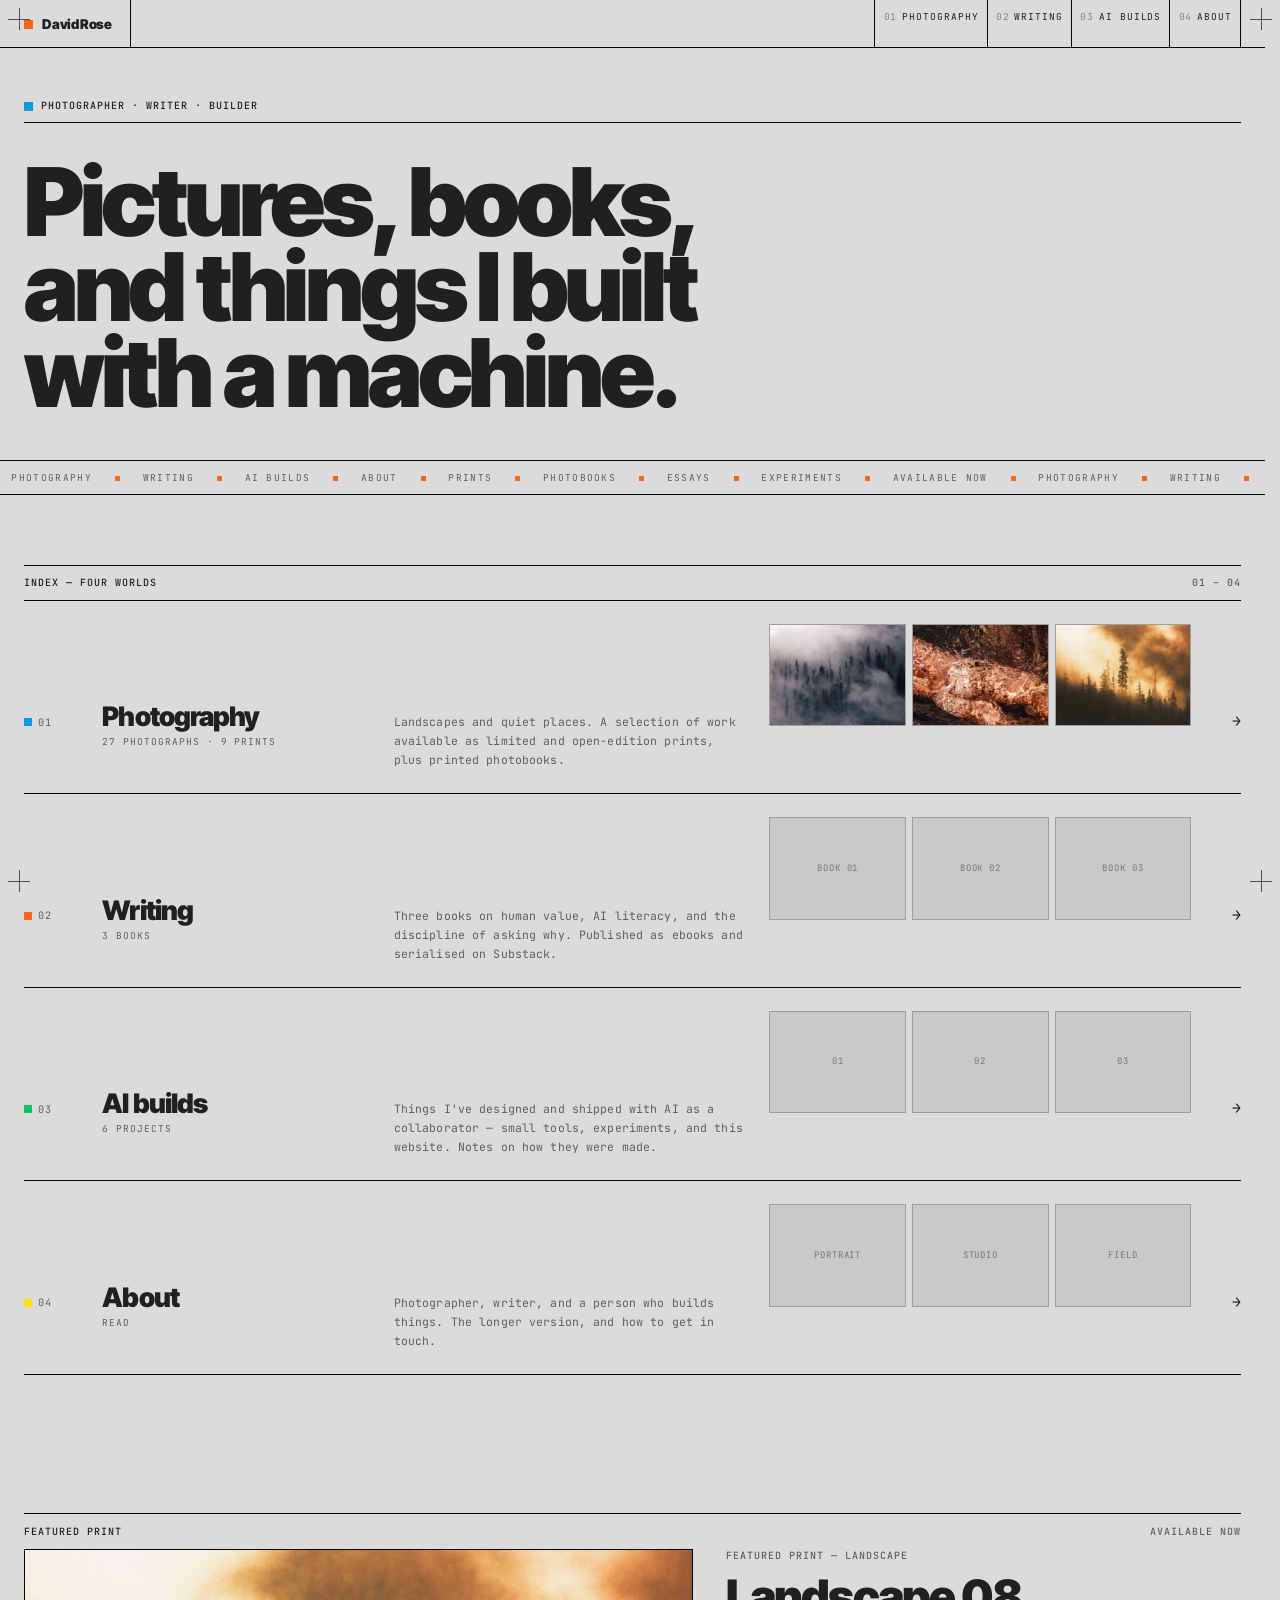
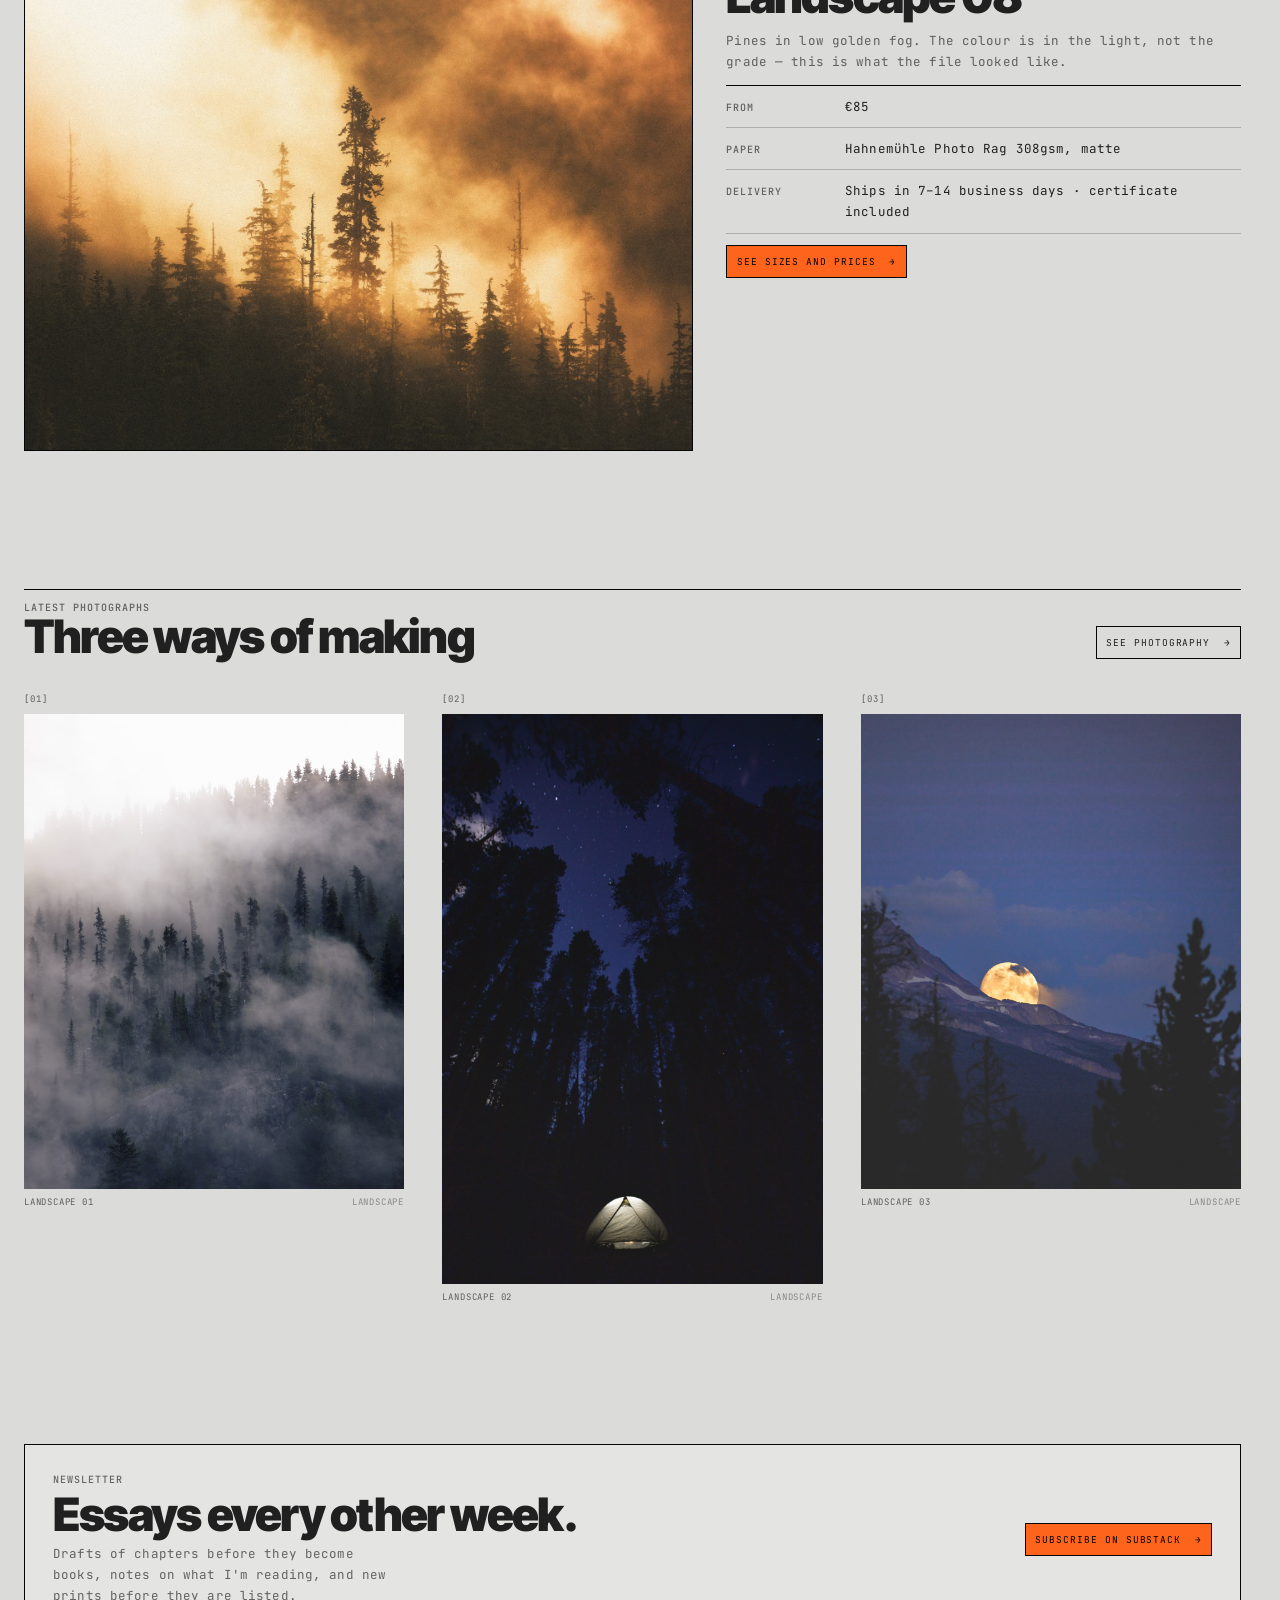
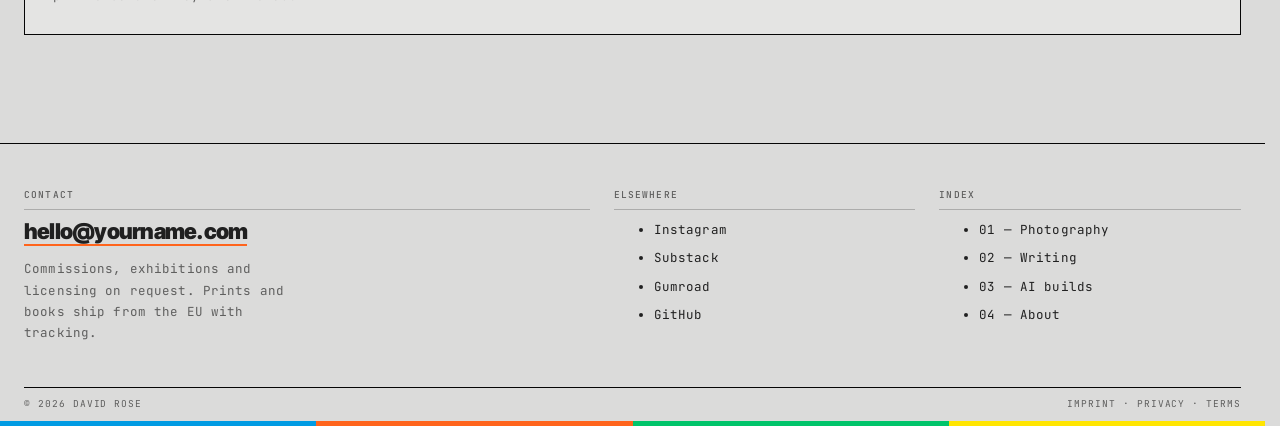
==== index.html @ 19fd9c24 "Split content into media.js and copy.js; pages become layout-only All 110 prose blocks moved out of " ====
<!DOCTYPE html>
<html lang="en">
<head>
<meta charset="utf-8">
<meta name="viewport" content="width=device-width, initial-scale=1">
<title>David Rose — Photography, Writing, AI builds</title>
<meta name="description" content="Photographs, books on life and AI, and things built with AI. Prints and photobooks ship worldwide from the EU.">
<meta property="og:title" content="David Rose — Photography, Writing, AI builds">
<meta property="og:description" content="Photographs, books on life and AI, and things built with AI.">
<meta property="og:type" content="website">
<meta name="theme-color" content="#dbdbda">
<link rel="icon" href="assets/favicon.svg" type="image/svg+xml">
<link rel="preconnect" href="https://fonts.googleapis.com">
<link rel="preconnect" href="https://fonts.gstatic.com" crossorigin>
<link href="https://fonts.googleapis.com/css2?family=Inter+Tight:wght@400;500;700;800;900&family=JetBrains+Mono:wght@400;500&display=swap" rel="stylesheet">
<link rel="stylesheet" href="assets/css/site.css">
<script>document.documentElement.classList.add('js')</script>
</head>
<body data-world="home">

<a class="skip" href="#main">Skip to content</a>
<div class="veil" data-veil aria-hidden="true"></div>
<div class="crosses" aria-hidden="true"><i></i><i></i><i></i><i></i></div>
<p class="nojs">This site uses JavaScript for the shop and galleries. Everything is still readable without it.</p>

<header class="topbar">
  <div class="topbar-inner">
    <a class="brand" href="index.html" data-brand>David Rose</a>
    <nav class="worlds" aria-label="Sections" data-nav></nav>
  </div>
</header>

<main id="main">

  <!-- HERO -->
  <section class="hero">
    <div class="shell">
      <p class="hero-kicker label" data-role data-copy-html="index.photographer-writer-bu.kicker">

      <div class="hero-grid">
        <h1 class="display" data-copy-html="index.photographer-writer-bu.h1">

        <p class="lede" data-copy-html="index.photographer-writer-bu.lede">

        <div class="hero-meta" data-copy-html="index.photographer-writer-bu.meta">
      </div>

      <div class="hero-stats" style="margin-top:clamp(20px,2.6vw,36px)" data-copy-html="index.photographer-writer-bu.stats">
    </div>
  </section>

  <div class="ticker" aria-hidden="true">
    <div class="ticker-track" data-ticker></div>
  </div>

  <!-- INDEX -->
  <section class="section">
    <div class="shell">
      <div class="rule-label">
        <span class="label">Index — four worlds</span>
        <span class="label r">01 – 04</span>
      </div>
      <div class="rows" data-worlds></div>
    </div>
  </section>

  <!-- FEATURED PRINT -->
  <section class="section" id="featured">
    <div class="shell">
      <div class="rule-label">
        <span class="label">Featured print</span>
        <span class="label r">Available now</span>
      </div>
      <div class="feature" data-feature></div>
    </div>
  </section>

  <!-- LATEST PHOTOGRAPHS -->
  <section class="section">
    <div class="shell">
      <div class="section-head">
        <div>
          <p class="label muted" data-copy-html="index.latest-photographs.label">
          <h2 class="h2" data-copy-html="index.latest-photographs.heading">
        </div>
        <a class="btn" href="photography.html" data-world="photography">See photography</a>
      </div>
      <div class="grid-photos" data-photos data-limit="3"></div>
    </div>
  </section>

  <!-- NEWSLETTER -->
  <section class="section">
    <div class="shell">
      <div class="newsletter" data-copy-html="index.newsletter.newsletter">
    </div>
  </section>

</main>

<footer class="foot" data-copy-html="index.footer">
  </footer>

<script src="content/media.js"></script>
<script src="content/copy.js"></script>
<script src="assets/js/site.js"></script>
</body>
</html>
---- assets/css/site.css ----
/* ==========================================================================
   YOUR NAME — hub site
   Design language: print-catalogue. Warm grey paper, saturated colour blocks,
   a strict 12-column grid, hairline rules, mono type, corner registration marks.

   Structure
   1  reset            6  grid + rules      11  photos       16  panel
   2  tokens           7  section labels    12  prints       17  footer
   3  base             8  hero              13  books        18  reveal
   4  corner marks     9  world rows        14  projects     19  responsive
   5  topbar          10  ticker            15  buttons      20  motion
   ========================================================================== */

/* ---------- 1. reset ---------- */
*, *::before, *::after { box-sizing: border-box; }
html { -webkit-text-size-adjust: 100%; }
body, h1, h2, h3, h4, p, figure, blockquote, ul, ol, dl, dd { margin: 0; }
ul[class], ol[class] { list-style: none; padding: 0; }
img, svg, video { display: block; max-width: 100%; }
button { font: inherit; color: inherit; background: none; border: 0; cursor: pointer; }
a { color: inherit; text-decoration: none; }
dialog { border: 0; padding: 0; background: none; color: inherit; }
:focus-visible { outline: 2px solid var(--orange); outline-offset: 2px; }

/* ---------- 2. tokens ---------- */
:root {
  /* paper + ink */
  --paper: #dbdbda;
  --ink: #202020;
  --ink-hard: #050505;
  --ink-60: rgba(5, 5, 5, .58);
  --ink-40: rgba(5, 5, 5, .4);
  --rule: #050505;
  --rule-soft: rgba(5, 5, 5, .22);
  --surface: #e4e4e3;
  --placeholder: #c9c9c8;

  /* the four worlds — saturated set, one blue, one orange, no fifth colour */
  --blue: #009be3;
  --orange: #ff641c;
  --green: #00c46a;
  --yellow: #ffe500;

  /* the site accent pair, used on every page regardless of world */
  --accent: var(--blue);
  --accent-2: var(--orange);

  /* grid */
  --container: 1440px;
  --gutter: 24px;
  --pad: clamp(16px, 2.4vw, 28px);
  --cols: 12;

  /* type */
  --mono: 'JetBrains Mono', ui-monospace, SFMono-Regular, Menlo, Consolas, monospace;
  --sans: 'Inter Tight', 'Inter', 'Helvetica Neue', Helvetica, Arial, sans-serif;

  --ease: cubic-bezier(.22, 1, .36, 1);
  --fast: .22s var(--ease);
  --med: .4s var(--ease);

  --world: var(--blue);
}

body[data-world="photography"] { --world: var(--blue); }
body[data-world="writing"]     { --world: var(--orange); }
body[data-world="ai"]          { --world: var(--green); }
body[data-world="about"]       { --world: var(--yellow); }

/* ---------- 3. base ---------- */
html {
  font-family: var(--mono);
  color: var(--ink);
  background: var(--paper);
  scroll-behavior: smooth;
  scrollbar-gutter: stable;
}

body {
  font-size: clamp(12.5px, .88vw, 14px);
  line-height: 1.7;
  letter-spacing: .01em;
  -webkit-font-smoothing: antialiased;
  -moz-osx-font-smoothing: grayscale;
  overflow-x: hidden;
}

::selection { background: var(--orange); color: var(--ink-hard); }

/* every section sits inside this */
.shell {
  width: 100%;
  max-width: var(--container);
  margin-inline: auto;
  padding-inline: var(--gutter);
}

.skip {
  position: absolute;
  left: -9999px;
  z-index: 10000;
  background: var(--ink-hard);
  color: var(--paper);
  padding: .7em 1em;
  font-size: 12px;
  text-transform: uppercase;
  letter-spacing: .1em;
}
.skip:focus { left: 8px; top: 8px; }

/* type ---------------------------------------------------------------- */
.display {
  font-family: var(--sans);
  font-size: clamp(2.6rem, 7.4vw, 7.1rem);
  font-weight: 900;
  line-height: .9;
  letter-spacing: -.045em;
  text-wrap: balance;
}

h2, .h2 {
  font-family: var(--sans);
  font-size: clamp(1.7rem, 3.6vw, 3.4rem);
  font-weight: 900;
  line-height: .94;
  letter-spacing: -.038em;
  text-wrap: balance;
}

h3, .h3 {
  font-family: var(--sans);
  font-size: clamp(1.05rem, 1.5vw, 1.4rem);
  font-weight: 800;
  line-height: 1.1;
  letter-spacing: -.022em;
}

.label {
  font-family: var(--mono);
  font-size: clamp(10px, .74vw, 11.5px);
  font-weight: 500;
  letter-spacing: .1em;
  text-transform: uppercase;
  line-height: 1.4;
}

.lede {
  font-size: clamp(13px, 1.02vw, 15.5px);
  line-height: 1.75;
  max-width: 46ch;
}

.prose { max-width: 62ch; }
.prose p + p { margin-top: 1.1em; }
.muted { color: var(--ink-60); }
.upper { text-transform: uppercase; letter-spacing: .1em; }

/* ---------- 4. corner registration marks ---------- */
.crosses { position: fixed; inset: 0; z-index: 900; pointer-events: none; }

.crosses i { position: absolute; width: 22px; height: 22px; }

.crosses i::before,
.crosses i::after {
  content: "";
  position: absolute;
  background: rgba(5, 5, 5, .66);
}

.crosses i::before { left: 0; right: 0; top: 50%; height: 1px; }
.crosses i::after  { top: 0; bottom: 0; left: 50%; width: 1px; }

.crosses i:nth-child(1) { top: 8px; left: 8px; }
.crosses i:nth-child(2) { top: 8px; right: 8px; }
.crosses i:nth-child(3) { bottom: 8px; left: 8px; }
.crosses i:nth-child(4) { bottom: 8px; right: 8px; }

/* ---------- 5. topbar ---------- */
.topbar {
  position: sticky;
  top: 0;
  z-index: 500;
  background: var(--paper);
  border-bottom: 1px solid var(--rule);
}

.topbar-inner {
  display: grid;
  grid-template-columns: minmax(0, auto) minmax(0, 1fr);
  align-items: stretch;
  gap: 0;
  max-width: var(--container);
  margin-inline: auto;
  padding-inline: var(--gutter);
}

.brand {
  display: flex;
  align-items: center;
  gap: .7em;
  padding: .95em 1.1em .85em 0;
  font-family: var(--sans);
  font-weight: 900;
  font-size: clamp(13px, 1.05vw, 16px);
  letter-spacing: -.03em;
  border-right: 1px solid var(--rule);
  padding-right: 1.4em;
  margin-right: 1.4em;
  white-space: nowrap;
}

.brand::before {
  content: "";
  width: 9px;
  height: 9px;
  background: var(--accent-2);
  flex: none;
}

.worlds {
  display: flex;
  justify-content: flex-end;
  align-items: stretch;
  min-width: 0;
}

.worlds a {
  display: inline-flex;
  align-items: baseline;
  gap: .5em;
  padding: .95em .85em .85em;
  font-family: var(--mono);
  font-size: clamp(9.5px, .74vw, 11px);
  letter-spacing: .1em;
  text-transform: uppercase;
  border-left: 1px solid var(--rule);
  transition: background-color var(--fast), color var(--fast);
  white-space: nowrap;
}

.worlds a:last-child { border-right: 1px solid var(--rule); }

.worlds a .num { opacity: .45; }

.worlds a:hover,
.worlds a:focus-visible { background: var(--c); color: var(--ink-hard); }

.worlds a[aria-current="page"] {
  background: var(--c);
  color: var(--ink-hard);
}

.worlds a[aria-current="page"] .num { opacity: .6; }

/* ---------- 6. grid + rules ---------- */
.g12 {
  display: grid;
  grid-template-columns: repeat(var(--cols), minmax(0, 1fr));
  gap: var(--gutter);
  align-items: start;
}

/* a labelled rule: sits on top of a section */
.rule-label {
  display: flex;
  align-items: baseline;
  justify-content: space-between;
  gap: var(--gutter);
  padding: .85em 0;
  border-top: 1px solid var(--rule);
  flex-wrap: wrap;
}

.rule-label .r { color: var(--ink-60); }

/* stacked hairline rows */
.rows { display: grid; }

.row {
  border-top: 1px solid var(--rule);
  border-bottom: 1px solid var(--rule);
  margin-top: -1px;
}

/* ---------- 7. sections ---------- */
.section { padding-block: clamp(40px, 5.4vw, 84px); }

.section-head {
  display: grid;
  grid-template-columns: minmax(0, 1fr) minmax(0, auto);
  gap: var(--gutter);
  align-items: end;
  border-top: 1px solid var(--rule);
  padding-top: .9em;
  margin-bottom: clamp(18px, 2.6vw, 34px);
}

.section-head .aside {
  font-size: clamp(9.5px, .74vw, 11px);
  letter-spacing: .1em;
  text-transform: uppercase;
  color: var(--ink-60);
  text-align: right;
}

/* ---------- 8. hero ---------- */
.hero { padding-block: clamp(26px, 4vw, 56px) clamp(24px, 3.6vw, 48px); }

.hero-kicker {
  display: flex;
  align-items: center;
  gap: .8em;
  padding-bottom: .9em;
  border-bottom: 1px solid var(--rule);
  margin-bottom: clamp(18px, 2.8vw, 38px);
}

.hero-kicker::before {
  content: "";
  width: 9px;
  height: 9px;
  background: var(--world);
  flex: none;
}

.hero-grid {
  display: grid;
  grid-template-columns: repeat(var(--cols), minmax(0, 1fr));
  gap: var(--gutter);
  align-items: start;
}

.hero-grid .display { grid-column: 1 / span 10; }

.hero-grid .lede { grid-column: 1 / span 5; padding-top: clamp(14px, 1.8vw, 26px); }

.hero-grid .hero-meta {
  grid-column: 8 / span 5;
  padding-top: clamp(14px, 1.8vw, 26px);
}

/* mono data list — the "specification table" look */
.hero-grid .meta { display: grid; border-top: 1px solid var(--rule); }

.hero-grid .meta > div {
  display: grid;
  grid-template-columns: minmax(0, 1fr) minmax(0, 1.1fr);
  gap: 1em;
  align-items: baseline;
  padding: .7em 0;
  border-bottom: 1px solid var(--rule-soft);
}

.hero-grid .meta .v {
  text-align: right;
  font-family: var(--sans);
  font-weight: 800;
  font-size: clamp(13px, 1.15vw, 16px);
  letter-spacing: -.02em;
}

.hero-stats {
  display: grid;
  grid-template-columns: repeat(3, minmax(0, 1fr));
  gap: var(--gutter);
  border-top: 1px solid var(--rule);
  padding-top: .9em;
}

.hero-stats > div { display: grid; gap: .3em; }

.hero-stats .n {
  font-family: var(--sans);
  font-weight: 800;
  font-size: clamp(15px, 1.5vw, 21px);
  letter-spacing: -.025em;
  line-height: 1.1;
}

/* ---------- 9. world rows (home) ---------- */
.world-row {
  display: grid;
  grid-template-columns: 3.4rem minmax(0, .95fr) minmax(0, 1.25fr) minmax(0, 1.5fr) 1.6rem;
  gap: var(--gutter);
  align-items: baseline;
  padding: clamp(14px, 1.8vw, 24px) 0;
  border-top: 1px solid var(--rule);
  border-bottom: 1px solid var(--rule);
  margin-top: -1px;
  transition: background-color var(--fast), padding-inline var(--fast);
}

.world-row:hover,
.world-row:focus-visible {
  background: var(--c);
  padding-inline: clamp(6px, .8vw, 12px);
}

.wr-num {
  font-size: clamp(10px, .8vw, 12px);
  letter-spacing: .12em;
  color: var(--ink-60);
  display: flex;
  align-items: center;
  gap: .6em;
}

.wr-num::before {
  content: "";
  width: 8px;
  height: 8px;
  background: var(--c);
  flex: none;
  transition: background-color var(--fast);
}

.world-row:hover .wr-num { color: var(--ink-hard); }
.world-row:hover .wr-num::before { background: var(--ink-hard); }

.wr-name {
  font-family: var(--sans);
  font-size: clamp(1.15rem, 2.1vw, 2rem);
  font-weight: 900;
  letter-spacing: -.035em;
  line-height: 1;
}

.wr-count {
  display: block;
  margin-top: .55em;
  font-family: var(--mono);
  font-size: 9.5px;
  font-style: normal;
  font-weight: 400;
  letter-spacing: .1em;
  text-transform: uppercase;
  color: var(--ink-60);
  line-height: 1.4;
}

.world-row:hover .wr-count { color: rgba(5, 5, 5, .7); }

.wr-blurb { color: var(--ink-60); font-size: clamp(11.5px, .84vw, 13px); line-height: 1.65; }
.world-row:hover .wr-blurb { color: rgba(5, 5, 5, .74); }

.wr-previews {
  display: grid;
  grid-template-columns: repeat(3, minmax(0, 1fr));
  gap: 6px;
}

.wr-previews .tile {
  aspect-ratio: 4 / 3;
  background: var(--placeholder);
  border: 1px solid var(--rule-soft);
  overflow: hidden;
  position: relative;
}

.wr-previews .tile img { width: 100%; height: 100%; object-fit: cover; }

.wr-previews .tile .tl {
  position: absolute;
  inset: 0;
  display: grid;
  place-items: center;
  font-size: 9px;
  letter-spacing: .1em;
  text-transform: uppercase;
  color: rgba(5, 5, 5, .42);
}

.wr-cta {
  justify-self: end;
  font-size: 15px;
  transition: transform var(--fast);
}

.world-row:hover .wr-cta { transform: translateX(3px); }

/* ---------- 10. ticker ---------- */
.ticker {
  border-top: 1px solid var(--rule);
  border-bottom: 1px solid var(--rule);
  overflow: hidden;
  padding-block: .7em;
  margin-top: -1px;
}

.ticker-track {
  display: flex;
  width: max-content;
  animation: slide 54s linear infinite;
  will-change: transform;
}

.ticker:hover .ticker-track { animation-play-state: paused; }

.ticker-track span {
  font-size: clamp(9.5px, .74vw, 11px);
  letter-spacing: .14em;
  text-transform: uppercase;
  display: inline-flex;
  align-items: center;
  gap: 2.4em;
  padding-inline: 1.2em;
  white-space: nowrap;
  color: var(--ink-60);
}

.ticker-track span::after {
  content: "";
  width: 5px;
  height: 5px;
  background: var(--accent-2);
  flex: none;
}

@keyframes slide {
  from { transform: translateX(0); }
  to   { transform: translateX(-50%); }
}

/* ---------- 11. photographs ---------- */
.grid-photos {
  display: grid;
  grid-template-columns: repeat(3, minmax(0, 1fr));
  gap: clamp(20px, 3vw, 48px);
  align-items: start;
}

.photo { display: grid; gap: .5em; margin: 0; }

.photo-idx {
  font-family: var(--mono);
  font-size: clamp(9px, .7vw, 10.5px);
  letter-spacing: .1em;
  color: var(--ink-60);
}

.photo-frame {
  display: block;
  position: relative;
  overflow: hidden;
  background: var(--placeholder);
  aspect-ratio: var(--ar, 4 / 3);
}

.photo-frame img {
  width: 100%;
  height: 100%;
  object-fit: cover;
  transition: transform var(--med);
}

.photo:hover .photo-frame img { transform: scale(1.02); }

.photo-cap {
  display: flex;
  justify-content: space-between;
  align-items: baseline;
  gap: .8em;
  font-size: clamp(9px, .7vw, 10.5px);
  letter-spacing: .09em;
  text-transform: uppercase;
  color: var(--ink-60);
}

.photo-cap span:last-child { opacity: .65; }

/* placeholder index, shown when a photo has no image file yet */
.photo .ph-idx {
  position: absolute;
  inset: 0;
  display: grid;
  place-items: center;
  font-size: 10px;
  letter-spacing: .12em;
  color: rgba(5, 5, 5, .4);
}

/* ---------- 11b. showcase — colour field + masonry ----------
   Photographs float small inside a saturated field, each carrying a bracketed
   index, with generous air between them. Nothing is cropped: every frame keeps
   its own aspect ratio, and the staggering is what stops mixed ratios fighting. */

.showcase {
  background: var(--field, var(--blue));
  border-top: 1px solid var(--rule);
  border-bottom: 1px solid var(--rule);
  padding-block: clamp(22px, 3.2vw, 44px) clamp(10px, 1.8vw, 20px);
}

/* two stacked series fields share one hairline between them */
.showcase + .showcase { margin-top: -1px; }

.showcase .section-head {
  border-top: 0;
  padding-top: 0;
  margin-bottom: clamp(16px, 2.2vw, 28px);
}

.showcase .aside,
.showcase .muted { color: rgba(5, 5, 5, .66); }

/* small mono type needs more weight on a saturated field */
.showcase .photo-cap,
.showcase .photo-idx { color: rgba(5, 5, 5, .8); }

.masonry {
  columns: 3;
  column-gap: clamp(24px, 5vw, 76px);
  margin-top: clamp(18px, 2.6vw, 36px);
}

.masonry .photo {
  width: 76%;
  break-inside: avoid;
  margin-bottom: clamp(36px, 6vw, 96px);
}

/* every third frame shifts to the right edge of its column, so the grid
   never resolves into rows */
.masonry .photo:nth-child(3n + 2) { margin-left: auto; }

.field-big {
  font-family: var(--sans);
  font-weight: 900;
  font-size: clamp(2.2rem, 10.2vw, 8.4rem);
  line-height: .8;
  letter-spacing: -.055em;
  text-transform: uppercase;
  white-space: nowrap;
  overflow: hidden;
  margin-top: clamp(8px, 1.4vw, 20px);
  padding-bottom: .04em;
}

@media (max-width: 1080px) {
  .masonry { columns: 2; }
  .masonry .photo { width: 82%; }
}

@media (max-width: 720px) {
  .masonry { columns: 1; }
  .masonry .photo { width: 86%; margin-bottom: clamp(30px, 9vw, 52px); }
  .masonry .photo:nth-child(3n + 2) { margin-left: auto; }
}

/* ---------- 12. prints ---------- */
.grid-prints {
  display: grid;
  grid-template-columns: repeat(3, minmax(0, 1fr));
  gap: clamp(20px, 3vw, 40px) clamp(16px, 2.2vw, 32px);
  align-items: start;
}

.print-card {
  display: grid;
  grid-template-rows: auto 1fr;
  gap: 0;
  text-align: left;
  background: transparent;
  border: 1px solid var(--rule);
  transition: background-color var(--fast);
  align-content: stretch;
}

.print-card:hover,
.print-card:focus-visible { background: var(--world); }

.print-card .shot {
  aspect-ratio: var(--ar, 4 / 3);
  background: var(--placeholder);
  overflow: hidden;
  border-bottom: 1px solid var(--rule);
  position: relative;
}

.print-card .shot img { width: 100%; height: 100%; object-fit: cover; transition: transform var(--med); }
.print-card:hover .shot img { transform: scale(1.02); }

.print-card .meta {
  display: grid;
  grid-template-columns: minmax(0, 1fr) auto;
  gap: .4em 1em;
  align-items: baseline;
  padding: .7em .8em .75em;
}

.print-card .ttl {
  font-family: var(--sans);
  font-weight: 800;
  font-size: clamp(12.5px, .96vw, 15px);
  letter-spacing: -.02em;
  line-height: 1.15;
}

.print-card .sub {
  grid-column: 1 / -1;
  display: flex;
  justify-content: space-between;
  gap: 1em;
  font-size: 9.5px;
  letter-spacing: .1em;
  text-transform: uppercase;
  color: var(--ink-60);
}

.print-card:hover .sub { color: rgba(5, 5, 5, .72); }

/* ---------- 13. books ---------- */
.grid-books {
  display: grid;
  grid-template-columns: repeat(3, minmax(0, 1fr));
  gap: clamp(20px, 3vw, 40px) clamp(16px, 2.2vw, 32px);
  align-items: start;
}

.book { display: grid; background: transparent; border: 1px solid var(--rule); }

.book .cover {
  aspect-ratio: 3 / 4;
  background: var(--c, var(--yellow));
  display: grid;
  place-items: center;
  padding: 1.2em 1em;
  position: relative;
  overflow: hidden;
  border-bottom: 1px solid var(--rule);
}

.book .cover img { position: absolute; inset: 0; width: 100%; height: 100%; object-fit: cover; }

.book .cover .cv-num {
  position: absolute;
  top: .7em;
  left: .7em;
  font-size: 9.5px;
  letter-spacing: .12em;
  opacity: .55;
}

.book .cover .cv-ttl {
  font-family: var(--sans);
  font-weight: 900;
  font-size: clamp(15px, 1.6vw, 22px);
  line-height: .98;
  letter-spacing: -.04em;
  text-align: center;
  text-wrap: balance;
}

.book .book-meta { display: grid; gap: .5em; padding: .8em .8em 1em; align-content: start; }

.book .book-meta .sub {
  display: flex;
  justify-content: space-between;
  gap: 1em;
  font-size: 9.5px;
  letter-spacing: .1em;
  text-transform: uppercase;
  color: var(--ink-60);
  border-top: 1px solid var(--rule-soft);
  padding-top: .55em;
  margin-top: .2em;
}

.book .book-meta p { font-size: clamp(11.5px, .84vw, 13px); line-height: 1.6; }

/* ---------- 14. projects ---------- */
.list-projects { display: grid; }

.project {
  display: grid;
  grid-template-columns: 3.4rem minmax(0, 1fr) minmax(0, 1.5fr) minmax(0, auto);
  gap: var(--gutter);
  align-items: baseline;
  padding: clamp(13px, 1.6vw, 20px) 0;
  border-top: 1px solid var(--rule);
  border-bottom: 1px solid var(--rule);
  margin-top: -1px;
  transition: background-color var(--fast), padding-inline var(--fast);
}

.project:hover,
.project:focus-visible { background: var(--world); padding-inline: clamp(6px, .8vw, 12px); }

.project .pidx {
  font-size: clamp(10px, .8vw, 12px);
  letter-spacing: .12em;
  color: var(--ink-60);
}

.project:hover .pidx { color: var(--ink-hard); }

.project .pttl {
  font-family: var(--sans);
  font-weight: 800;
  font-size: clamp(14px, 1.5vw, 21px);
  letter-spacing: -.03em;
  line-height: 1.05;
}

.project .pdesc {
  color: var(--ink-60);
  font-size: clamp(11.5px, .84vw, 13px);
  line-height: 1.6;
  max-width: 48ch;
}

.project:hover .pdesc { color: rgba(5, 5, 5, .74); }

.project .ptags { display: flex; gap: 4px; flex-wrap: wrap; justify-content: flex-end; }

.tag {
  font-size: 9px;
  letter-spacing: .1em;
  text-transform: uppercase;
  border: 1px solid var(--rule);
  padding: .3em .5em .25em;
  white-space: nowrap;
}

/* ---------- 15. buttons ---------- */
.btn {
  display: inline-flex;
  align-items: center;
  justify-content: space-between;
  gap: 1.4em;
  padding: .8em 1em .72em;
  font-family: var(--mono);
  font-size: clamp(9.5px, .74vw, 11px);
  letter-spacing: .1em;
  text-transform: uppercase;
  border: 1px solid var(--rule);
  background: transparent;
  transition: background-color var(--fast), color var(--fast);
  min-width: 0;
}

.btn::after { content: "→"; transition: transform var(--fast); }

.btn:hover,
.btn:focus-visible { background: var(--ink-hard); color: var(--paper); }
.btn:hover::after { transform: translateX(3px); }

.btn--solid { background: var(--world); color: var(--ink-hard); }
.btn--solid:hover { background: var(--ink-hard); color: var(--paper); }

.btn--accent { background: var(--accent-2); color: var(--ink-hard); }
.btn--accent:hover { background: var(--ink-hard); color: var(--paper); }

.btn--wide { width: 100%; }

/* ---------- 16. print detail panel ---------- */
.panel {
  position: fixed;
  inset: 0 0 0 auto;
  width: min(620px, 100%);
  max-width: 100%;
  height: 100%;
  max-height: 100%;
  margin: 0;
  background: var(--paper);
  border-left: 1px solid var(--rule);
  overflow-y: auto;
  overscroll-behavior: contain;
}

.panel::backdrop { background: rgba(5, 5, 5, .44); }

.panel[open] { animation: panel-in var(--med) var(--ease); }

@keyframes panel-in {
  from { transform: translateX(20px); opacity: 0; }
  to   { transform: none; opacity: 1; }
}

.panel-head {
  position: sticky;
  top: 0;
  z-index: 2;
  display: flex;
  align-items: center;
  justify-content: space-between;
  gap: 1em;
  padding: .7em 1em;
  background: var(--world);
  border-bottom: 1px solid var(--rule);
}

.panel-close {
  display: inline-flex;
  align-items: center;
  justify-content: center;
  width: 2em;
  height: 2em;
  border: 1px solid var(--rule);
  font-size: 13px;
  line-height: 1;
  transition: background-color var(--fast), color var(--fast);
}

.panel-close:hover { background: var(--ink-hard); color: var(--paper); }

.panel-body { display: grid; gap: 1.2em; padding: 1em 1em 0; }

.panel-shot {
  border: 1px solid var(--rule);
  background: var(--placeholder);
  aspect-ratio: 4 / 3;
  overflow: hidden;
}

.panel-shot img { width: 100%; height: 100%; object-fit: cover; }

.panel-title { display: grid; gap: .35em; }
.panel-title .series { font-size: 9.5px; letter-spacing: .12em; text-transform: uppercase; color: var(--ink-60); }
.panel-title h2 { font-size: clamp(1.4rem, 2.4vw, 2rem); }

.panel-desc { color: var(--ink-60); font-size: clamp(12px, .9vw, 13.5px); }

.field { display: grid; gap: .5em; }
.field > .label { color: var(--ink-60); }

.sizes { display: grid; gap: 1px; background: var(--rule); border: 1px solid var(--rule); }

.size-opt {
  display: grid;
  grid-template-columns: minmax(0, 1.1fr) minmax(0, 1fr) auto;
  align-items: center;
  gap: .8em;
  padding: .7em .75em;
  background: var(--paper);
  text-align: left;
  transition: background-color var(--fast);
}

.size-opt:hover { background: var(--surface); }
.size-opt[aria-pressed="true"] { background: var(--world); }

.size-opt .dim {
  font-size: 9.5px;
  letter-spacing: .04em;
  color: var(--ink-60);
  text-align: center;
}

.size-opt[aria-pressed="true"] .dim { color: rgba(5, 5, 5, .7); }

.size-opt .p {
  font-family: var(--sans);
  font-weight: 800;
  font-size: clamp(13px, 1vw, 15px);
  letter-spacing: -.02em;
}

.spec-list { display: grid; border-top: 1px solid var(--rule-soft); }

.spec-list div {
  display: grid;
  grid-template-columns: 6.5em minmax(0, 1fr);
  gap: 1em;
  padding: .6em 0;
  border-bottom: 1px solid var(--rule-soft);
  font-size: clamp(11px, .84vw, 12.5px);
}

.spec-list .k { color: var(--ink-60); text-transform: uppercase; letter-spacing: .08em; font-size: 9.5px; padding-top: .25em; }
.spec-list .v { text-align: right; }

.panel-buy {
  position: sticky;
  bottom: 0;
  background: var(--paper);
  border-top: 1px solid var(--rule);
  padding: .8em 1em 1em;
  display: grid;
  gap: .55em;
  margin: 0 -1em;
}

.buy-note {
  display: flex;
  justify-content: space-between;
  gap: 1em;
  font-size: 9.5px;
  letter-spacing: .08em;
  text-transform: uppercase;
  color: var(--ink-60);
}

/* ---------- 17. footer ---------- */
.foot { border-top: 1px solid var(--rule); margin-top: clamp(20px, 3vw, 40px); }

.foot-inner {
  display: grid;
  grid-template-columns: minmax(0, 1.5fr) repeat(2, minmax(0, .8fr));
  gap: var(--gutter);
  padding-block: clamp(24px, 3.4vw, 44px);
}

.foot h4 {
  font-size: 9.5px;
  letter-spacing: .12em;
  text-transform: uppercase;
  color: var(--ink-60);
  margin-bottom: .9em;
  padding-bottom: .6em;
  border-bottom: 1px solid var(--rule-soft);
  font-weight: 500;
}

.foot ul { display: grid; gap: .5em; }
.foot ul a { display: inline-block; border-bottom: 1px solid transparent; transition: border-color var(--fast); }
.foot ul a:hover { border-bottom-color: var(--rule); }

.foot-mail {
  font-family: var(--sans);
  font-size: clamp(1rem, 1.7vw, 1.5rem);
  font-weight: 900;
  letter-spacing: -.035em;
  display: inline-block;
  border-bottom: 2px solid var(--accent-2);
  line-height: 1.15;
}

.foot-base {
  display: flex;
  justify-content: space-between;
  gap: 1em;
  flex-wrap: wrap;
  padding-block: .9em;
  border-top: 1px solid var(--rule);
  font-size: 9.5px;
  letter-spacing: .1em;
  text-transform: uppercase;
  color: var(--ink-60);
}

.bars { display: flex; height: 5px; }
.bars i { flex: 1; }
.bars i:nth-child(1) { background: var(--blue); }
.bars i:nth-child(2) { background: var(--orange); }
.bars i:nth-child(3) { background: var(--green); }
.bars i:nth-child(4) { background: var(--yellow); }

/* ---------- 18. reveal + veil ---------- */
.js .reveal { opacity: 0; transform: translateY(12px); }

.js .reveal.in {
  opacity: 1;
  transform: none;
  transition: opacity .5s var(--ease), transform .5s var(--ease);
  transition-delay: var(--d, 0ms);
}

.veil {
  position: fixed;
  inset: 0;
  z-index: 9999;
  background: var(--veil, var(--world));
  transform: translateY(-101%);
  will-change: transform;
  pointer-events: none;
}

.js .veil { transform: translateY(0); }

/* ---------- 19. split + facts ---------- */
.split {
  display: grid;
  grid-template-columns: minmax(0, .8fr) minmax(0, 1.2fr);
  gap: clamp(20px, 3.4vw, 56px);
  align-items: start;
}

.portrait {
  position: relative;
  aspect-ratio: 4 / 5;
  background: var(--placeholder);
  border: 1px solid var(--rule);
  overflow: hidden;
}

.portrait img { width: 100%; height: 100%; object-fit: cover; }

.facts { border-top: 1px solid var(--rule); }

.facts > div {
  display: grid;
  grid-template-columns: 8.5em minmax(0, 1fr);
  gap: 1em;
  align-items: baseline;
  padding: .8em 0;
  border-bottom: 1px solid var(--rule-soft);
}

/* ---------- 20. responsive ---------- */
@media (max-width: 1080px) {
  .grid-photos, .grid-prints, .grid-books { grid-template-columns: repeat(2, minmax(0, 1fr)); }

  .world-row {
    grid-template-columns: 2.8rem minmax(0, 1fr) 1.4rem;
    row-gap: .8em;
    align-items: start;
  }
  .wr-blurb { grid-column: 2 / span 1; }
  .wr-previews { grid-column: 2 / -1; }

  .project { grid-template-columns: 2.8rem minmax(0, 1fr) auto; }
  .project .pdesc { grid-column: 2 / -1; }
}

@media (max-width: 900px) {
  :root { --gutter: 14px; }
  .crosses { display: none; }
  .brand { border-right: 0; margin-right: 0; padding-right: 0; }
  .topbar-inner { grid-template-columns: 1fr; }
  .worlds { justify-content: flex-start; overflow-x: auto; scrollbar-width: none; border-top: 1px solid var(--rule); }
  .worlds::-webkit-scrollbar { display: none; }
  .hero-grid .display { grid-column: 1 / -1; }
  .hero-grid .lede { grid-column: 1 / -1; }
  .hero-grid .hero-meta { grid-column: 1 / -1; }
  .split { grid-template-columns: 1fr; }
  .foot-inner { grid-template-columns: 1fr 1fr; }
  .foot-inner > :first-child { grid-column: 1 / -1; }
  .section-head { grid-template-columns: 1fr; }
  .section-head .aside { text-align: left; }
  .hero-stats { grid-template-columns: repeat(2, minmax(0, 1fr)); row-gap: 1em; }
}

@media (max-width: 720px) {
  .grid-photos, .grid-prints, .grid-books { grid-template-columns: 1fr; }
  .grid-photos { grid-template-columns: repeat(2, minmax(0, 1fr)); }
  .panel {
    inset: auto 0 0 0;
    width: 100%;
    /* vh first as a fallback; dvh accounts for iOS Safari's collapsing toolbar */
    height: 92vh;
    height: min(92dvh, 100%);
    margin-top: auto;
    border-left: 0;
    border-top: 1px solid var(--rule);
  }
  .panel[open] { animation: panel-up var(--med) var(--ease); }
  .project:hover, .world-row:hover { padding-inline: 0; }
  .size-opt { grid-template-columns: minmax(0, 1fr) auto; }
  .size-opt .dim { display: none; }
}

@keyframes panel-up {
  from { transform: translateY(24px); opacity: 0; }
  to   { transform: none; opacity: 1; }
}

@media (max-width: 480px) {
  .grid-photos { grid-template-columns: 1fr; }
  .foot-inner { grid-template-columns: 1fr; }
  .world-row { grid-template-columns: 2.4rem minmax(0, 1fr); }
  .wr-cta { display: none; }
}

/* ---------- 21. motion preferences ---------- */
@media (prefers-reduced-motion: reduce) {
  html { scroll-behavior: auto; }
  .js .reveal { opacity: 1; transform: none; }
  .ticker-track { animation: none; }
  .veil { display: none; }
  *, *::before, *::after {
    animation-duration: .001ms !important;
    animation-iteration-count: 1 !important;
    transition-duration: .001ms !important;
  }
}

/* ---------- 22. no-JS notice ---------- */
.nojs {
  margin: 0;
  padding: .8em var(--gutter);
  background: var(--yellow);
  border-bottom: 1px solid var(--rule);
  font-size: 11px;
  letter-spacing: .06em;
}

.js .nojs { display: none; }

/* ==========================================================================
   23. page modules
   ========================================================================== */

/* series filter chips were removed — the two series are now separate
   colour-field sections rather than one filtered list */

/* featured print */
.feature {
  display: grid;
  grid-template-columns: minmax(0, 1.3fr) minmax(0, 1fr);
  gap: clamp(16px, 2.6vw, 40px);
  align-items: start;
}

.feature-shot {
  aspect-ratio: 4 / 3;
  background: var(--placeholder);
  border: 1px solid var(--rule);
  overflow: hidden;
  position: relative;
  display: grid;
  place-items: center;
}

.feature-shot img { width: 100%; height: 100%; object-fit: cover; }

.feature-shot .tl {
  font-size: 10px;
  letter-spacing: .12em;
  text-transform: uppercase;
  color: rgba(5, 5, 5, .42);
}

.feature-copy { display: grid; gap: .95em; justify-items: start; }

/* faq */
.faq { border-top: 1px solid var(--rule); }
.faq:last-child { border-bottom: 1px solid var(--rule); margin-bottom: -1px; }

.faq summary {
  display: flex;
  justify-content: space-between;
  align-items: baseline;
  gap: 1.4em;
  padding: .85em 0;
  cursor: pointer;
  list-style: none;
  font-family: var(--sans);
  font-weight: 800;
  font-size: clamp(13px, 1.15vw, 16.5px);
  letter-spacing: -.025em;
  line-height: 1.2;
}

.faq summary::-webkit-details-marker { display: none; }

.faq summary::after {
  content: "+";
  font-family: var(--mono);
  font-weight: 400;
  color: var(--ink-60);
  flex: none;
  font-size: 15px;
}

.faq[open] summary::after { content: "–"; }
.faq[open] summary { color: var(--ink-hard); }

.faq-a { padding: 0 0 1em; max-width: 64ch; color: var(--ink-60); }

/* timeline */
.timeline { display: grid; border-top: 1px solid var(--rule); }

.timeline > div {
  display: grid;
  grid-template-columns: 5.5em minmax(0, 1fr);
  gap: 1.4em;
  align-items: baseline;
  padding: .9em 0;
  border-bottom: 1px solid var(--rule-soft);
}

.timeline .yr {
  font-family: var(--sans);
  font-weight: 900;
  font-size: clamp(13px, 1.1vw, 16px);
  letter-spacing: -.02em;
}

/* press quotes */
.press {
  display: grid;
  grid-template-columns: repeat(3, minmax(0, 1fr));
  gap: 1px;
  background: var(--rule);
  border: 1px solid var(--rule);
}

.press blockquote {
  background: var(--paper);
  padding: clamp(14px, 1.8vw, 24px);
  display: grid;
  gap: 1em;
  align-content: start;
}

.press blockquote p {
  font-family: var(--sans);
  font-weight: 800;
  font-size: clamp(14px, 1.35vw, 18.5px);
  line-height: 1.16;
  letter-spacing: -.03em;
}

.press cite {
  font-style: normal;
  font-size: 9.5px;
  letter-spacing: .1em;
  text-transform: uppercase;
  color: var(--ink-60);
}

/* excerpt / pull quote */
.excerpt {
  border-top: 1px solid var(--rule);
  border-bottom: 1px solid var(--rule);
  padding-block: clamp(20px, 3vw, 40px);
  display: grid;
  gap: 1em;
}

.excerpt p:not(.label) {
  font-family: var(--sans);
  font-weight: 800;
  font-size: clamp(1.15rem, 2.2vw, 2.1rem);
  line-height: 1.14;
  letter-spacing: -.035em;
  max-width: 34ch;
}

/* newsletter / subscribe block */
.newsletter {
  display: grid;
  grid-template-columns: minmax(0, 1.4fr) auto;
  gap: clamp(14px, 2vw, 32px);
  align-items: center;
  border: 1px solid var(--rule);
  padding: clamp(16px, 2.2vw, 28px);
  background: var(--surface);
}

.newsletter .nl-copy { display: grid; gap: .5em; }

/* 404 */
.p404 {
  min-height: 60vh;
  min-height: 60dvh;
  display: grid;
  align-content: center;
  gap: clamp(14px, 2vw, 24px);
  justify-items: start;
  padding-block: clamp(40px, 8vw, 100px);
}

/* the four short cuts on the 404 page */
.shortcuts {
  display: grid;
  grid-template-columns: repeat(4, minmax(0, 1fr));
  gap: 1px;
  background: var(--rule);
  border: 1px solid var(--rule);
  width: 100%;
}

.shortcuts a {
  background: var(--paper);
  padding: 1em .85em;
  display: grid;
  gap: .4em;
  transition: background-color var(--fast);
}

.shortcuts a:hover { background: var(--c); }
.shortcuts .sn { font-size: 9.5px; letter-spacing: .12em; color: var(--ink-60); }
.shortcuts .sv { font-family: var(--sans); font-weight: 800; font-size: clamp(12px, 1.1vw, 15px); letter-spacing: -.025em; }
.shortcuts a:hover .sn { color: rgba(5, 5, 5, .68); }

/* ==========================================================================
   24. responsive for the modules
   ========================================================================== */
@media (max-width: 1080px) {
  .feature { grid-template-columns: 1fr; }
  .press { grid-template-columns: 1fr; }
  .shortcuts { grid-template-columns: repeat(2, minmax(0, 1fr)); }
}

@media (max-width: 720px) {
  .timeline > div { grid-template-columns: 4em minmax(0, 1fr); gap: 1em; }
  .newsletter { grid-template-columns: 1fr; align-items: start; }
  .newsletter .btn { width: 100%; }
  .excerpt p:not(.label) { max-width: none; }
}

/* ==========================================================================
   25. self-hosting the fonts — recommended before launch in the EU
   --------------------------------------------------------------------------
   Loading type from Google's CDN sends your visitors' IP addresses to Google,
   which German courts have treated as a GDPR problem. To self-host:

     1. Download Inter Tight and JetBrains Mono from fonts.google.com
     2. Put the .woff2 files in assets/fonts/
     3. Delete the <link> to fonts.googleapis.com from every .html file
     4. Uncomment the @font-face blocks below
     5. Delete the "and (preconnect)" links too

   Nothing else changes — the font stacks in :root already name these families.
   ========================================================================== */

/*
@font-face {
  font-family: 'Inter Tight';
  font-style: normal;
  font-weight: 400 900;
  font-display: swap;
  src: url('../fonts/InterTight-Variable.woff2') format('woff2');
}

@font-face {
  font-family: 'JetBrains Mono';
  font-style: normal;
  font-weight: 400;
  font-display: swap;
  src: url('../fonts/JetBrainsMono-Regular.woff2') format('woff2');
}

@font-face {
  font-family: 'JetBrains Mono';
  font-style: normal;
  font-weight: 500;
  font-display: swap;
  src: url('../fonts/JetBrainsMono-Medium.woff2') format('woff2');
}
*/
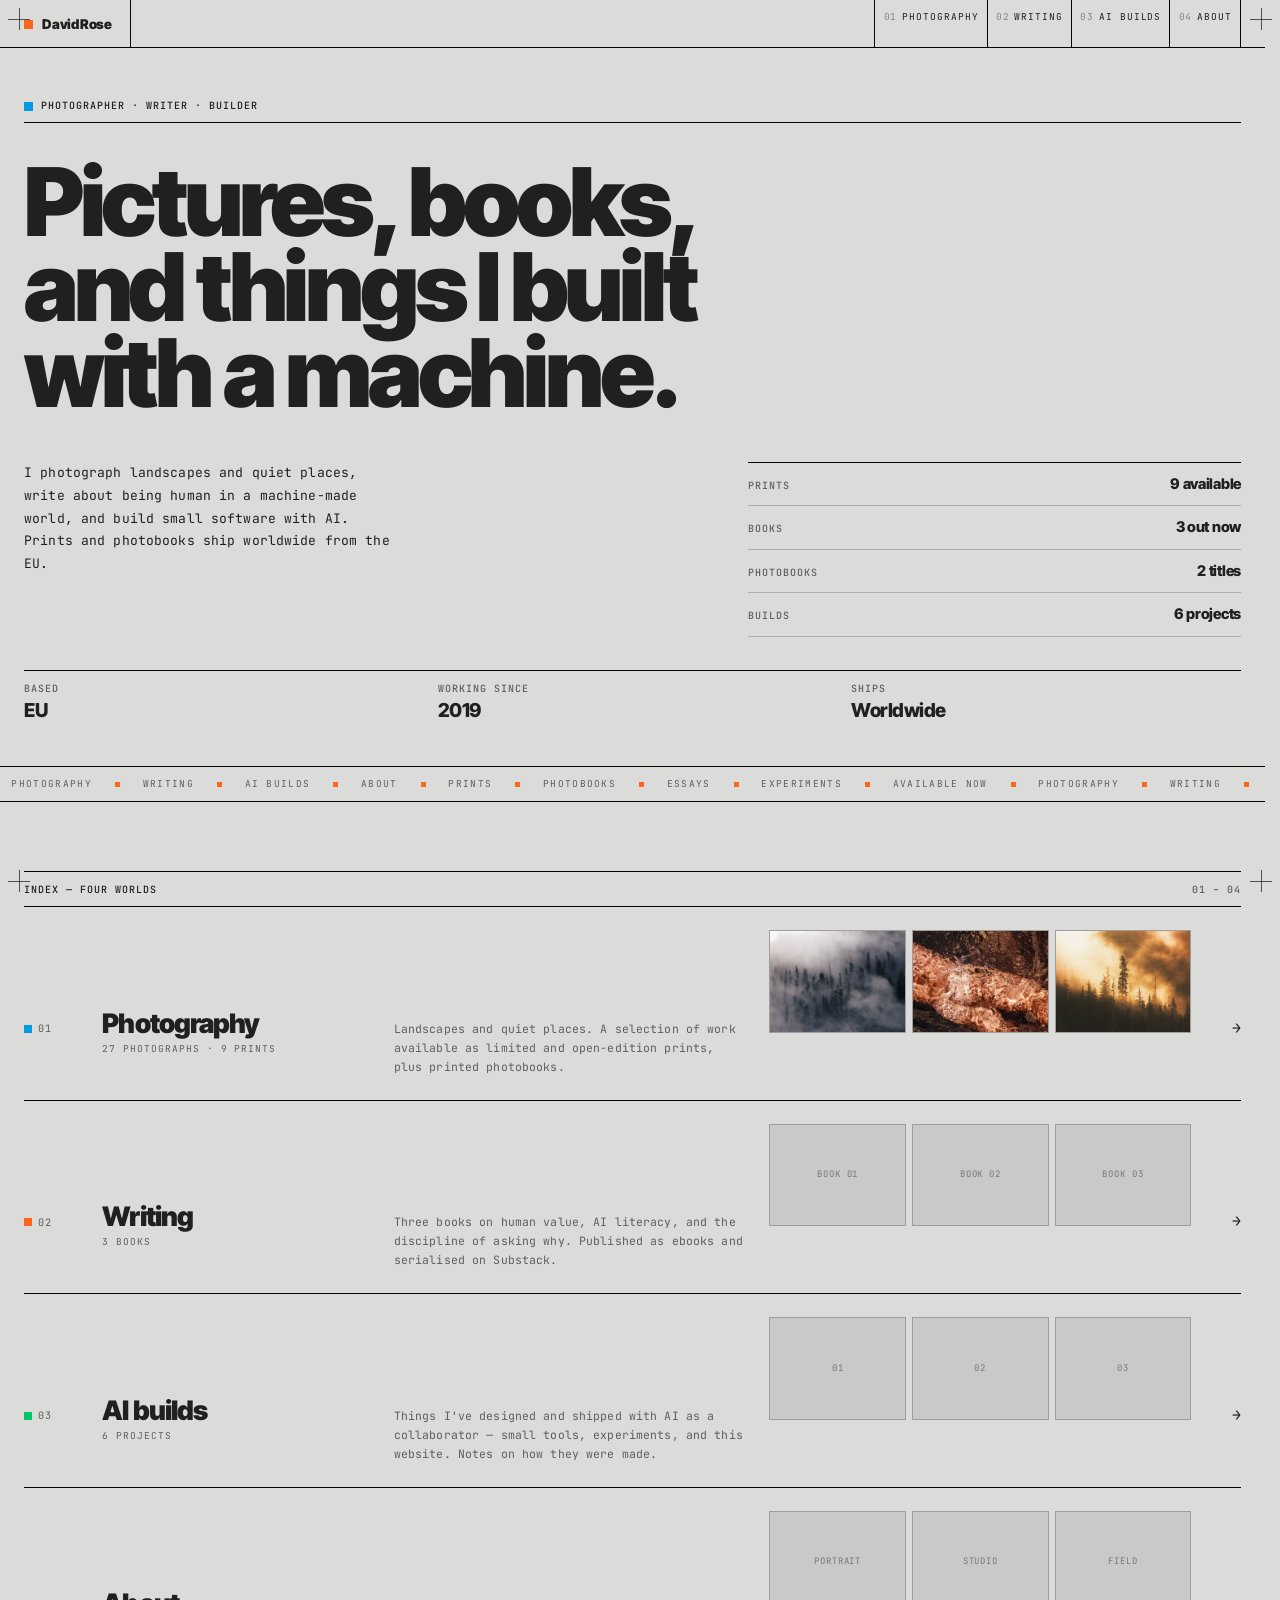
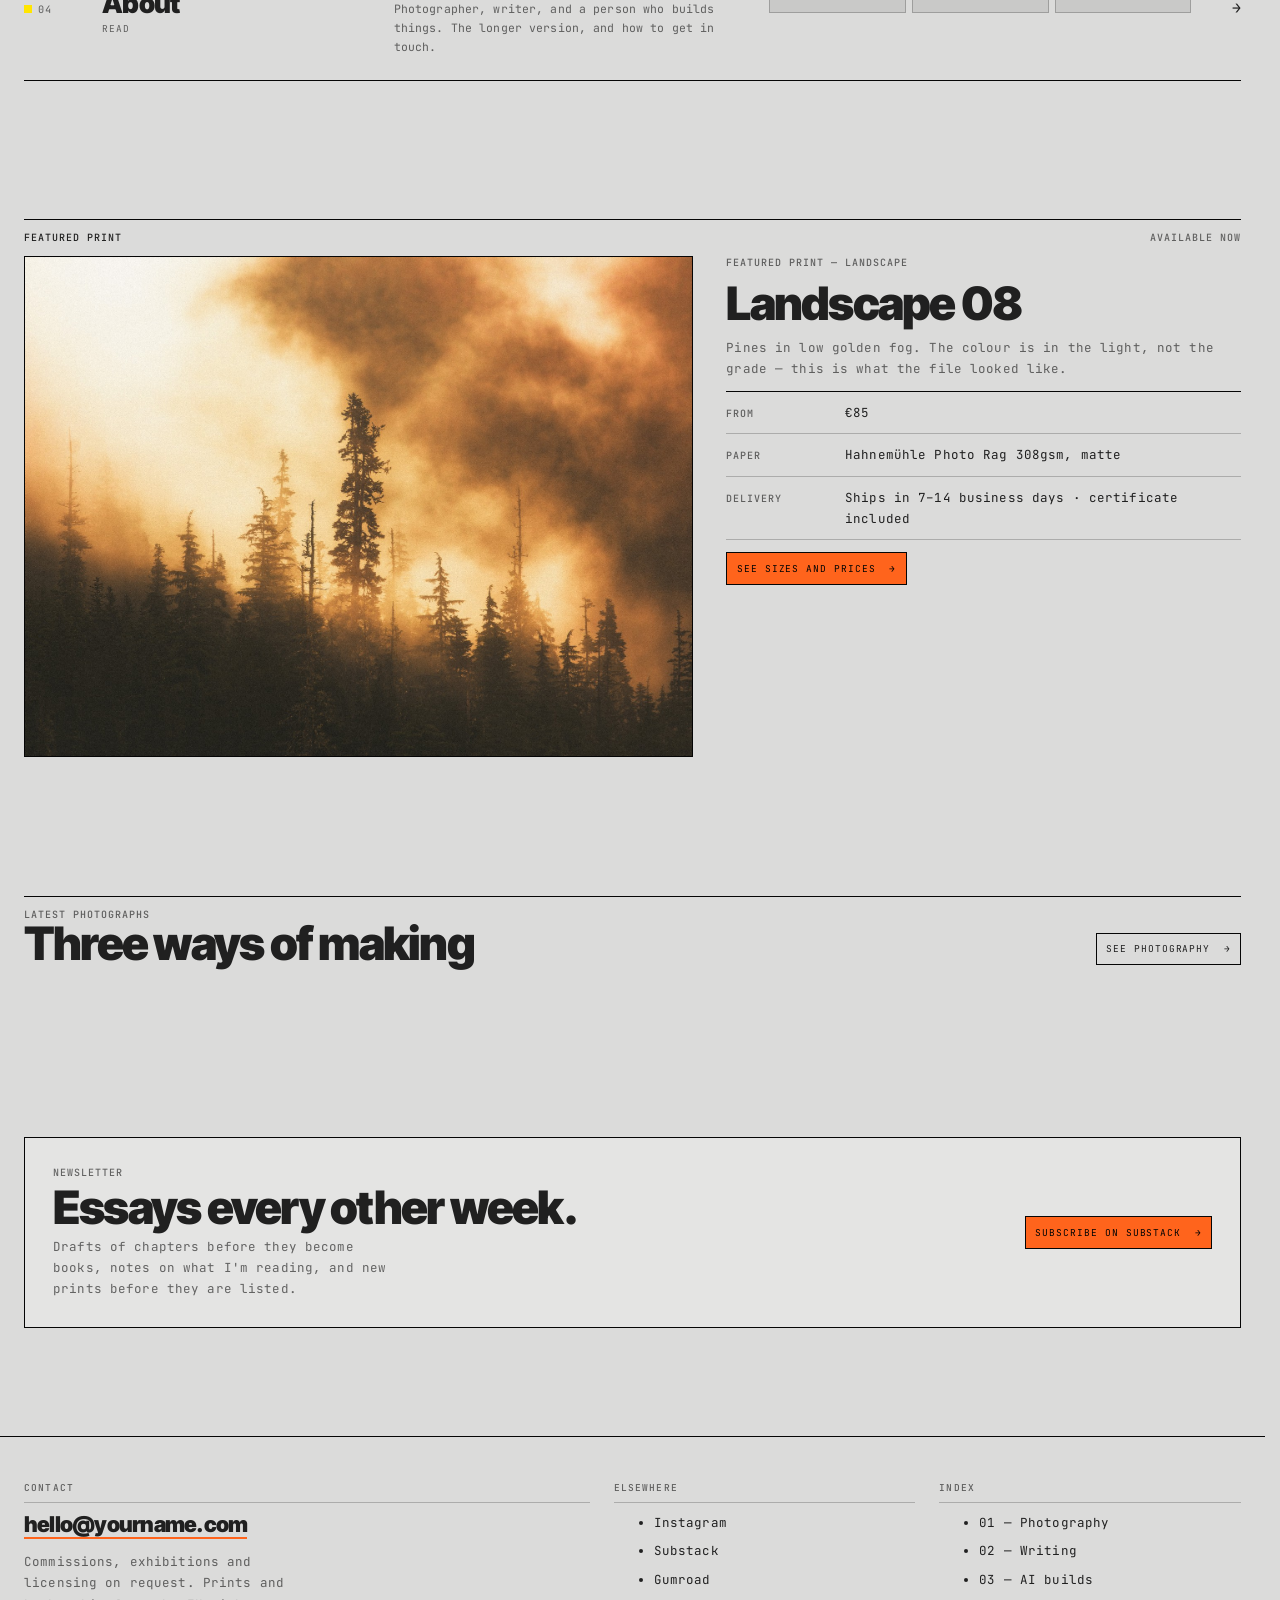
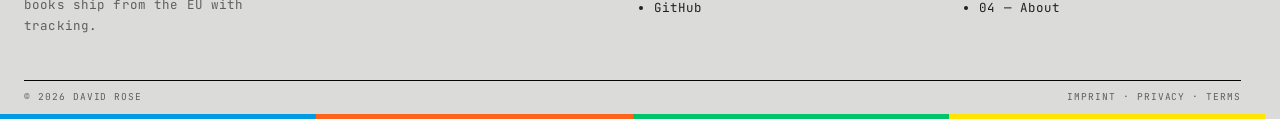
==== commit 111539ef: "Photography: tabbed gallery, collections, lightbox, smaller plates - four tabs (Landscape / Artistic" ====
--- a/index.html
+++ b/index.html
@@ -35,17 +35,17 @@
   <!-- HERO -->
   <section class="hero">
     <div class="shell">
-      <p class="hero-kicker label" data-role data-copy-html="index.photographer-writer-bu.kicker">
+      <p class="hero-kicker label" data-role data-copy-html="index.photographer-writer-bu.kicker"></p>
 
       <div class="hero-grid">
-        <h1 class="display" data-copy-html="index.photographer-writer-bu.h1">
+        <h1 class="display" data-copy-html="index.photographer-writer-bu.h1"></h1>
 
-        <p class="lede" data-copy-html="index.photographer-writer-bu.lede">
+        <p class="lede" data-copy-html="index.photographer-writer-bu.lede"></p>
 
-        <div class="hero-meta" data-copy-html="index.photographer-writer-bu.meta">
+        <div class="hero-meta" data-copy-html="index.photographer-writer-bu.meta"></div>
       </div>
 
-      <div class="hero-stats" style="margin-top:clamp(20px,2.6vw,36px)" data-copy-html="index.photographer-writer-bu.stats">
+      <div class="hero-stats" style="margin-top:clamp(20px,2.6vw,36px)" data-copy-html="index.photographer-writer-bu.stats"></div>
     </div>
   </section>
 
@@ -80,8 +80,8 @@
     <div class="shell">
       <div class="section-head">
         <div>
-          <p class="label muted" data-copy-html="index.latest-photographs.label">
-          <h2 class="h2" data-copy-html="index.latest-photographs.heading">
+          <p class="label muted" data-copy-html="index.latest-photographs.label"></p>
+          <h2 class="h2" data-copy-html="index.latest-photographs.heading"></h2>
         </div>
         <a class="btn" href="photography.html" data-world="photography">See photography</a>
       </div>
@@ -92,7 +92,7 @@
   <!-- NEWSLETTER -->
   <section class="section">
     <div class="shell">
-      <div class="newsletter" data-copy-html="index.newsletter.newsletter">
+      <div class="newsletter" data-copy-html="index.newsletter.newsletter"></div>
     </div>
   </section>
 
--- a/assets/css/site.css
+++ b/assets/css/site.css
@@ -1431,3 +1431,183 @@
   src: url('../fonts/JetBrainsMono-Medium.woff2') format('woff2');
 }
 */
+
+/* ==========================================================================
+   26. gallery: tabs, plates, collections, lightbox
+   ========================================================================== */
+
+:root {
+  --plate: #e9e8e4;                      /* the mount each photograph sits on */
+  --plate-pad: clamp(6px, .7vw, 11px);
+}
+
+/* ---- tabs ---- */
+.tabs {
+  display: flex;
+  flex-wrap: wrap;
+  gap: 8px;
+  margin-bottom: clamp(18px, 2.4vw, 30px);
+}
+
+.tab {
+  display: inline-flex;
+  align-items: baseline;
+  gap: .55em;
+  border: 1px solid var(--rule);
+  padding: .55em .85em .48em;
+  font-family: var(--mono);
+  font-size: 9.5px;
+  letter-spacing: .1em;
+  text-transform: uppercase;
+  transition: background-color var(--fast), color var(--fast);
+}
+
+.tab .tab-n { opacity: .45; }
+.tab:hover { background: rgba(5, 5, 5, .1); }
+
+.tab[aria-pressed="true"] {
+  background: var(--ink-hard);
+  border-color: var(--ink-hard);
+  color: var(--field, var(--paper));
+}
+
+.tab[aria-pressed="true"] .tab-n { opacity: .72; }
+
+/* ---- photograph: a button on a plate ---- */
+.photo {
+  width: 100%;
+  padding: 0;
+  text-align: left;
+  transition: transform var(--fast);
+}
+
+.photo:hover { transform: translateY(-2px); }
+
+.photo-frame {
+  aspect-ratio: auto;
+  overflow: visible;
+  background: var(--plate);
+  padding: var(--plate-pad);
+}
+
+.photo-frame img {
+  width: 100%;
+  height: auto;
+  aspect-ratio: var(--ar, 4 / 3);
+  object-fit: cover;
+  display: block;
+}
+
+.photo:hover .photo-frame img { transform: none; }
+
+/* ---- smaller pictures, a lot more air ---- */
+.masonry {
+  column-gap: clamp(28px, 6vw, 96px);
+}
+
+.masonry .photo {
+  width: 56%;
+  margin-bottom: clamp(40px, 7vw, 112px);
+}
+
+@media (max-width: 1080px) {
+  .masonry .photo { width: 66%; }
+}
+
+@media (max-width: 720px) {
+  .masonry .photo { width: 80%; }
+}
+
+/* ---- collections ---- */
+.collections {
+  display: grid;
+  gap: clamp(34px, 5.5vw, 88px);
+  margin-top: clamp(18px, 2.6vw, 36px);
+}
+
+.collection-head {
+  display: grid;
+  gap: .45em;
+  max-width: 58ch;
+  border-top: 1px solid var(--rule);
+  padding-top: .9em;
+  margin-bottom: clamp(10px, 1.6vw, 20px);
+}
+
+.collection-head h3 {
+  font-family: var(--sans);
+  font-weight: 900;
+  font-size: clamp(1.05rem, 1.7vw, 1.5rem);
+  letter-spacing: -.03em;
+  line-height: 1.05;
+}
+
+.collection .masonry { margin-top: 0; }
+
+/* ---- lightbox: the photograph, at the centre, nothing else ---- */
+.lightbox {
+  position: fixed;
+  inset: 0;
+  width: 100%;
+  max-width: 100%;
+  height: 100%;
+  max-height: 100%;
+  margin: 0;
+  padding: clamp(16px, 4vw, 64px);
+  border: 0;
+  background: transparent;
+  display: grid;
+  grid-template-rows: minmax(0, 1fr) auto;
+  justify-items: center;
+  align-items: center;
+  gap: clamp(10px, 1.6vw, 20px);
+  cursor: zoom-out;
+}
+
+.lightbox::backdrop { background: rgba(5, 5, 5, .9); }
+.lightbox[open] { animation: lb-in .28s var(--ease); }
+
+@keyframes lb-in {
+  from { opacity: 0; transform: scale(.985); }
+  to   { opacity: 1; transform: none; }
+}
+
+.lightbox img {
+  max-width: min(94vw, 1200px);
+  max-height: 100%;
+  width: auto;
+  height: auto;
+  object-fit: contain;
+  padding: var(--plate-pad);
+  background: var(--plate);
+  border: 1px solid rgba(255, 255, 255, .16);
+  cursor: default;
+}
+
+.lightbox-cap {
+  display: flex;
+  gap: 1.4em;
+  font-family: var(--mono);
+  font-size: 9.5px;
+  letter-spacing: .1em;
+  text-transform: uppercase;
+  color: rgba(255, 255, 255, .72);
+}
+
+.lightbox-close {
+  position: absolute;
+  top: clamp(10px, 1.6vw, 20px);
+  right: clamp(10px, 1.6vw, 20px);
+  width: 2.2em;
+  height: 2.2em;
+  display: inline-flex;
+  align-items: center;
+  justify-content: center;
+  border: 1px solid rgba(255, 255, 255, .3);
+  color: #fff;
+  font-size: 13px;
+  background: rgba(5, 5, 5, .5);
+  transition: background-color var(--fast);
+}
+
+.lightbox-close:hover { background: rgba(255, 255, 255, .18); }
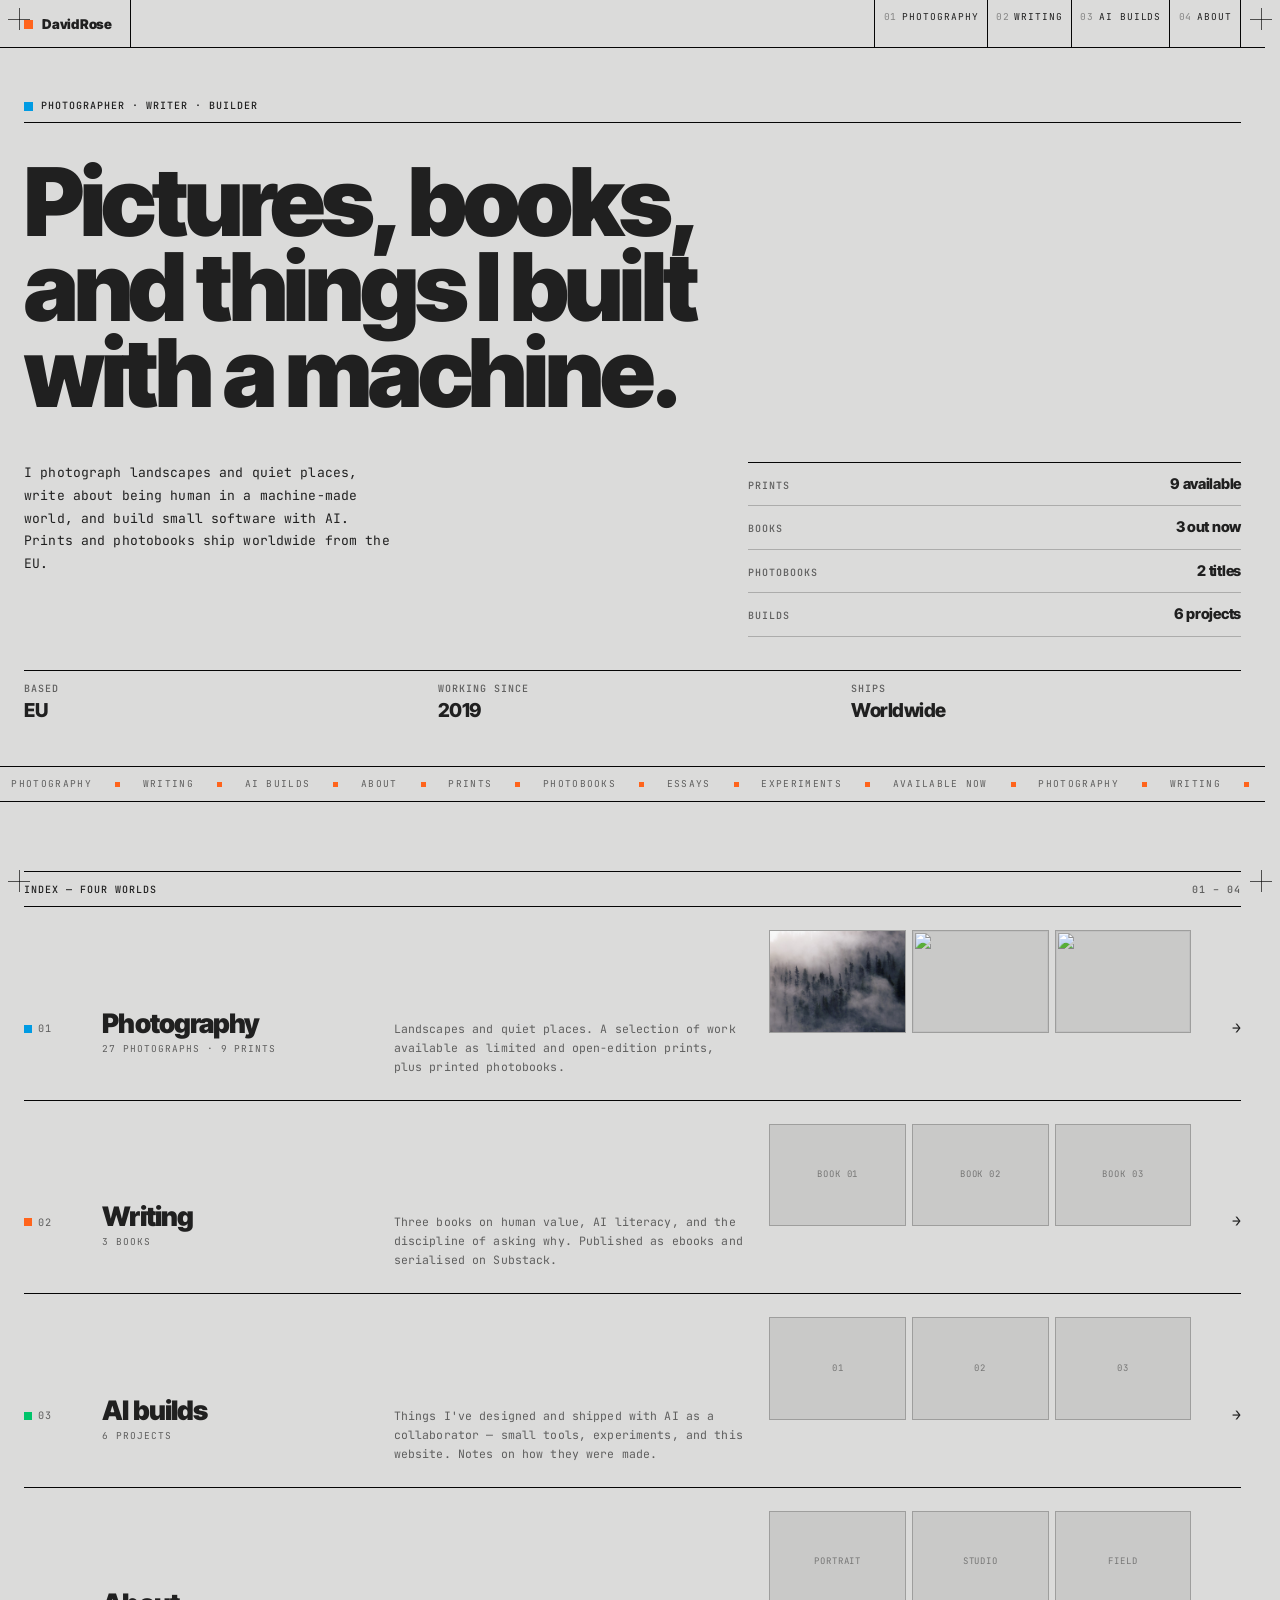
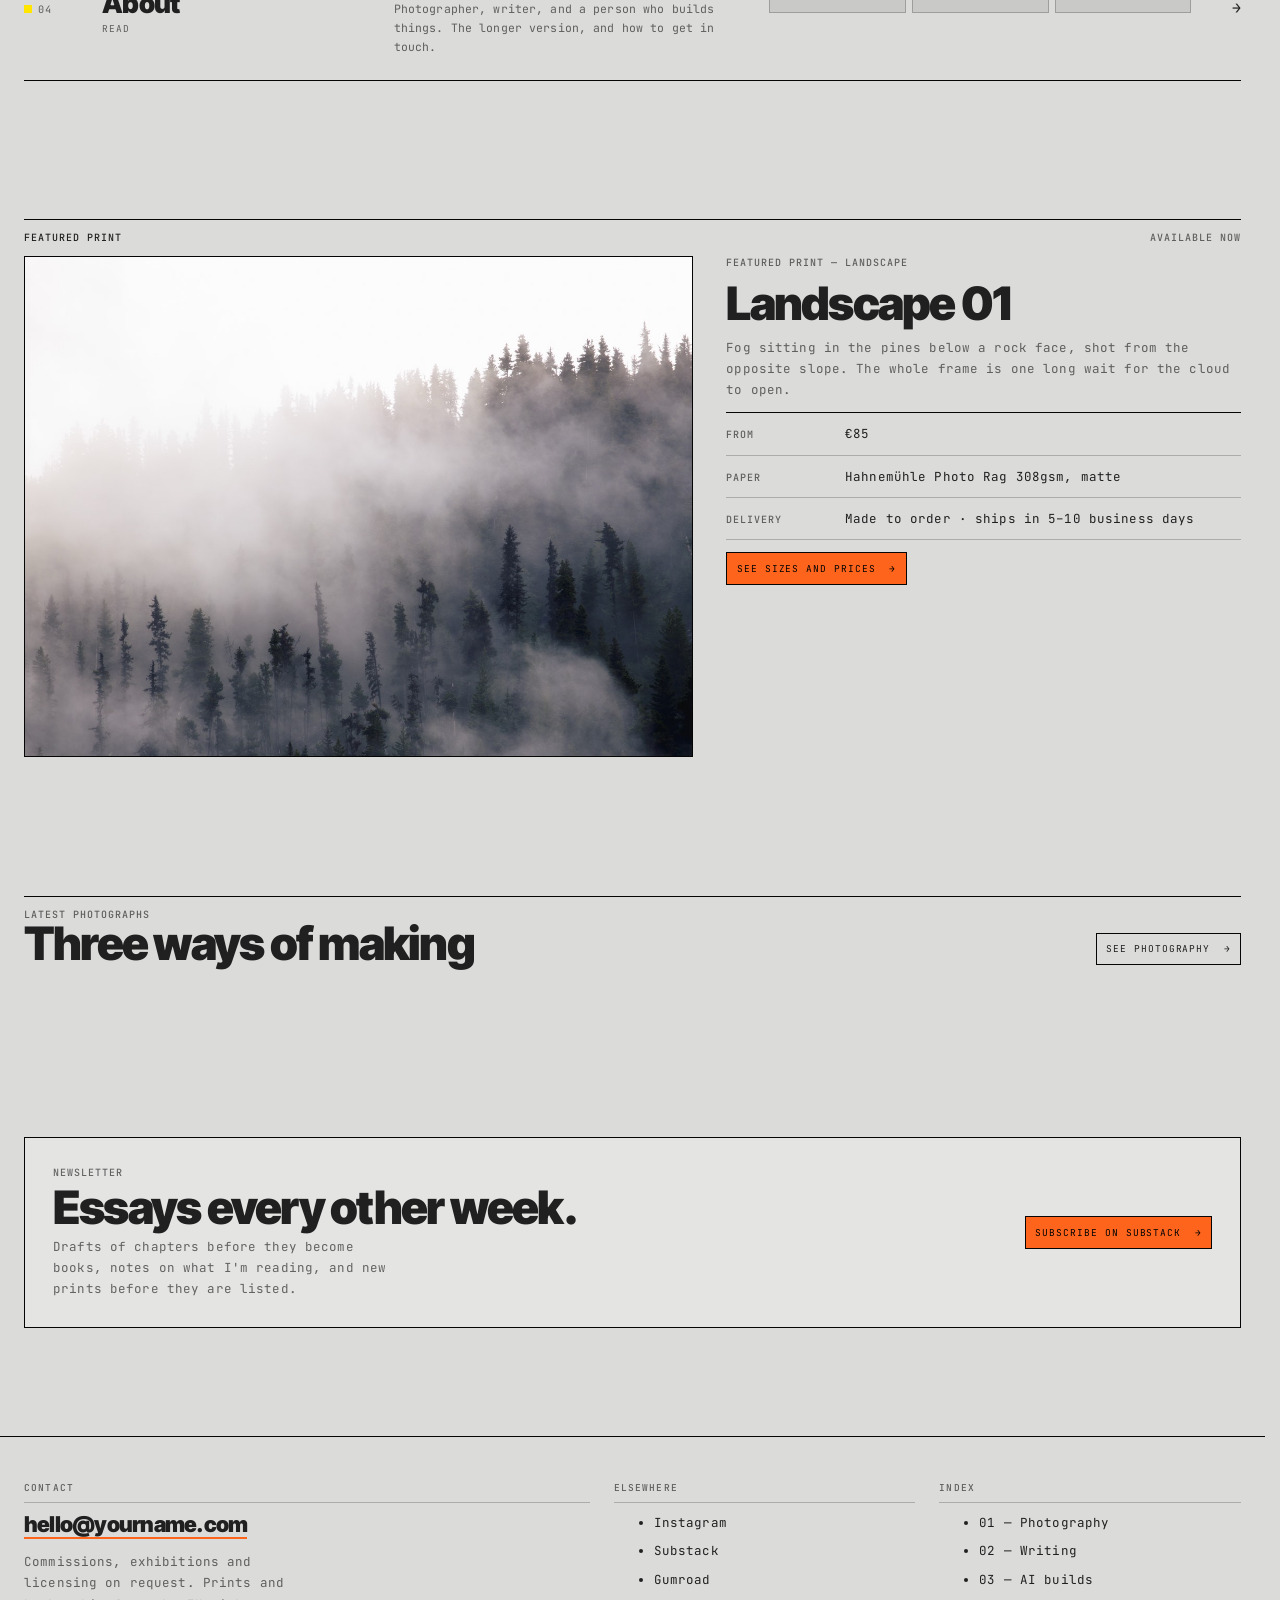
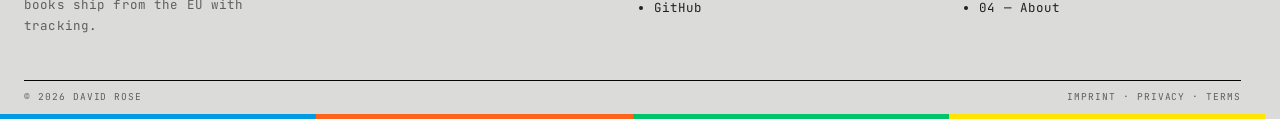
==== commit e6163af4: "Split content into files you own: links.js, photos.js - content/links.js: every link in one list. Ad" ====
--- a/index.html
+++ b/index.html
@@ -101,7 +101,9 @@
 <footer class="foot" data-copy-html="index.footer">
   </footer>
 
+<script src="content/links.js"></script>
 <script src="content/media.js"></script>
+<script src="content/photos.js"></script>
 <script src="content/copy.js"></script>
 <script src="assets/js/site.js"></script>
 </body>
--- a/assets/css/site.css
+++ b/assets/css/site.css
@@ -579,7 +579,7 @@
   color: rgba(5, 5, 5, .4);
 }
 
-/* ---------- 11b. showcase — colour field + masonry ----------
+/* ---------- 11b. showcase — colour field + photo-grid ----------
    Photographs float small inside a saturated field, each carrying a bracketed
    index, with generous air between them. Nothing is cropped: every frame keeps
    its own aspect ratio, and the staggering is what stops mixed ratios fighting. */
@@ -607,21 +607,7 @@
 .showcase .photo-cap,
 .showcase .photo-idx { color: rgba(5, 5, 5, .8); }
 
-.masonry {
-  columns: 3;
-  column-gap: clamp(24px, 5vw, 76px);
-  margin-top: clamp(18px, 2.6vw, 36px);
-}
-
-.masonry .photo {
-  width: 76%;
-  break-inside: avoid;
-  margin-bottom: clamp(36px, 6vw, 96px);
-}
-
-/* every third frame shifts to the right edge of its column, so the grid
-   never resolves into rows */
-.masonry .photo:nth-child(3n + 2) { margin-left: auto; }
+/* the photograph grid is defined once, in section 26 */
 
 .field-big {
   font-family: var(--sans);
@@ -636,16 +622,7 @@
   padding-bottom: .04em;
 }
 
-@media (max-width: 1080px) {
-  .masonry { columns: 2; }
-  .masonry .photo { width: 82%; }
-}
-
-@media (max-width: 720px) {
-  .masonry { columns: 1; }
-  .masonry .photo { width: 86%; margin-bottom: clamp(30px, 9vw, 52px); }
-  .masonry .photo:nth-child(3n + 2) { margin-left: auto; }
-}
+/* photo-grid sizing is defined once, in section 26 — not here */
 
 /* ---------- 12. prints ---------- */
 .grid-prints {
@@ -1438,7 +1415,8 @@
 
 :root {
   --plate: #e9e8e4;                      /* the mount each photograph sits on */
-  --plate-pad: clamp(6px, .7vw, 11px);
+  --plate-pad: clamp(5px, .55vw, 8px);
+  --frame-fill: 70%;   /* how much of its cell a photograph occupies */
 }
 
 /* ---- tabs ---- */
@@ -1466,14 +1444,18 @@
 .tab:hover { background: rgba(5, 5, 5, .1); }
 
 .tab[aria-pressed="true"] {
-  background: var(--ink-hard);
+  background: var(--contrast, var(--ink-hard));
   border-color: var(--ink-hard);
-  color: var(--field, var(--paper));
+  color: var(--ink-hard);
 }
 
 .tab[aria-pressed="true"] .tab-n { opacity: .72; }
 
-/* ---- photograph: a button on a plate ---- */
+/* ---- photograph: a button on a plate ----
+   Every cell is the same shape, so the layout is an actual grid and the spacing
+   is even in both directions. 4:5 because that is what almost all of these files
+   are: most frames fill the mount exactly, and the few landscape ones letterbox
+   inside it rather than being cropped. */
 .photo {
   width: 100%;
   padding: 0;
@@ -1483,39 +1465,70 @@
 
 .photo:hover { transform: translateY(-2px); }
 
+/* The cell is a fixed shape, so rows and columns align. The picture is placed
+   absolutely inside it at --frame-fill of the cell, which keeps plenty of field
+   colour around the work — and, critically, stops the intrinsic size of a tall
+   frame from forcing its way out of the cell. (Grid and flex items default to
+   min-width/min-height: auto, which can beat max-width and make an image
+   overflow its own column.)
+
+   The padding sits on the <img>, so the mount is the same thickness on all four
+   sides whatever the aspect ratio. Spare room in the cell stays transparent, so
+   it reads as field colour rather than a white band. */
 .photo-frame {
-  aspect-ratio: auto;
-  overflow: visible;
+  aspect-ratio: 4 / 5;
+  position: relative;
+  overflow: hidden;
+  background: transparent;
+  padding: 0;
+}
+
+.photo-frame img {
+  position: absolute;
+  top: 50%;
+  left: 50%;
+  transform: translate(-50%, -50%);
+  width: auto;
+  height: auto;
+  min-width: 0;
+  min-height: 0;
+  max-width: var(--frame-fill);
+  max-height: var(--frame-fill);
+  padding: var(--plate-pad);
   background: var(--plate);
-  padding: var(--plate-pad);
-}
-
-.photo-frame img {
-  width: 100%;
-  height: auto;
-  aspect-ratio: var(--ar, 4 / 3);
-  object-fit: cover;
   display: block;
 }
 
-.photo:hover .photo-frame img { transform: none; }
-
-/* ---- smaller pictures, a lot more air ---- */
-.masonry {
-  column-gap: clamp(28px, 6vw, 96px);
-}
-
-.masonry .photo {
-  width: 56%;
-  margin-bottom: clamp(40px, 7vw, 112px);
+/* keep the centring transform on hover — anything else here (none, scale)
+   cancels the translate and snaps the picture to the cell's top-left.
+   An earlier rule does `transform: scale(1.02)`; this overrides it. */
+.photo:hover .photo-frame img { transform: translate(-50%, -50%); }
+
+/* ---- the grid: three columns, one even gap, at every size ---- */
+.photo-grid {
+  display: grid;
+  grid-template-columns: repeat(3, minmax(0, 1fr));
+  gap: clamp(16px, 2.6vw, 40px) clamp(14px, 2.2vw, 34px);
+  margin-top: clamp(18px, 2.6vw, 36px);
+  align-items: start;
 }
 
 @media (max-width: 1080px) {
-  .masonry .photo { width: 66%; }
+  .photo-grid { gap: clamp(14px, 2.2vw, 30px) clamp(12px, 1.8vw, 24px); }
 }
 
 @media (max-width: 720px) {
-  .masonry .photo { width: 80%; }
+  .photo-grid { gap: 14px 10px; --frame-fill: 80%; }
+  .photo-frame { padding: 4px; }
+  .photo-idx { font-size: 8.5px; }
+  .photo-cap { font-size: 8.5px; }
+  /* a 106px column cannot hold a title and a series name */
+  .photo-cap span:last-child { display: none; }
+}
+
+@media (max-width: 420px) {
+  .photo-grid { gap: 12px 8px; }
+  .photo-frame { padding: 3px; }
 }
 
 /* ---- collections ---- */
@@ -1542,7 +1555,7 @@
   line-height: 1.05;
 }
 
-.collection .masonry { margin-top: 0; }
+.collection .photo-grid { margin-top: 0; }
 
 /* ---- lightbox: the photograph, at the centre, nothing else ---- */
 .lightbox {
@@ -1556,16 +1569,23 @@
   padding: clamp(16px, 4vw, 64px);
   border: 0;
   background: transparent;
+  /* NOTE: never set `display` here. A closed <dialog> is hidden by the browser's
+     own `display: none`; overriding it leaves an invisible full-screen overlay
+     that eats every click on the page. Layout lives on [open] instead. */
+  gap: clamp(10px, 1.6vw, 20px);
+  cursor: zoom-out;
+}
+
+/* only takes up the screen while it is actually open */
+.lightbox[open] {
   display: grid;
   grid-template-rows: minmax(0, 1fr) auto;
   justify-items: center;
   align-items: center;
-  gap: clamp(10px, 1.6vw, 20px);
-  cursor: zoom-out;
+  animation: lb-in .28s var(--ease);
 }
 
 .lightbox::backdrop { background: rgba(5, 5, 5, .9); }
-.lightbox[open] { animation: lb-in .28s var(--ease); }
 
 @keyframes lb-in {
   from { opacity: 0; transform: scale(.985); }
@@ -1611,3 +1631,177 @@
 }
 
 .lightbox-close:hover { background: rgba(255, 255, 255, .18); }
+
+/* ==========================================================================
+   27. hover: the labels highlight
+   --------------------------------------------------------------------------
+   On a saturated field the palette colour cannot sit behind text and be seen,
+   so the highlight inverts — a black band with the world colour as the type.
+   Same treatment as the active tab. On the Collections and Print shop tabs it
+   switches to green and yellow on its own.
+   ========================================================================== */
+
+.photo-idx,
+.photo-cap span {
+  transition: background-color var(--fast), color var(--fast);
+}
+
+.photo:hover .photo-idx,
+.photo:focus-visible .photo-idx,
+.photo:hover .photo-cap span:first-child,
+.photo:focus-visible .photo-cap span:first-child {
+  background: var(--contrast, var(--ink-hard));
+  color: var(--ink-hard);
+  padding: .1em .4em;
+  margin-inline: -.4em;
+  -webkit-box-decoration-break: clone;
+  box-decoration-break: clone;
+}
+
+/* ==========================================================================
+   28. lightbox metadata
+   ========================================================================== */
+
+.lightbox-meta {
+  width: min(94vw, 1200px);
+  display: grid;
+  gap: .5em;
+  color: rgba(255, 255, 255, .8);
+}
+
+.lightbox-title {
+  font-family: var(--sans);
+  font-weight: 900;
+  font-size: clamp(.95rem, 1.5vw, 1.35rem);
+  letter-spacing: -.03em;
+  line-height: 1;
+  color: #fff;
+}
+
+.lightbox-facts {
+  display: grid;
+  gap: .3em;
+  font-size: 9.5px;
+  letter-spacing: .1em;
+  text-transform: uppercase;
+}
+
+.lightbox-facts div {
+  display: grid;
+  grid-template-columns: 7.5em minmax(0, 1fr);
+  gap: 1em;
+  align-items: baseline;
+}
+
+.lightbox-facts dt { color: rgba(255, 255, 255, .45); }
+.lightbox-facts dd { margin: 0; color: rgba(255, 255, 255, .92); }
+
+/* a control that cannot do anything yet should say so */
+.btn[aria-disabled="true"] {
+  opacity: .45;
+  pointer-events: none;
+  cursor: not-allowed;
+}
+
+/* ==========================================================================
+   29. project write-up panel
+   ========================================================================== */
+
+.project { width: 100%; text-align: left; background: none; border-left: 0; border-right: 0; }
+
+.popen {
+  font-family: var(--mono);
+  font-size: 14px;
+  line-height: 1;
+  color: var(--ink-60);
+  padding-left: .4em;
+}
+
+.project:hover .popen,
+.project:focus-visible .popen { color: var(--ink-hard); }
+
+/* never set `display` on a closed dialog — see the lightbox note */
+.project-panel {
+  position: fixed;
+  inset: 0;
+  margin: auto;
+  width: min(820px, 94vw);
+  height: fit-content;
+  max-height: 88dvh;
+  padding: 0;
+  border: 1px solid var(--rule);
+  background: var(--paper);
+  overflow-y: auto;
+  overscroll-behavior: contain;
+}
+
+.project-panel::backdrop { background: rgba(5, 5, 5, .55); }
+.project-panel[open] { animation: pp-in .3s var(--ease); }
+
+@keyframes pp-in {
+  from { opacity: 0; transform: translateY(10px); }
+  to   { opacity: 1; transform: none; }
+}
+
+.project-panel-head {
+  position: sticky;
+  top: 0;
+  z-index: 2;
+  display: flex;
+  align-items: center;
+  justify-content: space-between;
+  gap: 1em;
+  padding: .7em 1em;
+  background: var(--world);
+  border-bottom: 1px solid var(--rule);
+}
+
+.project-panel-body {
+  display: grid;
+  gap: clamp(16px, 2.4vw, 28px);
+  padding: clamp(16px, 2.4vw, 32px);
+}
+
+.pp-head { display: grid; gap: .6em; }
+
+.pp-head h2 {
+  font-family: var(--sans);
+  font-weight: 900;
+  font-size: clamp(1.4rem, 2.6vw, 2.2rem);
+  letter-spacing: -.035em;
+  line-height: 1;
+}
+
+.pp-head p { max-width: 62ch; color: var(--ink-60); }
+.pp-tags { display: flex; gap: 4px; flex-wrap: wrap; }
+
+.pp-meta {
+  display: flex;
+  gap: .4em 1.6em;
+  border-top: 1px solid var(--rule-soft);
+  padding-top: .8em;
+  font-size: 9.5px;
+  letter-spacing: .1em;
+  text-transform: uppercase;
+}
+
+.pp-meta div { display: flex; gap: .6em; }
+
+.pp-facts { display: grid; border-top: 1px solid var(--rule); }
+
+.pp-row {
+  display: grid;
+  grid-template-columns: 11em minmax(0, 1fr);
+  gap: 1.4em;
+  align-items: baseline;
+  padding: 1em 0;
+  border-bottom: 1px solid var(--rule-soft);
+}
+
+.pp-row dt { color: var(--ink-60); }
+.pp-row dd { margin: 0; max-width: 62ch; }
+
+@media (max-width: 720px) {
+  .project-panel { width: 100%; max-height: 92dvh; }
+  .pp-row { grid-template-columns: 1fr; gap: .35em; }
+}
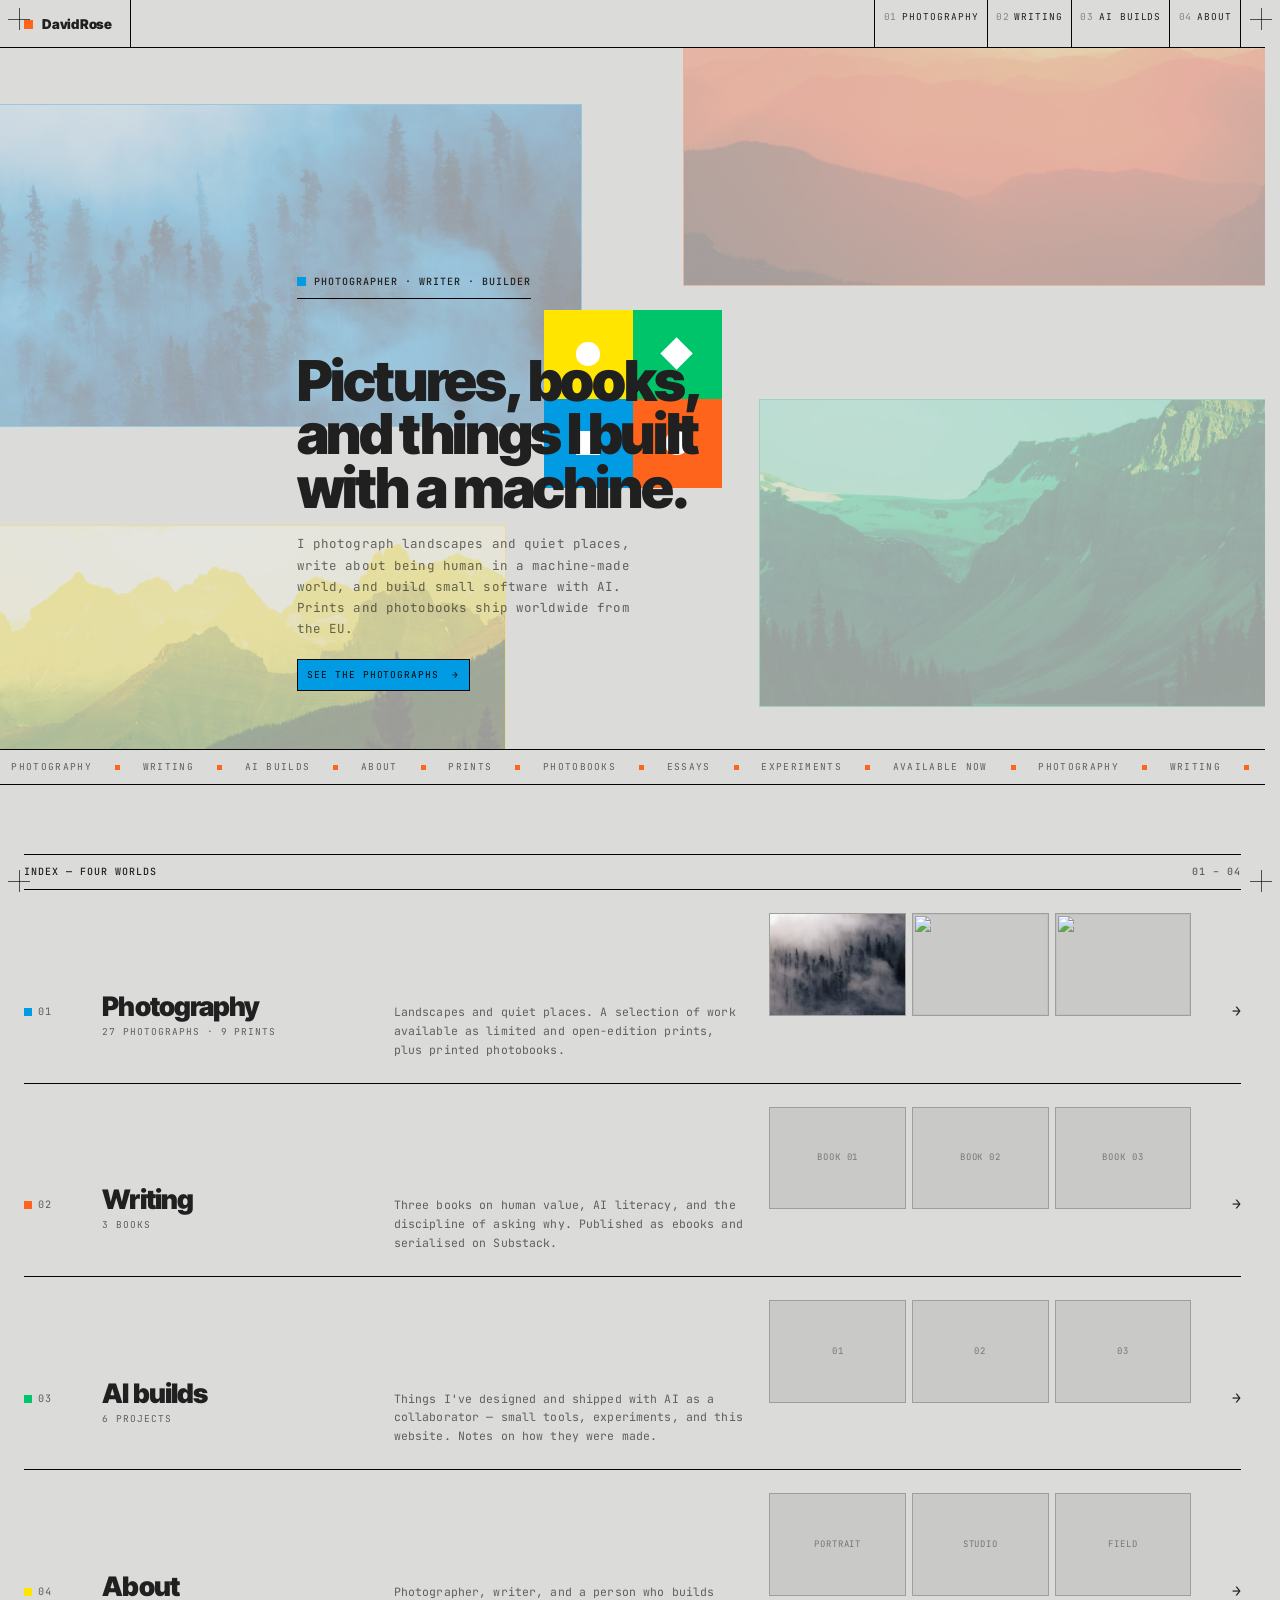
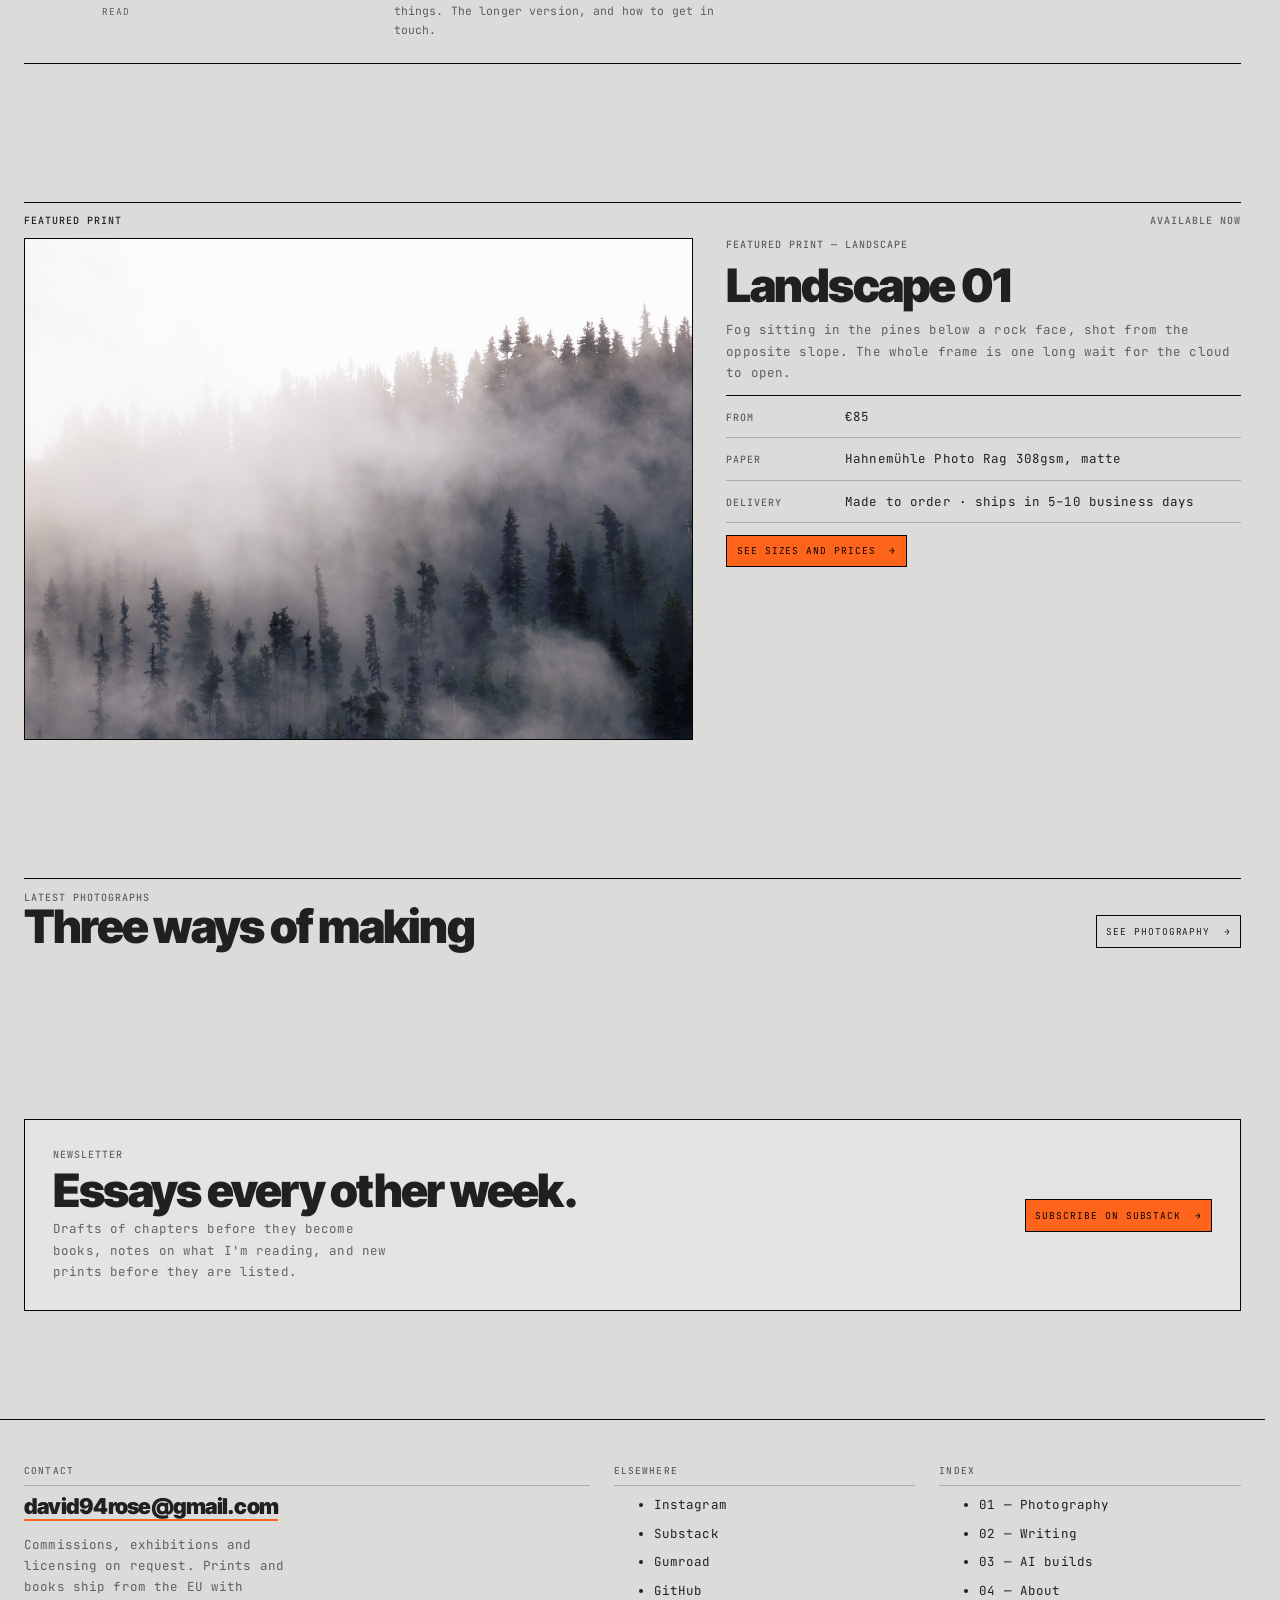
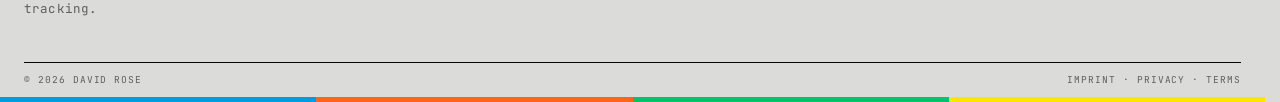
==== commit dda490c6: "Hero: the four-world diagram, with photographs inside the frames Rebuilt the hero from your 2023 Fig" ====
--- a/index.html
+++ b/index.html
@@ -32,20 +32,28 @@
 
 <main id="main">
 
-  <!-- HERO -->
-  <section class="hero">
-    <div class="shell">
+  <!-- HERO — the four worlds as a diagram -->
+  <section class="hub" data-hub>
+    <div class="hub-frames" aria-hidden="true">
+      <span class="hub-frame hub-frame--a" data-hub-frame><b>01</b></span>
+      <span class="hub-frame hub-frame--b" data-hub-frame><b>02</b></span>
+      <span class="hub-frame hub-frame--c" data-hub-frame><b>03</b></span>
+      <span class="hub-frame hub-frame--d" data-hub-frame><b>04</b></span>
+      <div class="hub-centre">
+        <i class="hub-tile hub-tile--a"></i>
+        <i class="hub-tile hub-tile--b"></i>
+        <i class="hub-tile hub-tile--c"></i>
+        <i class="hub-tile hub-tile--d"></i>
+      </div>
+    </div>
+
+    <div class="shell hub-copy">
       <p class="hero-kicker label" data-role data-copy-html="index.photographer-writer-bu.kicker"></p>
-
-      <div class="hero-grid">
-        <h1 class="display" data-copy-html="index.photographer-writer-bu.h1"></h1>
-
-        <p class="lede" data-copy-html="index.photographer-writer-bu.lede"></p>
-
-        <div class="hero-meta" data-copy-html="index.photographer-writer-bu.meta"></div>
-      </div>
-
-      <div class="hero-stats" style="margin-top:clamp(20px,2.6vw,36px)" data-copy-html="index.photographer-writer-bu.stats"></div>
+      <h1 class="hub-title" data-copy-html="index.photographer-writer-bu.h1"></h1>
+      <p class="hub-lede" data-copy-html="index.photographer-writer-bu.lede"></p>
+      <p class="hub-actions">
+        <a class="btn btn--solid" href="photography.html" data-copy-html="index.photographer-writer-bu.cta"></a>
+      </p>
     </div>
   </section>
 
--- a/assets/css/site.css
+++ b/assets/css/site.css
@@ -60,12 +60,13 @@
   --med: .4s var(--ease);
 
   --world: var(--blue);
-}
-
-body[data-world="photography"] { --world: var(--blue); }
-body[data-world="writing"]     { --world: var(--orange); }
-body[data-world="ai"]          { --world: var(--green); }
-body[data-world="about"]       { --world: var(--yellow); }
+  --contrast: var(--orange);
+}
+
+body[data-world="photography"] { --world: var(--blue);    --contrast: var(--orange); }
+body[data-world="writing"]     { --world: var(--orange);  --contrast: var(--blue); }
+body[data-world="ai"]          { --world: var(--green);   --contrast: var(--yellow); }
+body[data-world="about"]       { --world: var(--yellow);  --contrast: var(--green); }
 
 /* ---------- 3. base ---------- */
 html {
@@ -819,7 +820,22 @@
 .btn::after { content: "→"; transition: transform var(--fast); }
 
 .btn:hover,
-.btn:focus-visible { background: var(--ink-hard); color: var(--paper); }
+.btn:focus-visible {
+  background: var(--contrast);
+  border-color: var(--ink-hard);
+  color: var(--ink-hard);
+  animation: btn-tick .22s steps(2, end) 1;
+}
+
+/* A glitch, but barely: the button shifts by one pixel and throws a 2px
+   chromatic fringe in the page's world colour. No colour cycling, no blur,
+   no opacity drop — one tick and it settles. */
+@keyframes btn-tick {
+  0%   { transform: translateX(0);    box-shadow: 2px 0 0 var(--world); }
+  35%  { transform: translateX(-1px); box-shadow: -2px 0 0 var(--contrast); }
+  70%  { transform: translateX(1px);  box-shadow: 2px 0 0 var(--world); }
+  100% { transform: none;             box-shadow: 0 0 0 transparent; }
+}
 .btn:hover::after { transform: translateX(3px); }
 
 .btn--solid { background: var(--world); color: var(--ink-hard); }
@@ -1518,6 +1534,8 @@
 }
 
 @media (max-width: 720px) {
+  /* a 10px column gap leaves no room for a 5px bleed either side */
+  .photo { --card-pad: 3px; }
   .photo-grid { gap: 14px 10px; --frame-fill: 80%; }
   .photo-frame { padding: 4px; }
   .photo-idx { font-size: 8.5px; }
@@ -1646,17 +1664,31 @@
   transition: background-color var(--fast), color var(--fast);
 }
 
+/* Hovering lights up the whole card — the number and the picture together —
+   in that gallery's contrasting colour, so the work separates from the field.
+
+   The fill is a plain background on the tile itself, not a pseudo-element
+   behind it: a background cannot fail to paint. The padding and matching
+   negative margin give the colour a bleed without moving anything, and
+   `width: calc(100% + …)` keeps the picture exactly the size it was. */
+.photo {
+  --card-pad: clamp(5px, .7vw, 9px);
+  width: calc(100% + var(--card-pad) * 2);
+  margin: calc(var(--card-pad) * -1);
+  padding: var(--card-pad);
+  background: transparent;
+  transition: background-color .18s var(--ease);
+}
+
+.photo:hover,
+.photo:focus-visible { background: var(--contrast, var(--ink-hard)); }
+
+/* no lift on hover: the colour is the feedback */
+.photo:hover { transform: none; }
+
+/* the number stays legible on top of the highlighted card */
 .photo:hover .photo-idx,
-.photo:focus-visible .photo-idx,
-.photo:hover .photo-cap span:first-child,
-.photo:focus-visible .photo-cap span:first-child {
-  background: var(--contrast, var(--ink-hard));
-  color: var(--ink-hard);
-  padding: .1em .4em;
-  margin-inline: -.4em;
-  -webkit-box-decoration-break: clone;
-  box-decoration-break: clone;
-}
+.photo:focus-visible .photo-idx { color: var(--ink-hard); }
 
 /* ==========================================================================
    28. lightbox metadata
@@ -1805,3 +1837,147 @@
   .project-panel { width: 100%; max-height: 92dvh; }
   .pp-row { grid-template-columns: 1fr; gap: .35em; }
 }
+
+/* ==========================================================================
+   32. hub hero — four worlds converging on a centre
+   --------------------------------------------------------------------------
+   The composition is yours: four hairline frames, each anchored to a different
+   corner and running past the edges, meeting around a 2x2 colour cluster. Each
+   frame carries a photograph tinted in its own world colour, so the diagram is
+   also a room full of the actual work.
+   ========================================================================== */
+
+.hub {
+  position: relative;
+  display: flex;
+  align-items: flex-end;
+  min-height: min(78vh, 780px);
+  padding-block: clamp(28px, 5vw, 72px) clamp(30px, 4.5vw, 64px);
+  overflow: hidden;
+  border-bottom: 1px solid var(--rule);
+}
+
+.hub-frames {
+  position: absolute;
+  inset: 0;
+  pointer-events: none;
+  z-index: 1;
+}
+
+.hub-frame {
+  position: absolute;
+  display: block;
+  border: 1px solid var(--c);
+  background-color: var(--c);
+  background-size: cover;
+  background-position: center;
+  background-blend-mode: hard-light;
+  opacity: .3;
+  transform: translate3d(
+    calc(var(--mx, 0px) * var(--depth, 1)),
+    calc(var(--my, 0px) * var(--depth, 1)),
+    0
+  );
+  transition: opacity .5s var(--ease), transform .5s var(--ease);
+  animation: hub-drift 34s ease-in-out infinite alternate;
+}
+
+.hub-frame b {
+  position: absolute;
+  font-family: var(--mono);
+  font-size: clamp(10px, .8vw, 12px);
+  font-weight: 400;
+  letter-spacing: .1em;
+  color: var(--ink-60);
+}
+
+/* the four anchors: top-left, top-right, bottom-right, bottom-left */
+.hub-frame--a { --c: var(--blue);   --depth: 1.35; top: 8%;   left: -8%;  width: 54%; height: 46%; animation-delay: -4s; }
+.hub-frame--b { --c: var(--orange); --depth: 1.05; top: -6%;  right: -10%; width: 56%; height: 40%; animation-delay: -13s; }
+.hub-frame--c { --c: var(--green);  --depth: 1.6;  bottom: 6%; right: -8%; width: 48%; height: 44%; animation-delay: -22s; }
+.hub-frame--d { --c: var(--yellow); --depth: 1.2;  bottom: -8%; left: -6%; width: 46%; height: 40%; animation-delay: -30s; }
+
+.hub-frame--a b { top: .8em;    left: .9em; }
+.hub-frame--b b { top: .8em;    right: .9em; }
+.hub-frame--c b { bottom: .8em; right: .9em; }
+.hub-frame--d b { bottom: .8em; left: .9em; }
+
+/* the centre cluster */
+.hub-centre {
+  position: absolute;
+  top: 50%;
+  left: 50%;
+  transform: translate(-50%, -50%);
+  display: grid;
+  grid-template-columns: repeat(2, 1fr);
+  width: clamp(104px, 14vw, 178px);
+  aspect-ratio: 1;
+  z-index: 2;
+}
+
+.hub-tile { display: block; position: relative; }
+.hub-tile--a { background: var(--yellow); }
+.hub-tile--b { background: var(--green); }
+.hub-tile--c { background: var(--blue); }
+.hub-tile--d { background: var(--orange); }
+
+.hub-tile::after {
+  content: "";
+  position: absolute;
+  inset: 0;
+  margin: auto;
+  width: 26%;
+  height: 26%;
+  background: #fff;
+  transition: transform .4s var(--ease);
+}
+
+.hub-tile--a::after { border-radius: 50%; }
+.hub-tile--b::after { transform: rotate(45deg); }
+.hub-tile--c::after { }
+.hub-tile--d::after { border-radius: 50%; }
+
+.hub:hover .hub-tile::after { transform: scale(1.12); }
+.hub:hover .hub-tile--b::after { transform: rotate(45deg) scale(1.12); }
+
+/* the words sit at the bottom left, over the diagram */
+.hub-copy {
+  position: relative;
+  z-index: 3;
+  display: grid;
+  gap: clamp(12px, 1.5vw, 20px);
+  justify-items: start;
+  max-width: min(720px, 100%);
+}
+
+.hub-title {
+  font-family: var(--sans);
+  font-weight: 900;
+  font-size: clamp(1.9rem, 4.4vw, 3.7rem);
+  line-height: .95;
+  letter-spacing: -.042em;
+  max-width: 22ch;
+  text-wrap: balance;
+}
+
+.hub-lede { max-width: 44ch; color: var(--ink-60); }
+
+@keyframes hub-drift {
+  from { background-position: 46% 46%; }
+  to   { background-position: 54% 54%; }
+}
+
+@media (max-width: 900px) {
+  .hub { min-height: min(72vh, 620px); }
+  .hub-frame { opacity: .22; }
+  .hub-centre { width: clamp(84px, 22vw, 130px); }
+}
+
+@media (max-width: 600px) {
+  .hub-frame--a, .hub-frame--c { display: none; }
+  .hub-centre { top: 34%; }
+}
+
+@media (prefers-reduced-motion: reduce) {
+  .hub-frame { animation: none; transform: none; }
+}
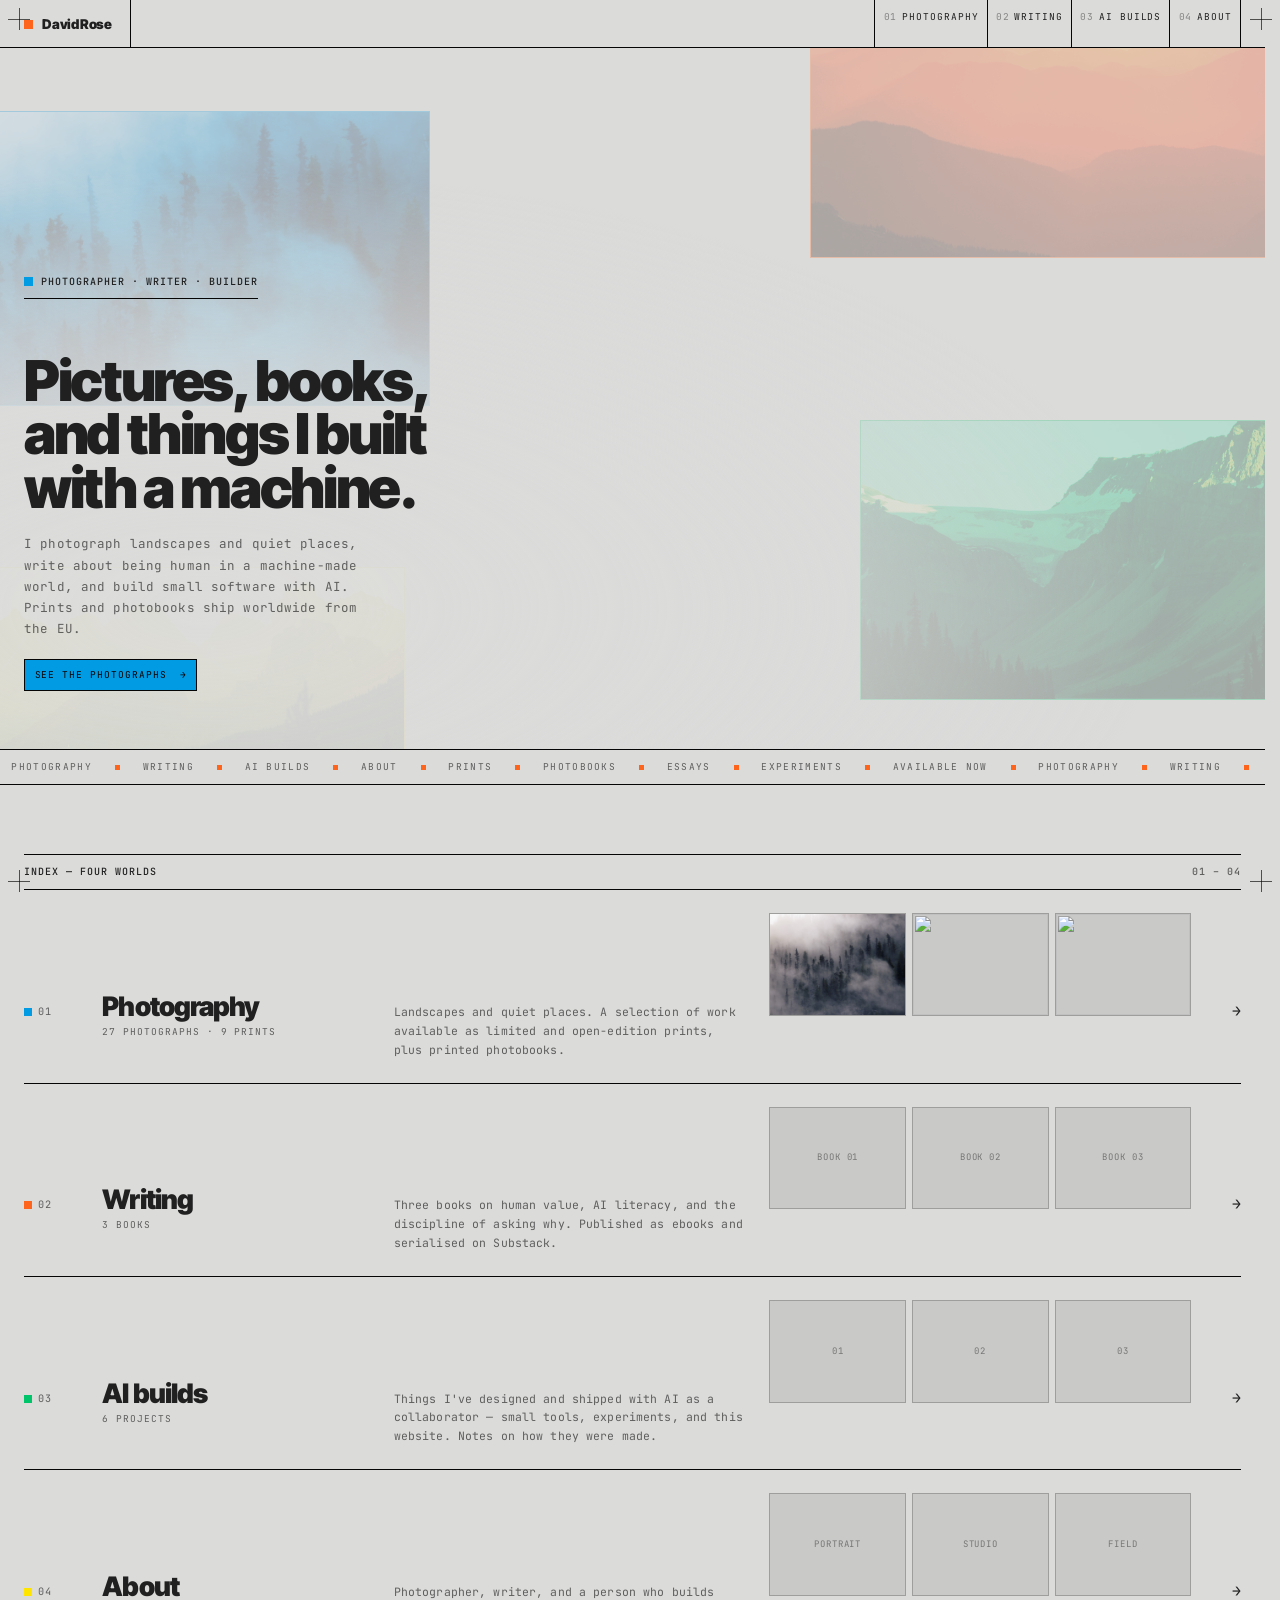
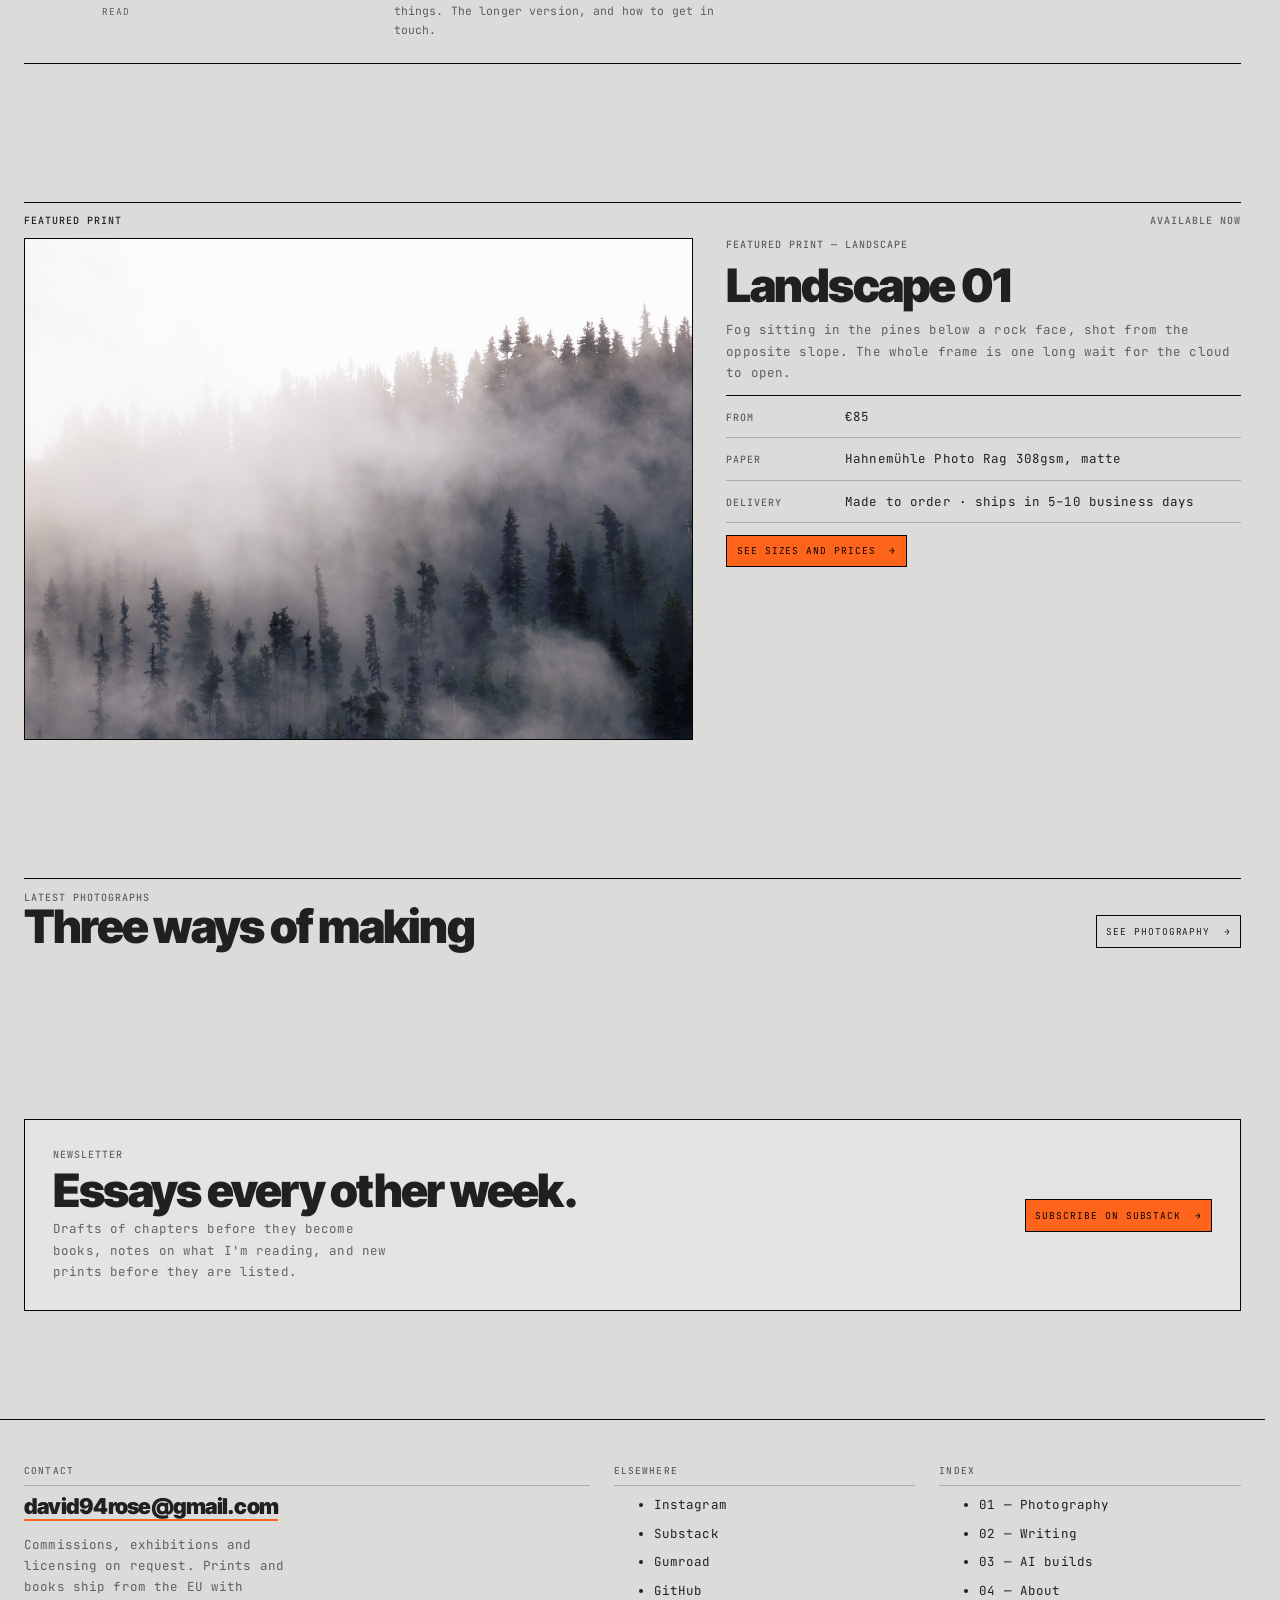
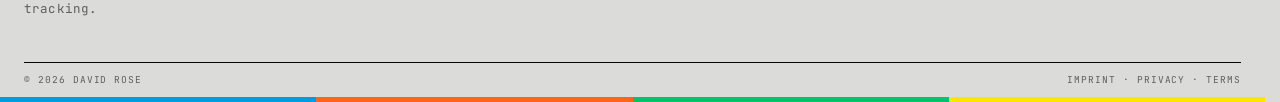
==== commit 49aeee16: "Hero: remove the centre cluster, fix the text to the left edge Two faults in the first pass. The 2x2" ====
--- a/index.html
+++ b/index.html
@@ -39,21 +39,17 @@
       <span class="hub-frame hub-frame--b" data-hub-frame><b>02</b></span>
       <span class="hub-frame hub-frame--c" data-hub-frame><b>03</b></span>
       <span class="hub-frame hub-frame--d" data-hub-frame><b>04</b></span>
-      <div class="hub-centre">
-        <i class="hub-tile hub-tile--a"></i>
-        <i class="hub-tile hub-tile--b"></i>
-        <i class="hub-tile hub-tile--c"></i>
-        <i class="hub-tile hub-tile--d"></i>
-      </div>
     </div>
 
-    <div class="shell hub-copy">
-      <p class="hero-kicker label" data-role data-copy-html="index.photographer-writer-bu.kicker"></p>
-      <h1 class="hub-title" data-copy-html="index.photographer-writer-bu.h1"></h1>
-      <p class="hub-lede" data-copy-html="index.photographer-writer-bu.lede"></p>
-      <p class="hub-actions">
-        <a class="btn btn--solid" href="photography.html" data-copy-html="index.photographer-writer-bu.cta"></a>
-      </p>
+    <div class="shell">
+      <div class="hub-copy">
+        <p class="hero-kicker label" data-role data-copy-html="index.photographer-writer-bu.kicker"></p>
+        <h1 class="hub-title" data-copy-html="index.photographer-writer-bu.h1"></h1>
+        <p class="hub-lede" data-copy-html="index.photographer-writer-bu.lede"></p>
+        <p class="hub-actions">
+          <a class="btn btn--solid" href="photography.html" data-copy-html="index.photographer-writer-bu.cta"></a>
+        </p>
+      </div>
     </div>
   </section>
 
--- a/assets/css/site.css
+++ b/assets/css/site.css
@@ -1872,7 +1872,7 @@
   background-size: cover;
   background-position: center;
   background-blend-mode: hard-light;
-  opacity: .3;
+  opacity: .26;
   transform: translate3d(
     calc(var(--mx, 0px) * var(--depth, 1)),
     calc(var(--my, 0px) * var(--depth, 1)),
@@ -1892,62 +1892,39 @@
 }
 
 /* the four anchors: top-left, top-right, bottom-right, bottom-left */
-.hub-frame--a { --c: var(--blue);   --depth: 1.35; top: 8%;   left: -8%;  width: 54%; height: 46%; animation-delay: -4s; }
-.hub-frame--b { --c: var(--orange); --depth: 1.05; top: -6%;  right: -10%; width: 56%; height: 40%; animation-delay: -13s; }
-.hub-frame--c { --c: var(--green);  --depth: 1.6;  bottom: 6%; right: -8%; width: 48%; height: 44%; animation-delay: -22s; }
-.hub-frame--d { --c: var(--yellow); --depth: 1.2;  bottom: -8%; left: -6%; width: 46%; height: 40%; animation-delay: -30s; }
+.hub-frame--a { --c: var(--blue);   --depth: 1.35; top: 9%;   left: -14%; width: 48%; height: 42%; animation-delay: -4s; }
+.hub-frame--b { --c: var(--orange); --depth: 1.05; top: -8%;  right: -14%; width: 50%; height: 38%; animation-delay: -13s; }
+.hub-frame--c { --c: var(--green);  --depth: 1.6;  bottom: 7%; right: -12%; width: 44%; height: 40%; animation-delay: -22s; }
+.hub-frame--d { --c: var(--yellow); --depth: 1.2;  bottom: -10%; left: -10%; width: 42%; height: 36%; animation-delay: -30s; }
 
 .hub-frame--a b { top: .8em;    left: .9em; }
 .hub-frame--b b { top: .8em;    right: .9em; }
 .hub-frame--c b { bottom: .8em; right: .9em; }
 .hub-frame--d b { bottom: .8em; left: .9em; }
 
-/* the centre cluster */
-.hub-centre {
-  position: absolute;
-  top: 50%;
-  left: 50%;
-  transform: translate(-50%, -50%);
-  display: grid;
-  grid-template-columns: repeat(2, 1fr);
-  width: clamp(104px, 14vw, 178px);
-  aspect-ratio: 1;
-  z-index: 2;
-}
-
-.hub-tile { display: block; position: relative; }
-.hub-tile--a { background: var(--yellow); }
-.hub-tile--b { background: var(--green); }
-.hub-tile--c { background: var(--blue); }
-.hub-tile--d { background: var(--orange); }
-
-.hub-tile::after {
+/* A paper scrim over the left half. The frames keep their colour elsewhere,
+   but text never lands straight on a photograph. */
+.hub::after {
   content: "";
   position: absolute;
   inset: 0;
-  margin: auto;
-  width: 26%;
-  height: 26%;
-  background: #fff;
-  transition: transform .4s var(--ease);
-}
-
-.hub-tile--a::after { border-radius: 50%; }
-.hub-tile--b::after { transform: rotate(45deg); }
-.hub-tile--c::after { }
-.hub-tile--d::after { border-radius: 50%; }
-
-.hub:hover .hub-tile::after { transform: scale(1.12); }
-.hub:hover .hub-tile--b::after { transform: rotate(45deg) scale(1.12); }
+  z-index: 2;
+  pointer-events: none;
+  background:
+    radial-gradient(115% 95% at 16% 80%,
+      rgba(219, 219, 218, .95) 0%,
+      rgba(219, 219, 218, .72) 34%,
+      rgba(219, 219, 218, 0) 66%);
+}
 
 /* the words sit at the bottom left, over the diagram */
+.hub > .shell { position: relative; z-index: 3; }
+
 .hub-copy {
-  position: relative;
-  z-index: 3;
   display: grid;
   gap: clamp(12px, 1.5vw, 20px);
   justify-items: start;
-  max-width: min(720px, 100%);
+  max-width: min(660px, 100%);
 }
 
 .hub-title {
@@ -1970,12 +1947,10 @@
 @media (max-width: 900px) {
   .hub { min-height: min(72vh, 620px); }
   .hub-frame { opacity: .22; }
-  .hub-centre { width: clamp(84px, 22vw, 130px); }
 }
 
 @media (max-width: 600px) {
   .hub-frame--a, .hub-frame--c { display: none; }
-  .hub-centre { top: 34%; }
 }
 
 @media (prefers-reduced-motion: reduce) {
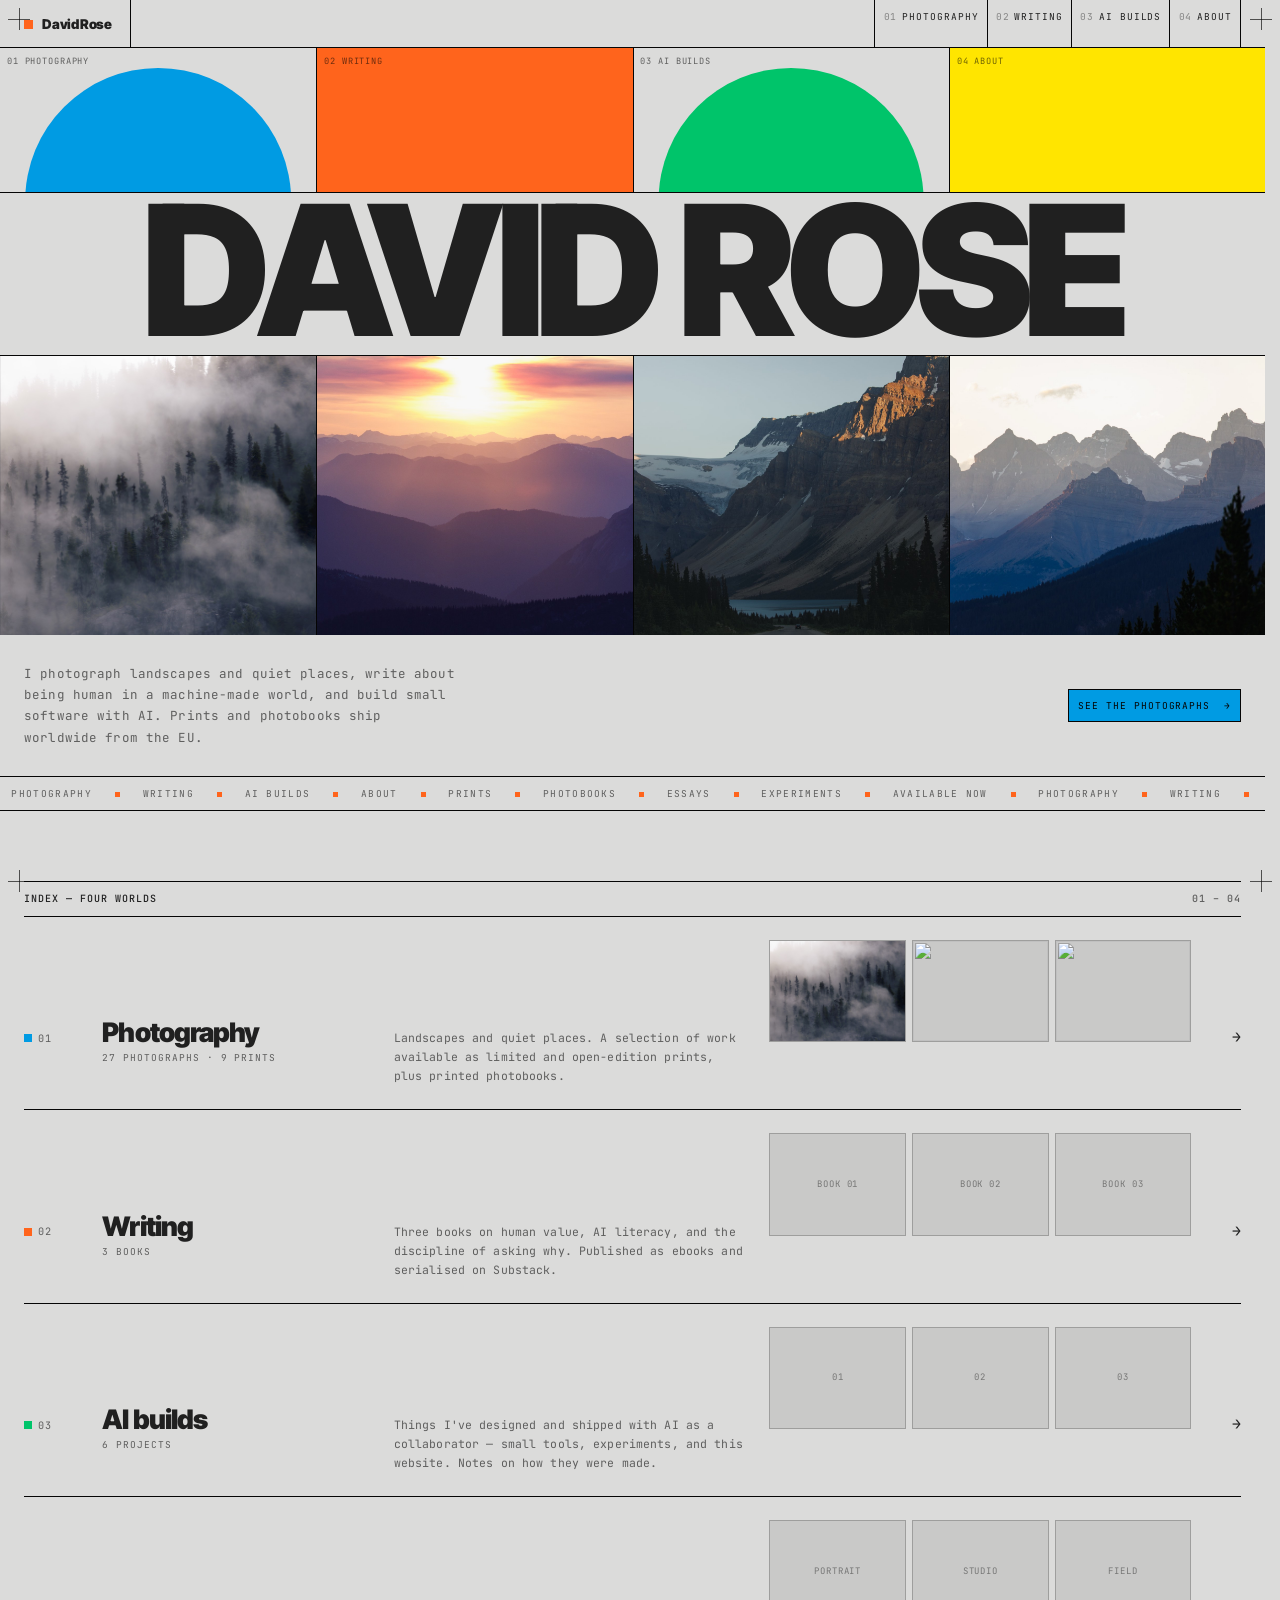
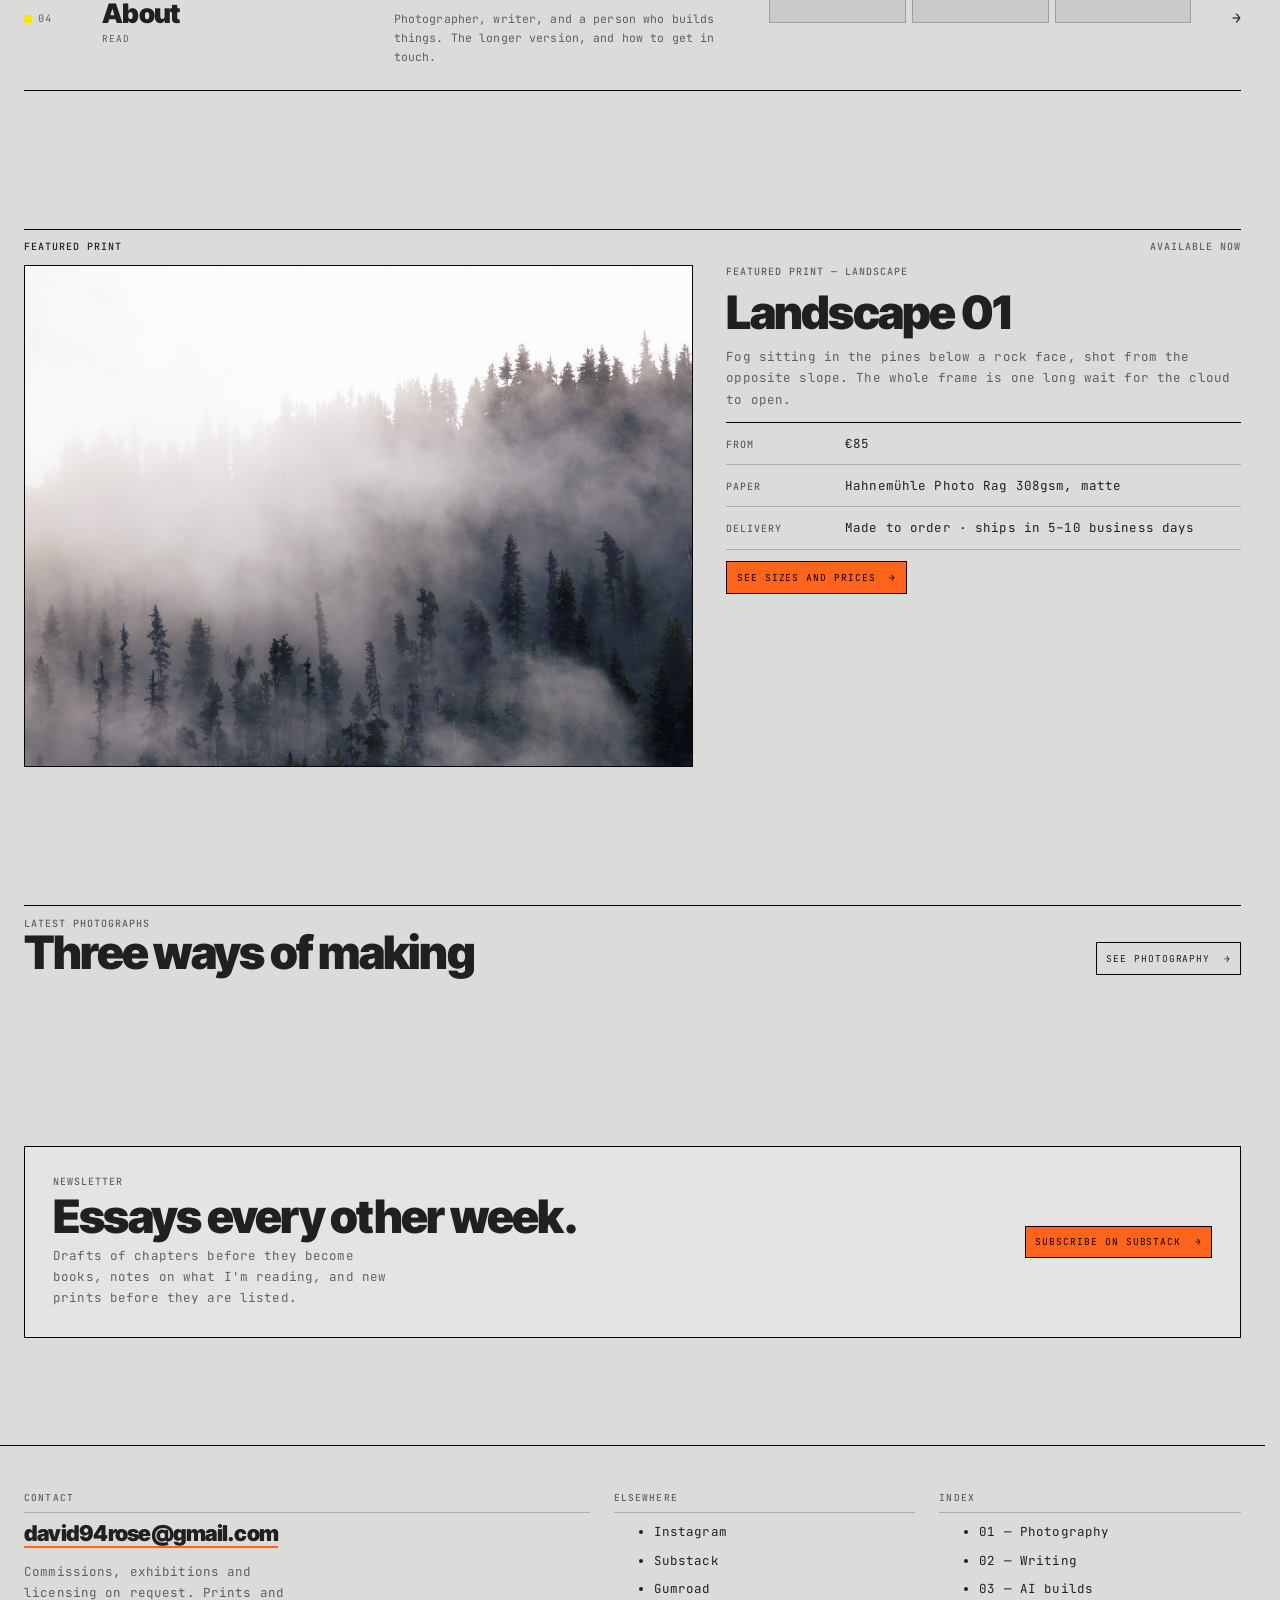
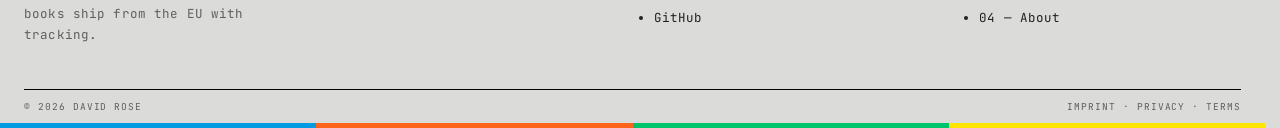
==== commit 3a0a2598: "Hero: poster grid replacing the diagram A poster rather than a diagram, following the mockup: four c" ====
--- a/index.html
+++ b/index.html
@@ -32,24 +32,37 @@
 
 <main id="main">
 
-  <!-- HERO — the four worlds as a diagram -->
-  <section class="hub" data-hub>
-    <div class="hub-frames" aria-hidden="true">
-      <span class="hub-frame hub-frame--a" data-hub-frame><b>01</b></span>
-      <span class="hub-frame hub-frame--b" data-hub-frame><b>02</b></span>
-      <span class="hub-frame hub-frame--c" data-hub-frame><b>03</b></span>
-      <span class="hub-frame hub-frame--d" data-hub-frame><b>04</b></span>
+  <!-- HERO — poster grid: four worlds, four columns -->
+  <section class="poster" aria-label="Four worlds">
+    <div class="poster-band poster-band--forms">
+      <a class="poster-cell poster-cell--circle" href="photography.html" style="--c: var(--blue)">
+        <span class="poster-label">01 Photography</span>
+        <span class="poster-form"></span>
+      </a>
+      <a class="poster-cell poster-cell--block" href="writing.html" style="--c: var(--orange)">
+        <span class="poster-label">02 Writing</span>
+      </a>
+      <a class="poster-cell poster-cell--circle" href="ai.html" style="--c: var(--green)">
+        <span class="poster-label">03 AI builds</span>
+        <span class="poster-form"></span>
+      </a>
+      <a class="poster-cell poster-cell--block" href="about.html" style="--c: var(--yellow)">
+        <span class="poster-label">04 About</span>
+      </a>
     </div>
 
-    <div class="shell">
-      <div class="hub-copy">
-        <p class="hero-kicker label" data-role data-copy-html="index.photographer-writer-bu.kicker"></p>
-        <h1 class="hub-title" data-copy-html="index.photographer-writer-bu.h1"></h1>
-        <p class="hub-lede" data-copy-html="index.photographer-writer-bu.lede"></p>
-        <p class="hub-actions">
-          <a class="btn btn--solid" href="photography.html" data-copy-html="index.photographer-writer-bu.cta"></a>
-        </p>
-      </div>
+    <h1 class="poster-name" data-brand>David Rose</h1>
+
+    <div class="poster-band poster-band--photos" aria-hidden="true">
+      <a class="poster-photo" href="photography.html" data-poster-photo></a>
+      <a class="poster-photo" href="writing.html" data-poster-photo></a>
+      <a class="poster-photo" href="ai.html" data-poster-photo></a>
+      <a class="poster-photo" href="about.html" data-poster-photo></a>
+    </div>
+
+    <div class="shell poster-foot">
+      <p class="poster-lede" data-copy-html="index.photographer-writer-bu.lede"></p>
+      <a class="btn btn--solid" href="photography.html" data-copy-html="index.photographer-writer-bu.cta"></a>
     </div>
   </section>
 
--- a/assets/css/site.css
+++ b/assets/css/site.css
@@ -1839,120 +1839,113 @@
 }
 
 /* ==========================================================================
-   32. hub hero — four worlds converging on a centre
+   33. poster hero — four worlds, four columns
    --------------------------------------------------------------------------
-   The composition is yours: four hairline frames, each anchored to a different
-   corner and running past the edges, meeting around a 2x2 colour cluster. Each
-   frame carries a photograph tinted in its own world colour, so the diagram is
-   also a room full of the actual work.
+   A poster grid rather than a diagram: a band of flat colour forms, the name at
+   full width, then a band of photographs. Each column is one world and links to
+   it, so the hero is also the navigation.
    ========================================================================== */
 
-.hub {
+.poster { border-bottom: 1px solid var(--rule); }
+
+.poster-band { display: grid; grid-template-columns: repeat(4, minmax(0, 1fr)); }
+
+.poster-cell {
   position: relative;
-  display: flex;
-  align-items: flex-end;
-  min-height: min(78vh, 780px);
-  padding-block: clamp(28px, 5vw, 72px) clamp(30px, 4.5vw, 64px);
+  display: block;
   overflow: hidden;
+  height: clamp(104px, 16vh, 184px);
+  background: var(--paper);
+  border-left: 1px solid var(--rule);
+  transition: background-color .28s var(--ease);
+}
+
+.poster-cell:first-child { border-left: 0; }
+.poster-cell--block { background: var(--c); }
+.poster-cell--block:hover { background: var(--ink-hard); }
+
+.poster-form {
+  position: absolute;
+  left: 50%;
+  top: 14%;
+  width: 84%;
+  aspect-ratio: 1;
+  border-radius: 50%;
+  background: var(--c);
+  transform: translateX(-50%);
+  transition: transform .5s var(--ease);
+}
+
+.poster-cell--circle:hover .poster-form { transform: translateX(-50%) scale(1.04); }
+
+.poster-label {
+  position: absolute;
+  top: .7em;
+  left: .8em;
+  z-index: 2;
+  font-family: var(--mono);
+  font-size: clamp(8.5px, .68vw, 10.5px);
+  letter-spacing: .1em;
+  text-transform: uppercase;
+  color: var(--ink-60);
+}
+
+.poster-cell--block:hover .poster-label { color: var(--paper); }
+
+/* the name, full width, breaking the two bands apart */
+.poster-name {
+  font-family: var(--sans);
+  font-weight: 900;
+  font-size: clamp(2.5rem, 14.2vw, 13.6rem);
+  line-height: .8;
+  letter-spacing: -.052em;
+  text-transform: uppercase;
+  text-align: center;
+  white-space: nowrap;
+  overflow: hidden;
+  border-top: 1px solid var(--rule);
   border-bottom: 1px solid var(--rule);
-}
-
-.hub-frames {
-  position: absolute;
-  inset: 0;
-  pointer-events: none;
-  z-index: 1;
-}
-
-.hub-frame {
-  position: absolute;
+  padding: .03em 0 .06em;
+}
+
+.poster-photo {
   display: block;
-  border: 1px solid var(--c);
-  background-color: var(--c);
+  height: clamp(170px, 31vh, 330px);
+  background-color: var(--placeholder);
   background-size: cover;
   background-position: center;
-  background-blend-mode: hard-light;
-  opacity: .26;
-  transform: translate3d(
-    calc(var(--mx, 0px) * var(--depth, 1)),
-    calc(var(--my, 0px) * var(--depth, 1)),
-    0
-  );
-  transition: opacity .5s var(--ease), transform .5s var(--ease);
-  animation: hub-drift 34s ease-in-out infinite alternate;
-}
-
-.hub-frame b {
-  position: absolute;
-  font-family: var(--mono);
-  font-size: clamp(10px, .8vw, 12px);
-  font-weight: 400;
-  letter-spacing: .1em;
-  color: var(--ink-60);
-}
-
-/* the four anchors: top-left, top-right, bottom-right, bottom-left */
-.hub-frame--a { --c: var(--blue);   --depth: 1.35; top: 9%;   left: -14%; width: 48%; height: 42%; animation-delay: -4s; }
-.hub-frame--b { --c: var(--orange); --depth: 1.05; top: -8%;  right: -14%; width: 50%; height: 38%; animation-delay: -13s; }
-.hub-frame--c { --c: var(--green);  --depth: 1.6;  bottom: 7%; right: -12%; width: 44%; height: 40%; animation-delay: -22s; }
-.hub-frame--d { --c: var(--yellow); --depth: 1.2;  bottom: -10%; left: -10%; width: 42%; height: 36%; animation-delay: -30s; }
-
-.hub-frame--a b { top: .8em;    left: .9em; }
-.hub-frame--b b { top: .8em;    right: .9em; }
-.hub-frame--c b { bottom: .8em; right: .9em; }
-.hub-frame--d b { bottom: .8em; left: .9em; }
-
-/* A paper scrim over the left half. The frames keep their colour elsewhere,
-   but text never lands straight on a photograph. */
-.hub::after {
-  content: "";
-  position: absolute;
-  inset: 0;
-  z-index: 2;
-  pointer-events: none;
-  background:
-    radial-gradient(115% 95% at 16% 80%,
-      rgba(219, 219, 218, .95) 0%,
-      rgba(219, 219, 218, .72) 34%,
-      rgba(219, 219, 218, 0) 66%);
-}
-
-/* the words sit at the bottom left, over the diagram */
-.hub > .shell { position: relative; z-index: 3; }
-
-.hub-copy {
-  display: grid;
-  gap: clamp(12px, 1.5vw, 20px);
-  justify-items: start;
-  max-width: min(660px, 100%);
-}
-
-.hub-title {
-  font-family: var(--sans);
-  font-weight: 900;
-  font-size: clamp(1.9rem, 4.4vw, 3.7rem);
-  line-height: .95;
-  letter-spacing: -.042em;
-  max-width: 22ch;
-  text-wrap: balance;
-}
-
-.hub-lede { max-width: 44ch; color: var(--ink-60); }
-
-@keyframes hub-drift {
-  from { background-position: 46% 46%; }
-  to   { background-position: 54% 54%; }
-}
-
-@media (max-width: 900px) {
-  .hub { min-height: min(72vh, 620px); }
-  .hub-frame { opacity: .22; }
-}
-
-@media (max-width: 600px) {
-  .hub-frame--a, .hub-frame--c { display: none; }
+  border-left: 1px solid var(--rule);
+  transition: opacity .3s var(--ease);
+}
+
+.poster-photo:first-child { border-left: 0; }
+.poster-photo:hover { opacity: .82; }
+
+.poster-foot {
+  display: flex;
+  flex-wrap: wrap;
+  align-items: center;
+  justify-content: space-between;
+  gap: 1.2em 2.4em;
+  padding-block: clamp(16px, 2.2vw, 28px);
+}
+
+.poster-lede { max-width: 54ch; color: var(--ink-60); }
+
+@media (max-width: 820px) {
+  .poster-band { grid-template-columns: repeat(2, minmax(0, 1fr)); }
+  .poster-cell:nth-child(3) { border-left: 0; }
+  .poster-photo:nth-child(3) { border-left: 0; }
+  .poster-cell, .poster-photo { border-top: 1px solid var(--rule); }
+  .poster-band--forms .poster-cell:nth-child(1),
+  .poster-band--forms .poster-cell:nth-child(2) { border-top: 0; }
+  .poster-band--photos .poster-photo:nth-child(1),
+  .poster-band--photos .poster-photo:nth-child(2) { border-top: 0; }
+  .poster-cell { height: clamp(96px, 15vh, 140px); }
+  .poster-photo { height: clamp(150px, 22vh, 220px); }
+  .poster-name { font-size: clamp(2rem, 12vw, 5rem); }
 }
 
 @media (prefers-reduced-motion: reduce) {
-  .hub-frame { animation: none; transform: none; }
-}
+  .poster-cell, .poster-form, .poster-photo { transition: none; }
+}
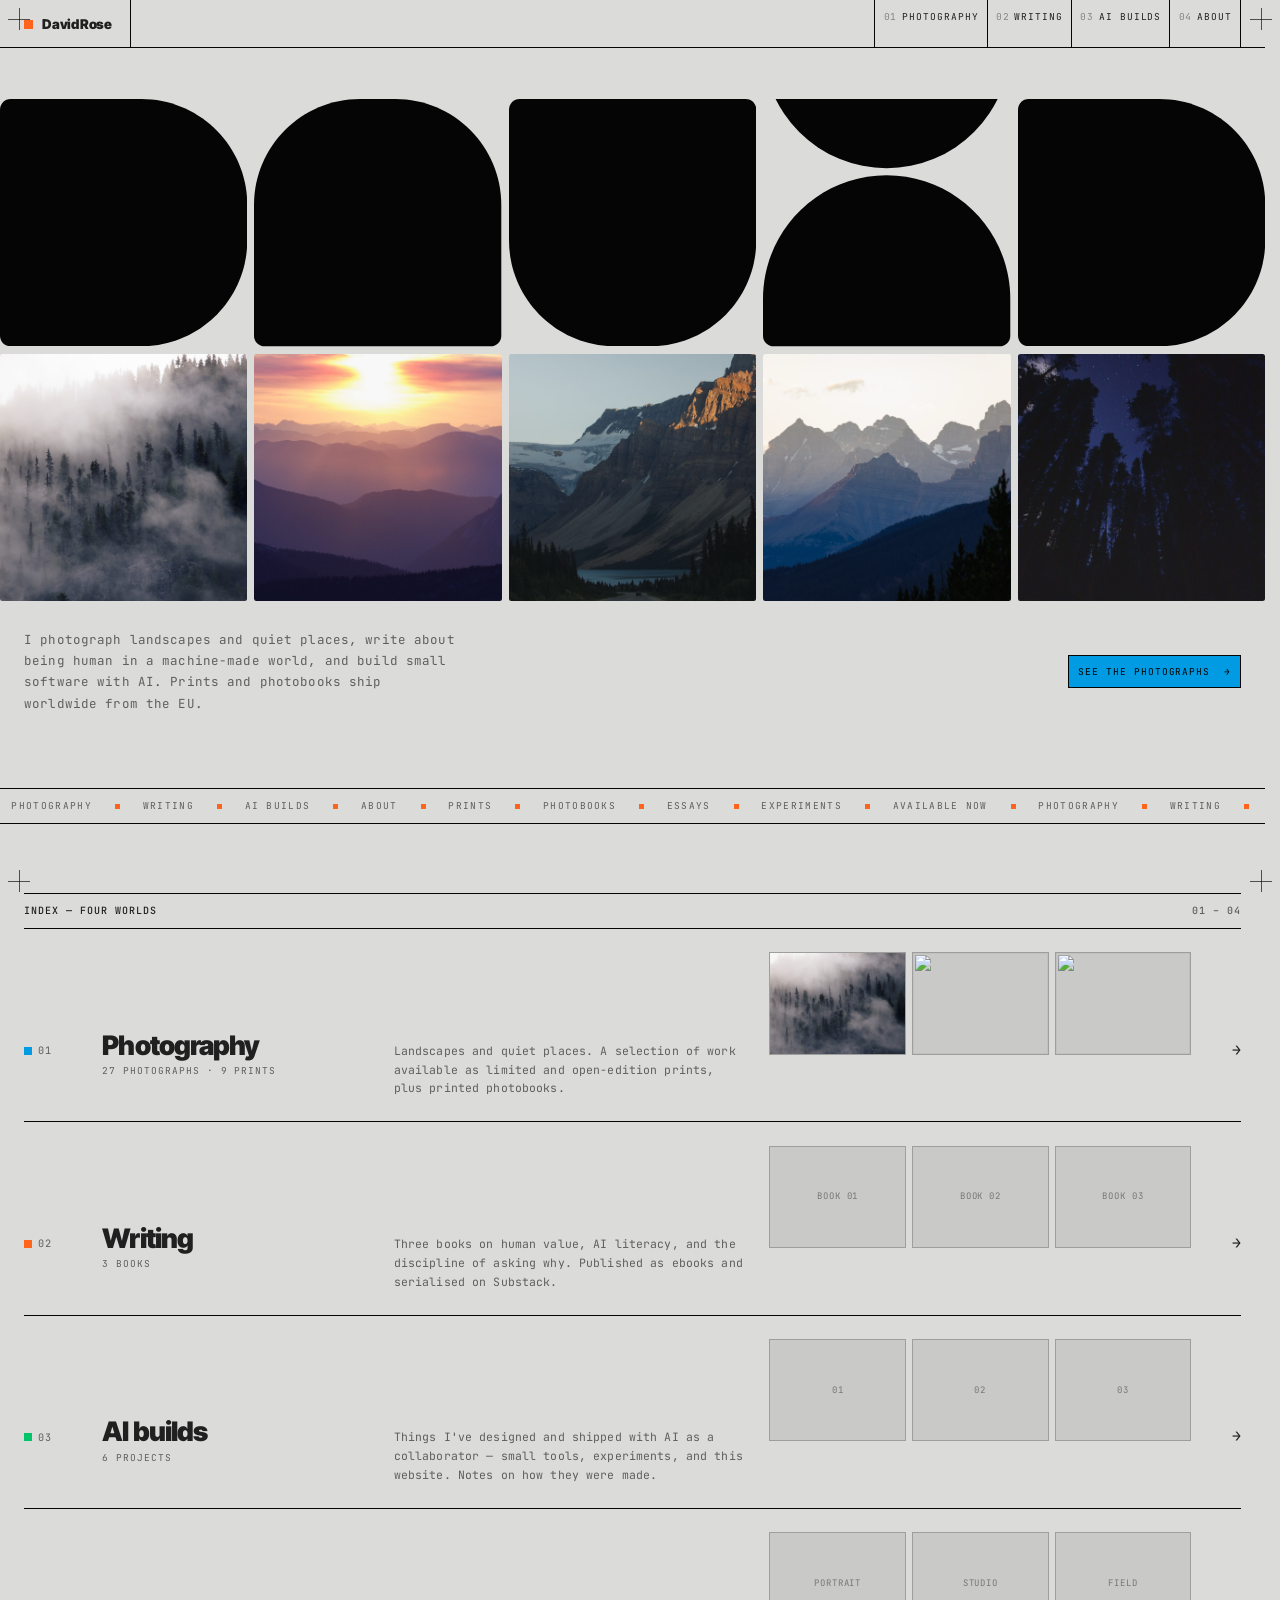
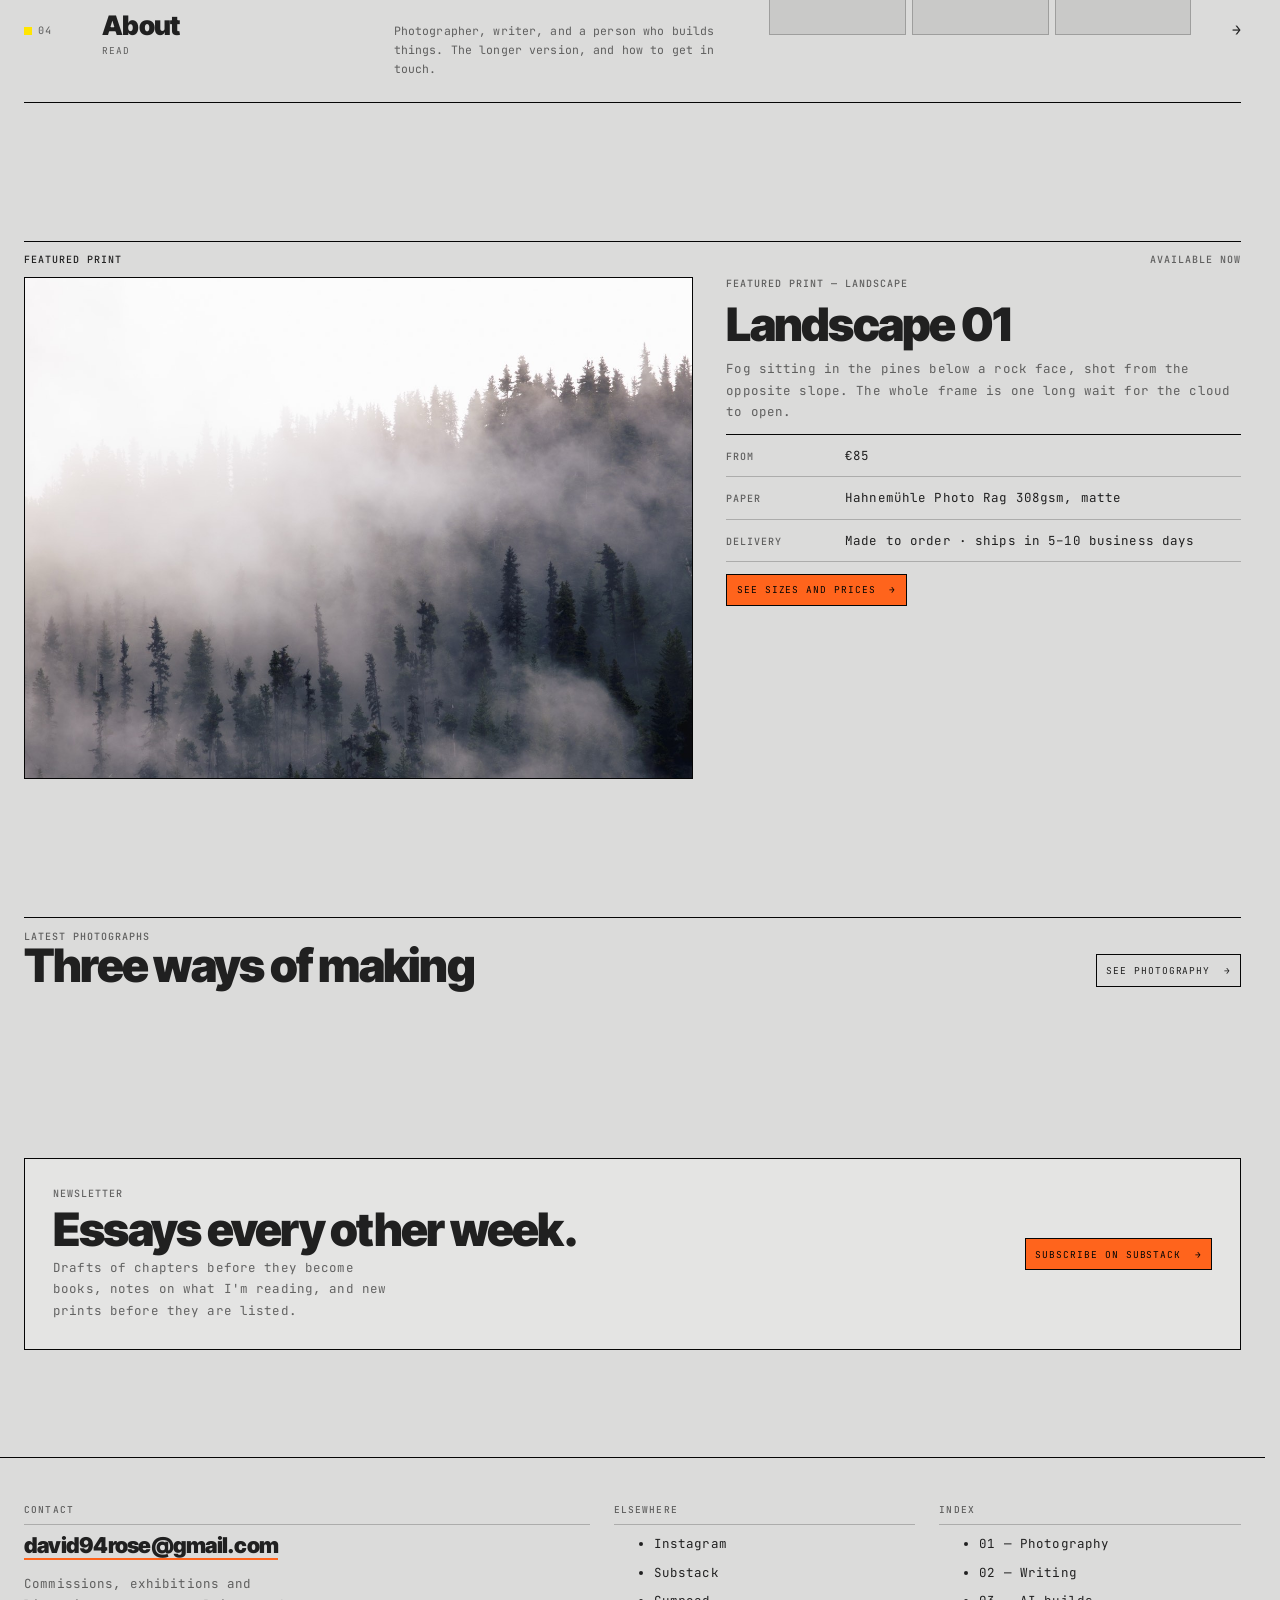
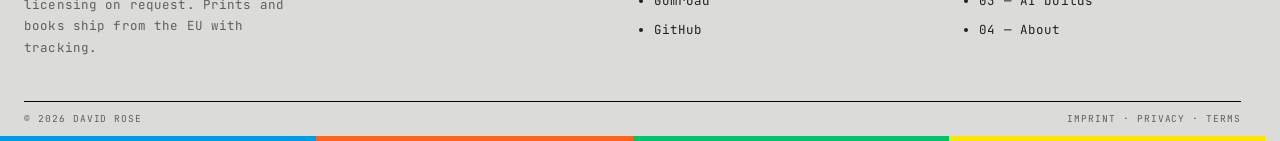
==== commit a27a37b9: "Hero as blocked letterforms; photography page and shop fixes Hero - Five square cells spelling DAVID" ====
--- a/index.html
+++ b/index.html
@@ -32,36 +32,34 @@
 
 <main id="main">
 
-  <!-- HERO — poster grid: four worlds, four columns -->
-  <section class="poster" aria-label="Four worlds">
-    <div class="poster-band poster-band--forms">
-      <a class="poster-cell poster-cell--circle" href="photography.html" style="--c: var(--blue)">
-        <span class="poster-label">01 Photography</span>
-        <span class="poster-form"></span>
-      </a>
-      <a class="poster-cell poster-cell--block" href="writing.html" style="--c: var(--orange)">
-        <span class="poster-label">02 Writing</span>
-      </a>
-      <a class="poster-cell poster-cell--circle" href="ai.html" style="--c: var(--green)">
-        <span class="poster-label">03 AI builds</span>
-        <span class="poster-form"></span>
-      </a>
-      <a class="poster-cell poster-cell--block" href="about.html" style="--c: var(--yellow)">
-        <span class="poster-label">04 About</span>
-      </a>
+  <!-- HERO — the name as blocked letterforms over a scroll of photographs -->
+  <section class="hero" aria-label="David Rose">
+    <h1 class="hero-name" data-brand>David Rose</h1>
+
+    <div class="hero-letters" aria-hidden="true">
+      <div class="hero-cell" style="--c: var(--blue)">
+        <svg class="hero-glyph" viewBox="0 0 350 350" focusable="false"><path d="M0 15C0 6.71574 6.71573 0 15 0H200C282.843 0 350 67.1573 350 150V200C350 282.843 282.843 350 200 350H15C6.71574 350 0 343.284 0 335Z"/></svg>
+      </div>
+      <div class="hero-cell" style="--c: var(--orange)">
+        <svg class="hero-glyph" viewBox="0 0 350 350" focusable="false"><path d="M15 350C6.71573 350 0 343.284 0 335V150C0 67.1573 67.1573 0 150 0H200C282.843 0 350 67.1573 350 150V335C350 343.284 343.284 350 335 350Z"/></svg>
+      </div>
+      <div class="hero-cell" style="--c: var(--green)">
+        <svg class="hero-glyph" viewBox="0 0 350 350" focusable="false"><path d="M335 0C343.284 0 350 6.71573 350 15V200C350 282.843 282.843 350 200 350H150C67.1573 350 0 282.843 0 200V15C0 6.71574 6.71574 0 15 0Z"/></svg>
+      </div>
+      <div class="hero-cell" style="--c: var(--yellow)">
+        <svg class="hero-glyph" viewBox="0 0 350 350" focusable="false"><circle cx="175" cy="-77" r="175"/><path d="M15 350C6.71573 350 0 343.284 0 335V283C0 186.35 78.3499 108 175 108C271.65 108 350 186.35 350 283V335C350 343.284 343.284 350 335 350Z"/></svg>
+      </div>
+      <div class="hero-cell" style="--c: var(--blue)">
+        <svg class="hero-glyph" viewBox="0 0 350 350" focusable="false"><path d="M0 15C0 6.71574 6.71573 0 15 0H200C282.843 0 350 67.1573 350 150V200C350 282.843 282.843 350 200 350H15C6.71574 350 0 343.284 0 335Z"/></svg>
+      </div>
     </div>
 
-    <h1 class="poster-name" data-brand>David Rose</h1>
-
-    <div class="poster-band poster-band--photos" aria-hidden="true">
-      <a class="poster-photo" href="photography.html" data-poster-photo></a>
-      <a class="poster-photo" href="writing.html" data-poster-photo></a>
-      <a class="poster-photo" href="ai.html" data-poster-photo></a>
-      <a class="poster-photo" href="about.html" data-poster-photo></a>
+    <div class="hero-photos" aria-hidden="true">
+      <div class="hero-strip" data-hero-strip></div>
     </div>
 
-    <div class="shell poster-foot">
-      <p class="poster-lede" data-copy-html="index.photographer-writer-bu.lede"></p>
+    <div class="shell hero-foot">
+      <p class="hero-lede" data-copy-html="index.photographer-writer-bu.lede"></p>
       <a class="btn btn--solid" href="photography.html" data-copy-html="index.photographer-writer-bu.cta"></a>
     </div>
   </section>
--- a/assets/css/site.css
+++ b/assets/css/site.css
@@ -343,14 +343,28 @@
 /* mono data list — the "specification table" look */
 .hero-grid .meta { display: grid; border-top: 1px solid var(--rule); }
 
-.hero-grid .meta > div {
+/* rows can be divs, buttons or links — the outline is navigable */
+.hero-grid .meta > div,
+.hero-grid .meta > button,
+.hero-grid .meta > a {
   display: grid;
   grid-template-columns: minmax(0, 1fr) minmax(0, 1.1fr);
   gap: 1em;
   align-items: baseline;
-  padding: .7em 0;
+  padding: .7em .5em;
+  margin-inline: -.5em;
   border-bottom: 1px solid var(--rule-soft);
 }
+
+.hero-grid .meta > button,
+.hero-grid .meta > a {
+  width: calc(100% + 1em);
+  text-align: left;
+  transition: background-color .2s var(--ease);
+}
+
+.hero-grid .meta > button:hover,
+.hero-grid .meta > a:hover { background: var(--surface); }
 
 .hero-grid .meta .v {
   text-align: right;
@@ -580,13 +594,17 @@
   color: rgba(5, 5, 5, .4);
 }
 
-/* ---------- 11b. showcase — colour field + photo-grid ----------
-   Photographs float small inside a saturated field, each carrying a bracketed
-   index, with generous air between them. Nothing is cropped: every frame keeps
-   its own aspect ratio, and the staggering is what stops mixed ratios fighting. */
+/* ---------- 11b. showcase — photo-grid ----------
+   Photographs float small on paper, each carrying a bracketed index, with
+   generous air between them. Nothing is cropped: every frame keeps its own
+   aspect ratio, and the staggering is what stops mixed ratios fighting.
+
+   No colour field. The saturated band was the only place on the site where
+   whole sections changed background, and it made the work compete with its own
+   surroundings. Colour is now carried only by the tabs and by the hover, the
+   same way the nav carries it — as an accent on paper, not as a field. */
 
 .showcase {
-  background: var(--field, var(--blue));
   border-top: 1px solid var(--rule);
   border-bottom: 1px solid var(--rule);
   padding-block: clamp(22px, 3.2vw, 44px) clamp(10px, 1.8vw, 20px);
@@ -634,12 +652,16 @@
 }
 
 .print-card {
+  --card-pad: clamp(8px, .85vw, 12px);
   display: grid;
   grid-template-rows: auto 1fr;
   gap: 0;
   text-align: left;
   background: transparent;
   border: 1px solid var(--rule);
+  /* the inset is what gives the border and the hover fill room to breathe —
+     the picture used to sit flush against the frame edge */
+  padding: var(--card-pad);
   transition: background-color var(--fast);
   align-content: stretch;
 }
@@ -651,7 +673,8 @@
   aspect-ratio: var(--ar, 4 / 3);
   background: var(--placeholder);
   overflow: hidden;
-  border-bottom: 1px solid var(--rule);
+  /* the hairline under the picture went with the padding — a coloured frame
+     with a rule across it would fight itself on hover */
   position: relative;
 }
 
@@ -663,7 +686,9 @@
   grid-template-columns: minmax(0, 1fr) auto;
   gap: .4em 1em;
   align-items: baseline;
-  padding: .7em .8em .75em;
+  /* vertical only: the text aligns with the picture's left edge, which is now
+     the card padding rather than the frame */
+  padding: .8em 0 .15em;
 }
 
 .print-card .ttl {
@@ -1460,7 +1485,8 @@
 .tab:hover { background: rgba(5, 5, 5, .1); }
 
 .tab[aria-pressed="true"] {
-  background: var(--contrast, var(--ink-hard));
+  /* --tint is the series' own colour, set per tab by renderGalleryBody */
+  background: var(--tint, var(--ink-hard));
   border-color: var(--ink-hard);
   color: var(--ink-hard);
 }
@@ -1653,10 +1679,11 @@
 /* ==========================================================================
    27. hover: the labels highlight
    --------------------------------------------------------------------------
-   On a saturated field the palette colour cannot sit behind text and be seen,
-   so the highlight inverts — a black band with the world colour as the type.
-   Same treatment as the active tab. On the Collections and Print shop tabs it
-   switches to green and yellow on its own.
+   The highlight is the series' own colour — blue on Landscape, orange on
+   Artistic — so the tab you pressed and the card you are pointing at agree.
+   It used to be the contrasting colour, because that was the only one that
+   could sit on top of a saturated field; with the field gone the accent can be
+   the colour the series actually is.
    ========================================================================== */
 
 .photo-idx,
@@ -1665,7 +1692,7 @@
 }
 
 /* Hovering lights up the whole card — the number and the picture together —
-   in that gallery's contrasting colour, so the work separates from the field.
+   in that gallery's own colour, so the tab and the hover agree.
 
    The fill is a plain background on the tile itself, not a pseudo-element
    behind it: a background cannot fail to paint. The padding and matching
@@ -1681,7 +1708,7 @@
 }
 
 .photo:hover,
-.photo:focus-visible { background: var(--contrast, var(--ink-hard)); }
+.photo:focus-visible { background: var(--tint, var(--ink-hard)); }
 
 /* no lift on hover: the colour is the feedback */
 .photo:hover { transform: none; }
@@ -1839,89 +1866,103 @@
 }
 
 /* ==========================================================================
-   33. poster hero — four worlds, four columns
+   33. hero — the name as blocked letterforms
    --------------------------------------------------------------------------
-   A poster grid rather than a diagram: a band of flat colour forms, the name at
-   full width, then a band of photographs. Each column is one world and links to
-   it, so the hero is also the navigation.
+   Five equal squares spelling DAVID in solid silhouettes, with a strip of
+   photographs scrolling underneath.
+
+   The two rows are the same height by construction, not by tuning: every
+   letter cell takes its height from its width (aspect-ratio 1/1), and every
+   photograph is a square of exactly the same width, so the rows cannot drift
+   apart when the viewport changes.
+
+   The glyphs are geometry, not type. A rectangle with a circular bulge, a
+   dome, the same dome inverted, a circle cut by the cell edge, then the first
+   shape again. Two radii do all the work: 15 for the square corners, 150 for
+   the dominant curve, drawn as quarter-circles joined by a 50-unit flat.
    ========================================================================== */
 
-.poster { border-bottom: 1px solid var(--rule); }
-
-.poster-band { display: grid; grid-template-columns: repeat(4, minmax(0, 1fr)); }
-
-.poster-cell {
+.hero {
+  --hero-gap: max(2px, .56vw);
   position: relative;
+  border-bottom: 1px solid var(--rule);
+}
+
+/* the real name, for search and screen readers — the letters are decoration */
+.hero-name {
+  position: absolute;
+  width: 1px;
+  height: 1px;
+  margin: -1px;
+  padding: 0;
+  overflow: hidden;
+  clip-path: inset(50%);
+  white-space: nowrap;
+  border: 0;
+}
+
+.hero-letters {
+  display: grid;
+  grid-template-columns: repeat(5, minmax(0, 1fr));
+  gap: var(--hero-gap);
+}
+
+.hero-cell {
+  position: relative;
+  aspect-ratio: 1 / 1;
+  overflow: hidden;
+  background: var(--paper);
+}
+
+.hero-glyph {
+  position: absolute;
+  inset: 0;
+  width: 100%;
+  height: 100%;
+  fill: var(--ink-hard);
+  transition: fill .3s var(--ease);
+}
+
+.hero-cell:hover .hero-glyph { fill: var(--c, var(--ink-hard)); }
+
+/* ---- the photograph strip ------------------------------------------------ */
+
+.hero-photos {
+  margin-top: var(--hero-gap);
+  overflow: hidden;
+}
+
+/* Column count and width are set by initHero() from the number of
+   photographs it renders: 2n columns on a strip of
+   (2n/5) x W + ((2n-5)/5) x gap, which is the width at which every picture
+   is exactly one letter-cell wide. The values here are the 6-photo default
+   and only apply before the script runs, when the strip is still empty. */
+.hero-strip {
+  display: grid;
+  grid-template-columns: repeat(12, minmax(0, 1fr));
+  gap: var(--hero-gap);
+  width: calc(240% + 1.4 * var(--hero-gap));
+  animation: hero-marquee 72s linear infinite;
+}
+
+.hero-strip img {
   display: block;
-  overflow: hidden;
-  height: clamp(104px, 16vh, 184px);
-  background: var(--paper);
-  border-left: 1px solid var(--rule);
-  transition: background-color .28s var(--ease);
-}
-
-.poster-cell:first-child { border-left: 0; }
-.poster-cell--block { background: var(--c); }
-.poster-cell--block:hover { background: var(--ink-hard); }
-
-.poster-form {
-  position: absolute;
-  left: 50%;
-  top: 14%;
-  width: 84%;
-  aspect-ratio: 1;
-  border-radius: 50%;
-  background: var(--c);
-  transform: translateX(-50%);
-  transition: transform .5s var(--ease);
-}
-
-.poster-cell--circle:hover .poster-form { transform: translateX(-50%) scale(1.04); }
-
-.poster-label {
-  position: absolute;
-  top: .7em;
-  left: .8em;
-  z-index: 2;
-  font-family: var(--mono);
-  font-size: clamp(8.5px, .68vw, 10.5px);
-  letter-spacing: .1em;
-  text-transform: uppercase;
-  color: var(--ink-60);
-}
-
-.poster-cell--block:hover .poster-label { color: var(--paper); }
-
-/* the name, full width, breaking the two bands apart */
-.poster-name {
-  font-family: var(--sans);
-  font-weight: 900;
-  font-size: clamp(2.5rem, 14.2vw, 13.6rem);
-  line-height: .8;
-  letter-spacing: -.052em;
-  text-transform: uppercase;
-  text-align: center;
-  white-space: nowrap;
-  overflow: hidden;
-  border-top: 1px solid var(--rule);
-  border-bottom: 1px solid var(--rule);
-  padding: .03em 0 .06em;
-}
-
-.poster-photo {
-  display: block;
-  height: clamp(170px, 31vh, 330px);
-  background-color: var(--placeholder);
-  background-size: cover;
-  background-position: center;
-  border-left: 1px solid var(--rule);
-  transition: opacity .3s var(--ease);
-}
-
-.poster-photo:first-child { border-left: 0; }
-.poster-photo:hover { opacity: .82; }
-
-.poster-foot {
+  width: 100%;
+  height: auto;
+  aspect-ratio: 1 / 1;
+  object-fit: cover;
+  object-position: center;
+  border-radius: 2.5px;
+}
+
+@keyframes hero-marquee {
+  from { transform: translateX(0); }
+  to   { transform: translateX(calc(-50% - var(--hero-gap) / 2)); }
+}
+
+.hero-photos:hover .hero-strip { animation-play-state: paused; }
+
+.hero-foot {
   display: flex;
   flex-wrap: wrap;
   align-items: center;
@@ -1930,22 +1971,8 @@
   padding-block: clamp(16px, 2.2vw, 28px);
 }
 
-.poster-lede { max-width: 54ch; color: var(--ink-60); }
-
-@media (max-width: 820px) {
-  .poster-band { grid-template-columns: repeat(2, minmax(0, 1fr)); }
-  .poster-cell:nth-child(3) { border-left: 0; }
-  .poster-photo:nth-child(3) { border-left: 0; }
-  .poster-cell, .poster-photo { border-top: 1px solid var(--rule); }
-  .poster-band--forms .poster-cell:nth-child(1),
-  .poster-band--forms .poster-cell:nth-child(2) { border-top: 0; }
-  .poster-band--photos .poster-photo:nth-child(1),
-  .poster-band--photos .poster-photo:nth-child(2) { border-top: 0; }
-  .poster-cell { height: clamp(96px, 15vh, 140px); }
-  .poster-photo { height: clamp(150px, 22vh, 220px); }
-  .poster-name { font-size: clamp(2rem, 12vw, 5rem); }
-}
+.hero-lede { max-width: 54ch; color: var(--ink-60); }
 
 @media (prefers-reduced-motion: reduce) {
-  .poster-cell, .poster-form, .poster-photo { transition: none; }
-}
+  .hero-strip { animation: none; }
+}
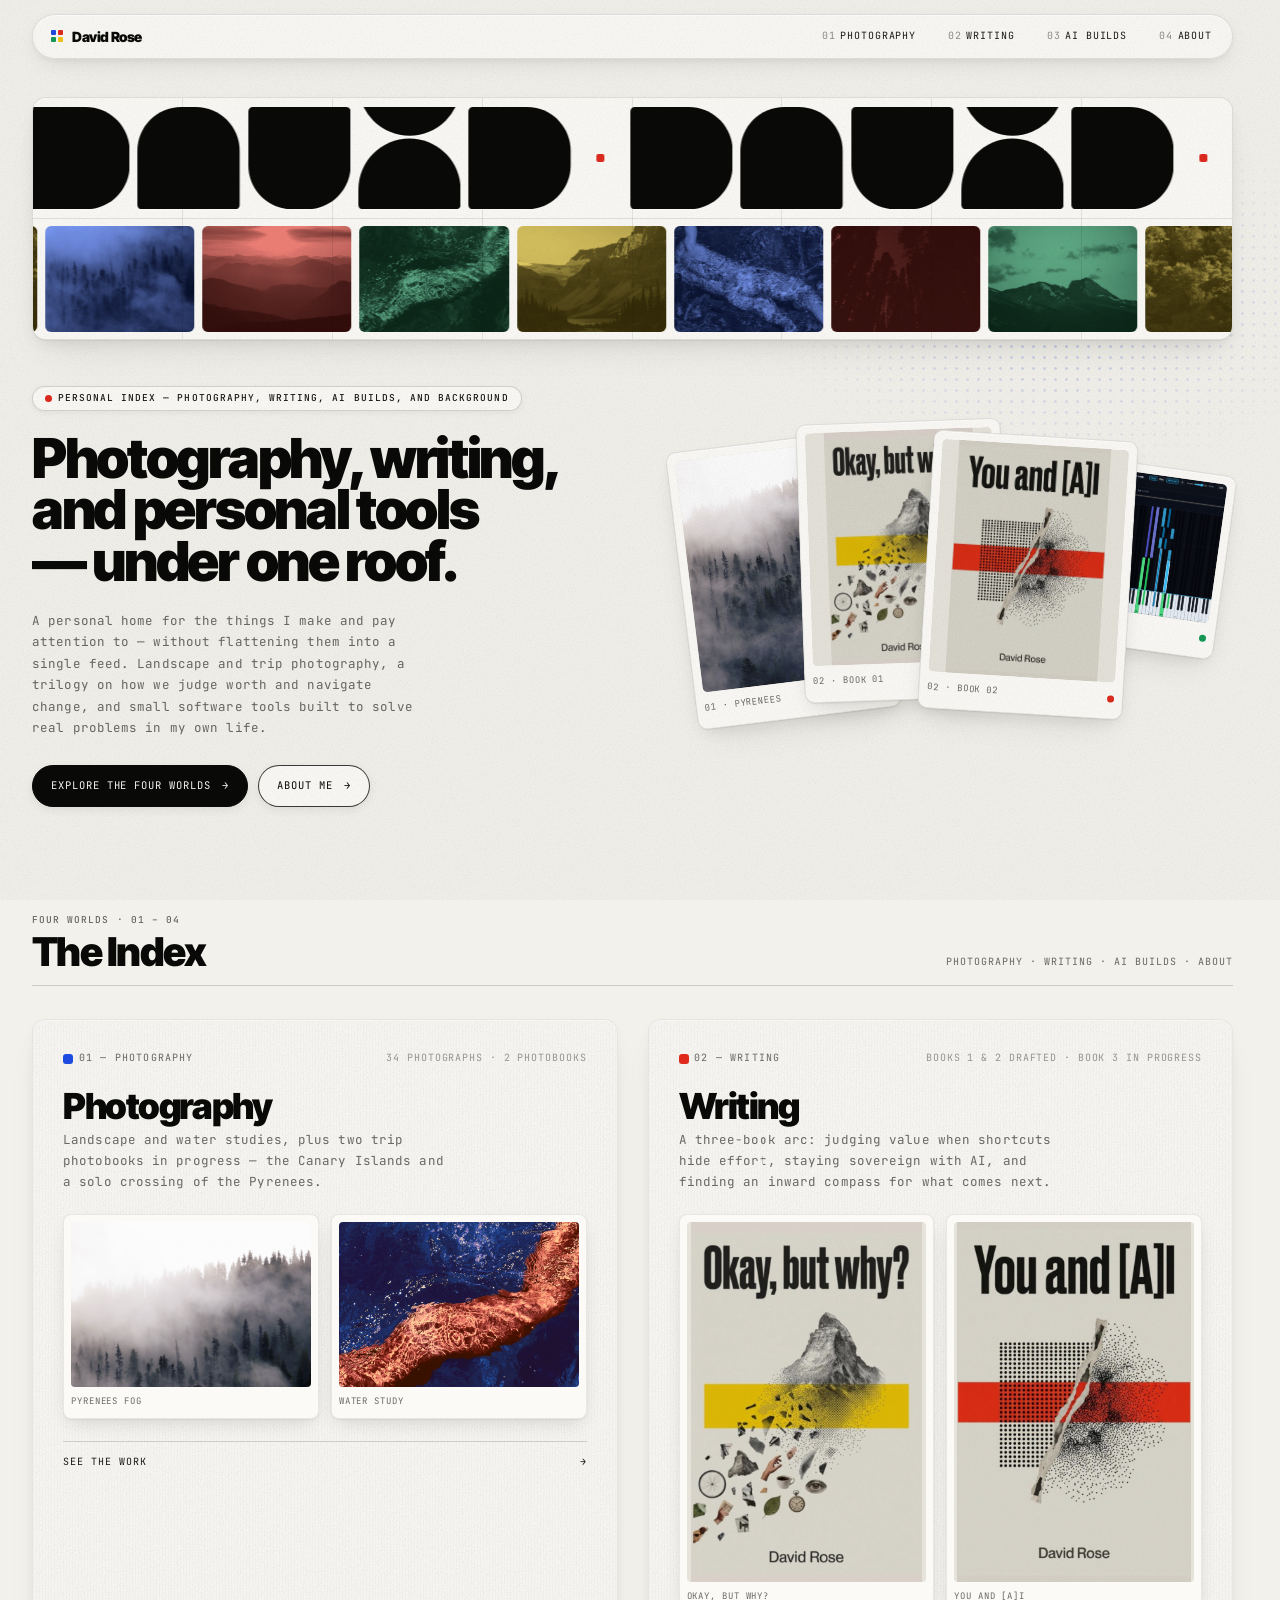
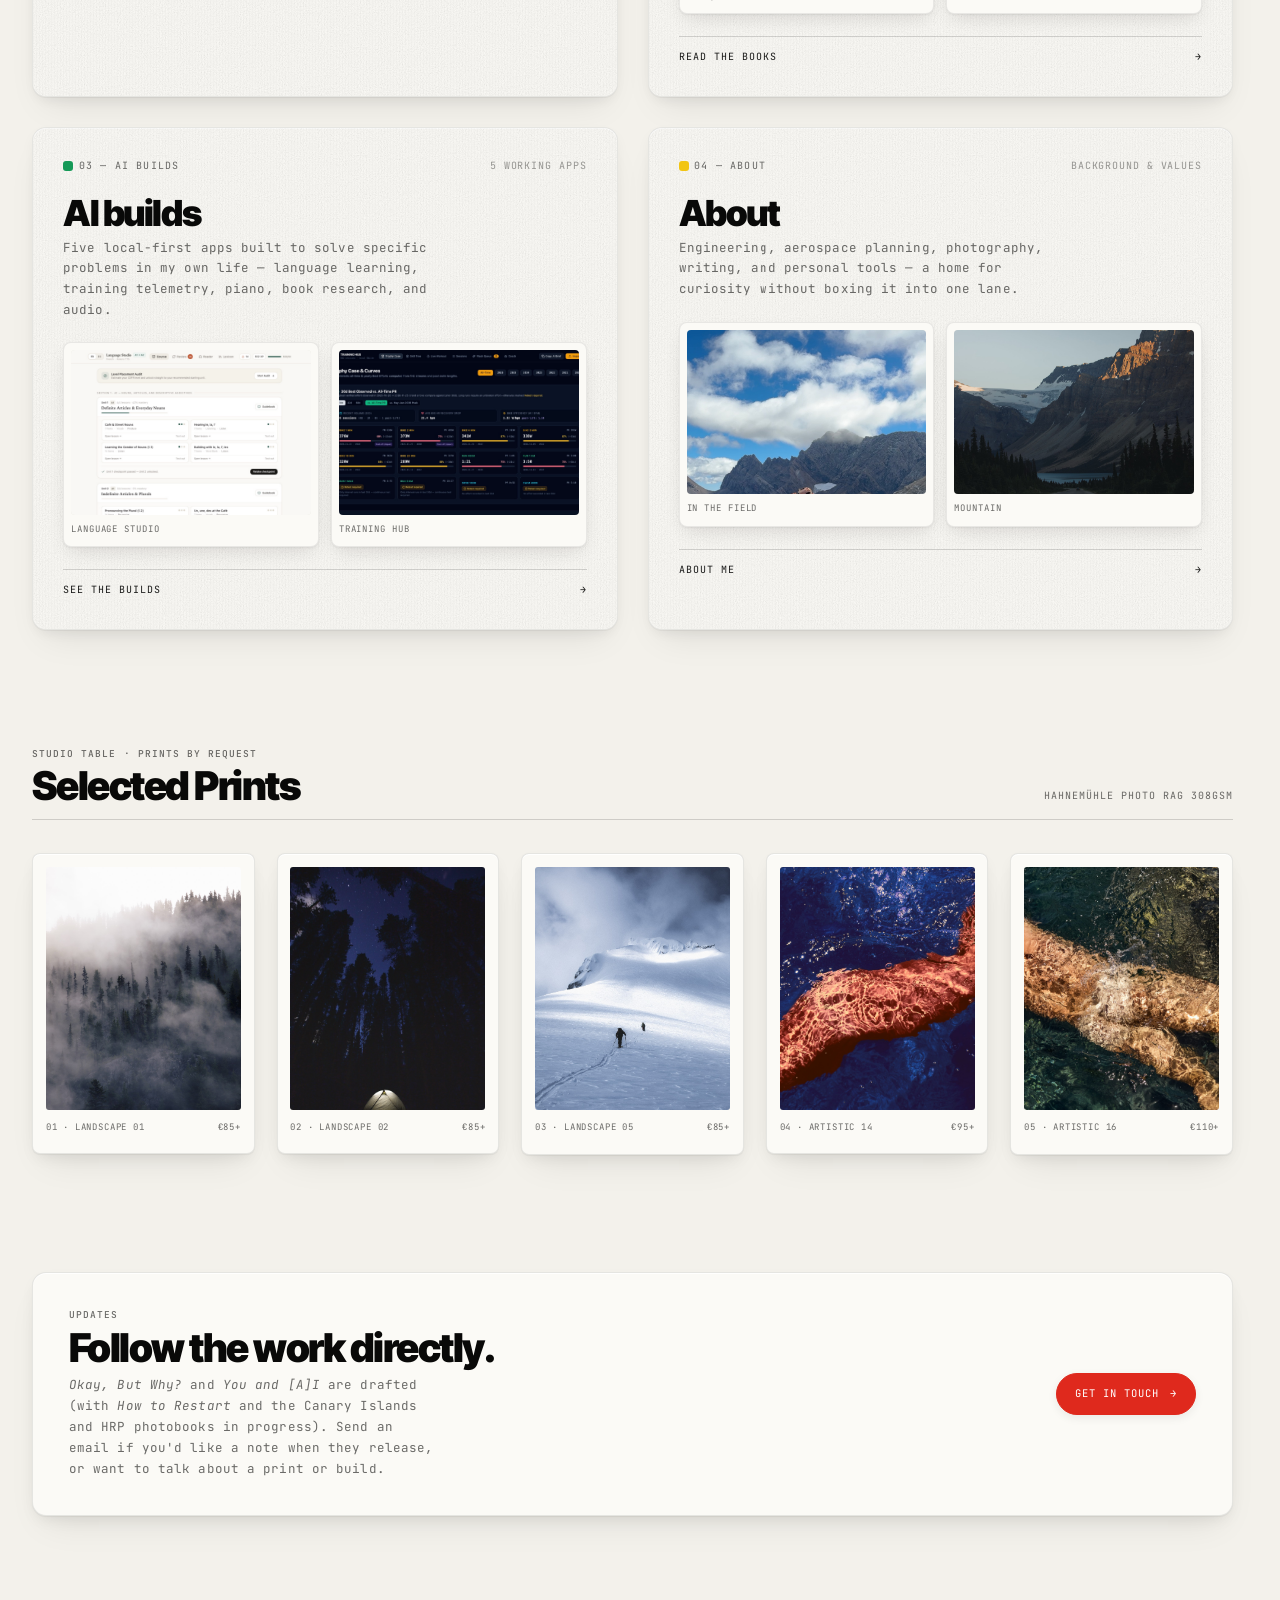
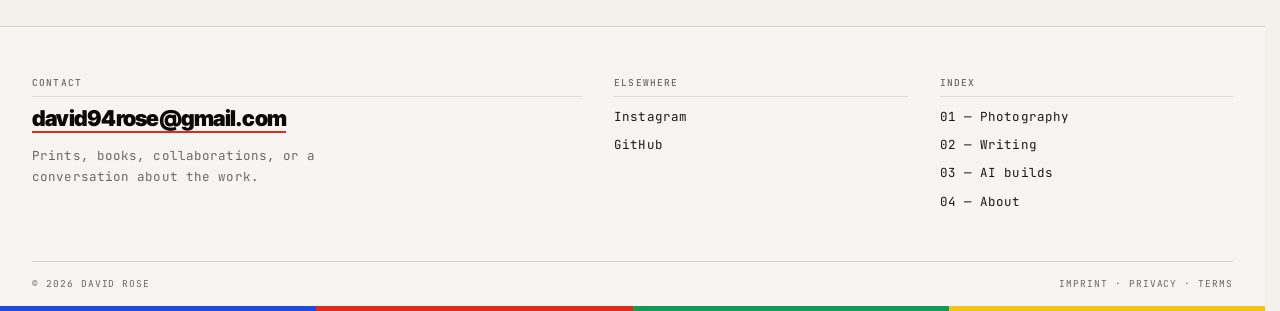
==== commit b6413dcf: "Tactile print table redesign, updated trilogy/apps/about copy, and real media assets" ====
--- a/index.html
+++ b/index.html
@@ -3,17 +3,18 @@
 <head>
 <meta charset="utf-8">
 <meta name="viewport" content="width=device-width, initial-scale=1">
-<title>David Rose — Photography, Writing, AI builds</title>
-<meta name="description" content="Photographs, books on life and AI, and things built with AI. Prints and photobooks ship worldwide from the EU.">
-<meta property="og:title" content="David Rose — Photography, Writing, AI builds">
-<meta property="og:description" content="Photographs, books on life and AI, and things built with AI.">
+<title>David Rose — Photography, Writing, AI Builds</title>
+<meta name="description" content="A personal home for photography, a trilogy on value and AI, and five local-first tools built for daily use.">
+<meta property="og:title" content="David Rose — Photography, Writing, AI Builds">
+<meta property="og:description" content="A personal home for photography, a trilogy on value and AI, and five local-first tools built for daily use.">
+<meta property="og:image" content="https://davidrose-site.david94rose.workers.dev/assets/img/photos/landscape-h39a0377.jpg">
 <meta property="og:type" content="website">
-<meta name="theme-color" content="#dbdbda">
+<meta name="theme-color" content="#f3f1eb">
 <link rel="icon" href="assets/favicon.svg" type="image/svg+xml">
 <link rel="preconnect" href="https://fonts.googleapis.com">
 <link rel="preconnect" href="https://fonts.gstatic.com" crossorigin>
 <link href="https://fonts.googleapis.com/css2?family=Inter+Tight:wght@400;500;700;800;900&family=JetBrains+Mono:wght@400;500&display=swap" rel="stylesheet">
-<link rel="stylesheet" href="assets/css/site.css">
+<link rel="stylesheet" href="assets/css/site.css?v=20261125f">
 <script>document.documentElement.classList.add('js')</script>
 </head>
 <body data-world="home">
@@ -32,79 +33,88 @@
 
 <main id="main">
 
-  <!-- HERO — the name as blocked letterforms over a scroll of photographs -->
-  <section class="hero" aria-label="David Rose">
-    <h1 class="hero-name" data-brand>David Rose</h1>
+  <!-- HERO — counter-scrolling cryptic DAVID + duotone photo ribbon, editorial split & fanned proof deck -->
+  <section class="hero-stage" aria-label="David Rose">
+    <div class="halftone-cloud" aria-hidden="true"></div>
 
-    <div class="hero-letters" aria-hidden="true">
-      <div class="hero-cell" style="--c: var(--blue)">
-        <svg class="hero-glyph" viewBox="0 0 350 350" focusable="false"><path d="M0 15C0 6.71574 6.71573 0 15 0H200C282.843 0 350 67.1573 350 150V200C350 282.843 282.843 350 200 350H15C6.71574 350 0 343.284 0 335Z"/></svg>
+    <div class="shell">
+      <div class="ribbon-card" id="specimen" aria-hidden="true">
+        <div class="ribbon-grid-overlay">
+          <i></i><i></i><i></i><i></i><i></i><i></i><i></i><i></i>
+        </div>
+        <div class="band band--letters">
+          <div class="band-track" data-hero-letters></div>
+        </div>
+        <div class="band band--photos">
+          <div class="band-track" data-hero-strip></div>
+        </div>
       </div>
-      <div class="hero-cell" style="--c: var(--orange)">
-        <svg class="hero-glyph" viewBox="0 0 350 350" focusable="false"><path d="M15 350C6.71573 350 0 343.284 0 335V150C0 67.1573 67.1573 0 150 0H200C282.843 0 350 67.1573 350 150V335C350 343.284 343.284 350 335 350Z"/></svg>
+
+      <div class="hero-split">
+        <div class="hero-copy">
+          <p class="hero-pill label" data-copy-html="index.photographer-writer-bu.kicker"></p>
+          <h1 class="hero-h1" data-copy-html="index.photographer-writer-bu.h1"></h1>
+          <p class="hero-lede" data-copy-html="index.photographer-writer-bu.lede"></p>
+          <div class="hero-btns">
+            <a class="btn btn--solid" href="#worlds" data-copy-html="index.photographer-writer-bu.cta"></a>
+            <a class="btn" href="about.html" data-world="about">About me</a>
+          </div>
+        </div>
+
+        <div class="proof-fan" aria-label="Featured studio proofs">
+          <a class="proof-card" href="photography.html" data-world="photography" data-slot="0" style="--c:var(--blue); --ink-on:#fff">
+            <span class="pc-shot"><img src="assets/img/photos/landscape-h39a0377.jpg" alt="Pyrenees fog"></span>
+            <span class="pc-meta"><span>01 · Pyrenees</span><span class="pc-dot"></span></span>
+          </a>
+
+          <a class="proof-card proof-card--book" href="writing.html" data-world="writing" data-slot="1" style="--c:var(--yellow); --ink-on:#090908">
+            <span class="pc-shot"><img src="assets/img/books/01-okay-but-why.jpg?v=20261125b" alt="Okay, But Why?"></span>
+            <span class="pc-meta"><span>02 · Book 01</span><span class="pc-dot"></span></span>
+          </a>
+
+          <a class="proof-card proof-card--book" href="writing.html" data-world="writing" data-slot="2" style="--c:var(--red); --ink-on:#fff">
+            <span class="pc-shot"><img src="assets/img/books/02-you-and-ai.jpg?v=20261125b" alt="You and [A]I"></span>
+            <span class="pc-meta"><span>02 · Book 02</span><span class="pc-dot"></span></span>
+          </a>
+
+          <a class="proof-card proof-card--wide" href="ai.html" data-world="ai" data-slot="3" style="--c:var(--green); --ink-on:#fff">
+            <span class="pc-shot"><img src="assets/img/projects/piano-wait-mode.jpg" alt="Piano Teacher"></span>
+            <span class="pc-meta"><span>03 · Piano Teacher</span><span class="pc-dot"></span></span>
+          </a>
+        </div>
       </div>
-      <div class="hero-cell" style="--c: var(--green)">
-        <svg class="hero-glyph" viewBox="0 0 350 350" focusable="false"><path d="M335 0C343.284 0 350 6.71573 350 15V200C350 282.843 282.843 350 200 350H150C67.1573 350 0 282.843 0 200V15C0 6.71574 6.71574 0 15 0Z"/></svg>
-      </div>
-      <div class="hero-cell" style="--c: var(--yellow)">
-        <svg class="hero-glyph" viewBox="0 0 350 350" focusable="false"><circle cx="175" cy="-77" r="175"/><path d="M15 350C6.71573 350 0 343.284 0 335V283C0 186.35 78.3499 108 175 108C271.65 108 350 186.35 350 283V335C350 343.284 343.284 350 335 350Z"/></svg>
-      </div>
-      <div class="hero-cell" style="--c: var(--blue)">
-        <svg class="hero-glyph" viewBox="0 0 350 350" focusable="false"><path d="M0 15C0 6.71574 6.71573 0 15 0H200C282.843 0 350 67.1573 350 150V200C350 282.843 282.843 350 200 350H15C6.71574 350 0 343.284 0 335Z"/></svg>
-      </div>
-    </div>
-
-    <div class="hero-photos" aria-hidden="true">
-      <div class="hero-strip" data-hero-strip></div>
-    </div>
-
-    <div class="shell hero-foot">
-      <p class="hero-lede" data-copy-html="index.photographer-writer-bu.lede"></p>
-      <a class="btn btn--solid" href="photography.html" data-copy-html="index.photographer-writer-bu.cta"></a>
     </div>
   </section>
 
-  <div class="ticker" aria-hidden="true">
-    <div class="ticker-track" data-ticker></div>
-  </div>
-
-  <!-- INDEX -->
-  <section class="section">
+  <!-- INDEX — FOUR FLOATING COTTON-PAPER FOLIOS -->
+  <section class="section" id="worlds">
     <div class="shell">
-      <div class="rule-label">
-        <span class="label">Index — four worlds</span>
-        <span class="label r">01 – 04</span>
+      <div class="section-head">
+        <div>
+          <p class="label muted">Four worlds · 01 – 04</p>
+          <h2 class="h2">The Index</h2>
+        </div>
+        <p class="aside">Photography · Writing · AI builds · About</p>
       </div>
-      <div class="rows" data-worlds></div>
+      <div class="folio-grid" data-worlds></div>
     </div>
   </section>
 
-  <!-- FEATURED PRINT -->
+  <!-- SELECTED PRINTS — FLOATING ARCHIVAL PRINTS ON THE TABLE (FULL NATURAL COLOUR) -->
   <section class="section" id="featured">
     <div class="shell">
-      <div class="rule-label">
-        <span class="label">Featured print</span>
-        <span class="label r">Available now</span>
+      <div class="section-head">
+        <div>
+          <p class="label muted">Studio table · Prints by request</p>
+          <h2 class="h2">Selected Prints</h2>
+        </div>
+        <p class="aside">Hahnemühle Photo Rag 308gsm</p>
       </div>
-      <div class="feature" data-feature></div>
+      <div class="print-table" data-feature></div>
     </div>
   </section>
 
-  <!-- LATEST PHOTOGRAPHS -->
-  <section class="section">
-    <div class="shell">
-      <div class="section-head">
-        <div>
-          <p class="label muted" data-copy-html="index.latest-photographs.label"></p>
-          <h2 class="h2" data-copy-html="index.latest-photographs.heading"></h2>
-        </div>
-        <a class="btn" href="photography.html" data-world="photography">See photography</a>
-      </div>
-      <div class="grid-photos" data-photos data-limit="3"></div>
-    </div>
-  </section>
-
-  <!-- NEWSLETTER -->
+  <!-- UPDATES -->
   <section class="section">
     <div class="shell">
       <div class="newsletter" data-copy-html="index.newsletter.newsletter"></div>
@@ -116,10 +126,10 @@
 <footer class="foot" data-copy-html="index.footer">
   </footer>
 
-<script src="content/links.js"></script>
-<script src="content/media.js"></script>
-<script src="content/photos.js"></script>
-<script src="content/copy.js"></script>
-<script src="assets/js/site.js"></script>
+<script src="content/links.js?v=20261125b"></script>
+<script src="content/media.js?v=20261126a"></script>
+<script src="content/photos.js?v=20261125b"></script>
+<script src="content/copy.js?v=20261126a"></script>
+<script src="assets/js/site.js?v=20261125f"></script>
 </body>
 </html>
--- a/assets/css/site.css
+++ b/assets/css/site.css
@@ -1,74 +1,92 @@
 /* ==========================================================================
-   YOUR NAME — hub site
-   Design language: print-catalogue. Warm grey paper, saturated colour blocks,
-   a strict 12-column grid, hairline rules, mono type, corner registration marks.
-
-   Structure
-   1  reset            6  grid + rules      11  photos       16  panel
-   2  tokens           7  section labels    12  prints       17  footer
-   3  base             8  hero              13  books        18  reveal
-   4  corner marks     9  world rows        14  projects     19  responsive
-   5  topbar          10  ticker            15  buttons      20  motion
+   DAVID ROSE — Tactile Print Table Design System
+   Archival cotton-rag paper surface, primary pigment stock, floating Z-depth
+   folios & prints, weighted accel-decel motion, zero framework dependencies.
    ========================================================================== */
 
 /* ---------- 1. reset ---------- */
 *, *::before, *::after { box-sizing: border-box; }
 html { -webkit-text-size-adjust: 100%; }
 body, h1, h2, h3, h4, p, figure, blockquote, ul, ol, dl, dd { margin: 0; }
-ul[class], ol[class] { list-style: none; padding: 0; }
+ul[class], ol[class], .foot ul { list-style: none; padding: 0; }
 img, svg, video { display: block; max-width: 100%; }
 button { font: inherit; color: inherit; background: none; border: 0; cursor: pointer; }
 a { color: inherit; text-decoration: none; }
 dialog { border: 0; padding: 0; background: none; color: inherit; }
-:focus-visible { outline: 2px solid var(--orange); outline-offset: 2px; }
+:focus-visible { outline: 2px solid var(--blue); outline-offset: 2px; }
 
 /* ---------- 2. tokens ---------- */
 :root {
-  /* paper + ink */
-  --paper: #dbdbda;
-  --ink: #202020;
-  --ink-hard: #050505;
-  --ink-60: rgba(5, 5, 5, .58);
-  --ink-40: rgba(5, 5, 5, .4);
-  --rule: #050505;
-  --rule-soft: rgba(5, 5, 5, .22);
-  --surface: #e4e4e3;
-  --placeholder: #c9c9c8;
-
-  /* the four worlds — saturated set, one blue, one orange, no fifth colour */
-  --blue: #009be3;
-  --orange: #ff641c;
-  --green: #00c46a;
-  --yellow: #ffe500;
-
-  /* the site accent pair, used on every page regardless of world */
-  --accent: var(--blue);
-  --accent-2: var(--orange);
-
-  /* grid */
-  --container: 1440px;
-  --gutter: 24px;
-  --pad: clamp(16px, 2.4vw, 28px);
-  --cols: 12;
-
-  /* type */
+  /* Studio cotton-rag table & card stock */
+  --paper:       #f3f1eb;
+  --surface:     #fbfaf6;
+  --card-paper:  #fbfaf6;
+  --card-muted:  #ece9e0;
+  --placeholder: #e6e2d8;
+  --plate:       #fbfaf6;
+
+  /* Ink & soft hairline rules */
+  --ink:         #191918;
+  --ink-hard:    #090908;
+  --ink-60:      rgba(18, 18, 16, .62);
+  --ink-40:      rgba(18, 18, 16, .42);
+  --rule:        rgba(18, 18, 16, .16);
+  --rule-soft:   rgba(18, 18, 16, .11);
+  --rule-strong: rgba(18, 18, 16, .82);
+
+  /* Primary pigment palette — Royal Blue, Vermilion Red, Studio Green, Ochre Yellow */
+  --blue:        #1d4ae0;
+  --red:         #df291d;
+  --orange:      #df291d;   /* alias so legacy references pick up Vermilion Red */
+  --green:       #159957;
+  --yellow:      #f2c514;
+
+  --accent:      var(--blue);
+  --accent-2:    var(--red);
+
+  /* World active tokens (overridden per page body[data-world]) */
+  --world:       var(--blue);
+  --world-ink:   #ffffff;
+  --contrast:    var(--red);
+
+  /* Tactile studio-table shadows */
+  --shadow-rest:
+    0 1px 1px rgba(18, 16, 12, .05),
+    0 6px 16px -4px rgba(18, 16, 12, .08),
+    0 18px 34px -14px rgba(18, 16, 12, .10);
+  --shadow-lift:
+    0 2px 4px rgba(18, 16, 12, .06),
+    0 18px 36px -8px rgba(18, 16, 12, .18),
+    0 38px 72px -18px rgba(18, 16, 12, .24);
+  --shadow-inner:
+    0 1px 2px rgba(18, 16, 12, .06),
+    0 8px 20px -6px rgba(18, 16, 12, .14);
+
+  /* Layout & radii */
+  --container:     1380px;
+  --gutter:        clamp(16px, 2.6vw, 32px);
+  --cols:          12;
+  --radius-folio:  14px;
+  --radius-inner:  8px;
+
+  /* Typography */
   --mono: 'JetBrains Mono', ui-monospace, SFMono-Regular, Menlo, Consolas, monospace;
   --sans: 'Inter Tight', 'Inter', 'Helvetica Neue', Helvetica, Arial, sans-serif;
 
-  --ease: cubic-bezier(.22, 1, .36, 1);
-  --fast: .22s var(--ease);
-  --med: .4s var(--ease);
-
-  --world: var(--blue);
-  --contrast: var(--orange);
-}
-
-body[data-world="photography"] { --world: var(--blue);    --contrast: var(--orange); }
-body[data-world="writing"]     { --world: var(--orange);  --contrast: var(--blue); }
-body[data-world="ai"]          { --world: var(--green);   --contrast: var(--yellow); }
-body[data-world="about"]       { --world: var(--yellow);  --contrast: var(--green); }
-
-/* ---------- 3. base ---------- */
+  /* Weighted accel-then-decel S-curves (smooth physical feel, zero snap) */
+  --ease:  cubic-bezier(.42, 0, .20, 1);
+  --glide: cubic-bezier(.45, .02, .18, 1);
+  --wipe:  cubic-bezier(.65, 0, .35, 1);
+  --fast:  .38s var(--ease);
+  --med:   .58s var(--glide);
+}
+
+body[data-world="photography"] { --world: var(--blue);   --world-ink: #ffffff; --contrast: var(--red); }
+body[data-world="writing"]     { --world: var(--red);    --world-ink: #ffffff; --contrast: var(--blue); }
+body[data-world="ai"]          { --world: var(--green);  --world-ink: #ffffff; --contrast: var(--yellow); }
+body[data-world="about"]       { --world: var(--yellow); --world-ink: #090908; --contrast: var(--green); }
+
+/* ---------- 3. base & cotton-rag table texture ---------- */
 html {
   font-family: var(--mono);
   color: var(--ink);
@@ -78,17 +96,32 @@
 }
 
 body {
-  font-size: clamp(12.5px, .88vw, 14px);
-  line-height: 1.7;
-  letter-spacing: .01em;
+  font-size: clamp(12.5px, .88vw, 13.8px);
+  line-height: 1.68;
+  letter-spacing: .008em;
   -webkit-font-smoothing: antialiased;
   -moz-osx-font-smoothing: grayscale;
   overflow-x: hidden;
-}
-
-::selection { background: var(--orange); color: var(--ink-hard); }
-
-/* every section sits inside this */
+  position: relative;
+}
+
+/* Global archival cloth / cotton-rag grain across the studio table */
+body::before {
+  content: "";
+  position: fixed;
+  inset: 0;
+  z-index: 900;
+  pointer-events: none;
+  opacity: .32;
+  mix-blend-mode: multiply;
+  background-image: url("data:image/svg+xml,%3Csvg xmlns='http://www.w3.org/2000/svg' width='220' height='220'%3E%3Cfilter id='rag'%3E%3CfeTurbulence type='fractalNoise' baseFrequency='0.82' numOctaves='4' stitchTiles='stitch'/%3E%3CfeColorMatrix type='saturate' values='0'/%3E%3C/filter%3E%3Crect width='220' height='220' filter='url(%23rag)' opacity='0.52'/%3E%3C/svg%3E");
+}
+
+::selection { background: var(--yellow); color: var(--ink-hard); }
+
+/* Registration crosses retired in favour of the clean floating studio table */
+.crosses { display: none; }
+
 .shell {
   width: 100%;
   max-width: var(--container);
@@ -101,54 +134,59 @@
   left: -9999px;
   z-index: 10000;
   background: var(--ink-hard);
-  color: var(--paper);
-  padding: .7em 1em;
-  font-size: 12px;
+  color: var(--card-paper);
+  padding: .7em 1.1em;
+  border-radius: 999px;
+  font-size: 11px;
   text-transform: uppercase;
   letter-spacing: .1em;
 }
-.skip:focus { left: 8px; top: 8px; }
-
-/* type ---------------------------------------------------------------- */
+.skip:focus { left: 12px; top: 12px; }
+
+/* Typography */
 .display {
   font-family: var(--sans);
-  font-size: clamp(2.6rem, 7.4vw, 7.1rem);
+  font-size: clamp(2.4rem, 6.2vw, 5.6rem);
   font-weight: 900;
-  line-height: .9;
-  letter-spacing: -.045em;
+  line-height: .93;
+  letter-spacing: -.042em;
   text-wrap: balance;
+  color: var(--ink-hard);
 }
 
 h2, .h2 {
   font-family: var(--sans);
-  font-size: clamp(1.7rem, 3.6vw, 3.4rem);
+  font-size: clamp(1.65rem, 3.1vw, 2.85rem);
   font-weight: 900;
-  line-height: .94;
+  line-height: .96;
   letter-spacing: -.038em;
   text-wrap: balance;
+  color: var(--ink-hard);
 }
 
 h3, .h3 {
   font-family: var(--sans);
-  font-size: clamp(1.05rem, 1.5vw, 1.4rem);
+  font-size: clamp(1.08rem, 1.5vw, 1.42rem);
   font-weight: 800;
   line-height: 1.1;
-  letter-spacing: -.022em;
+  letter-spacing: -.024em;
+  color: var(--ink-hard);
 }
 
 .label {
   font-family: var(--mono);
-  font-size: clamp(10px, .74vw, 11.5px);
+  font-size: clamp(9.5px, .72vw, 10.8px);
   font-weight: 500;
-  letter-spacing: .1em;
+  letter-spacing: .11em;
   text-transform: uppercase;
-  line-height: 1.4;
+  line-height: 1.35;
 }
 
 .lede {
-  font-size: clamp(13px, 1.02vw, 15.5px);
+  font-size: clamp(13px, 1vw, 15px);
   line-height: 1.75;
-  max-width: 46ch;
+  color: var(--ink-60);
+  max-width: 48ch;
 }
 
 .prose { max-width: 62ch; }
@@ -156,172 +194,805 @@
 .muted { color: var(--ink-60); }
 .upper { text-transform: uppercase; letter-spacing: .1em; }
 
-/* ---------- 4. corner registration marks ---------- */
-.crosses { position: fixed; inset: 0; z-index: 900; pointer-events: none; }
-
-.crosses i { position: absolute; width: 22px; height: 22px; }
-
-.crosses i::before,
-.crosses i::after {
-  content: "";
-  position: absolute;
-  background: rgba(5, 5, 5, .66);
-}
-
-.crosses i::before { left: 0; right: 0; top: 50%; height: 1px; }
-.crosses i::after  { top: 0; bottom: 0; left: 50%; width: 1px; }
-
-.crosses i:nth-child(1) { top: 8px; left: 8px; }
-.crosses i:nth-child(2) { top: 8px; right: 8px; }
-.crosses i:nth-child(3) { bottom: 8px; left: 8px; }
-.crosses i:nth-child(4) { bottom: 8px; right: 8px; }
-
-/* ---------- 5. topbar ---------- */
+/* ---------- 4. floating matte-paper pill topbar ---------- */
 .topbar {
   position: sticky;
-  top: 0;
+  top: 12px;
   z-index: 500;
-  background: var(--paper);
-  border-bottom: 1px solid var(--rule);
+  padding-inline: var(--gutter);
+  margin-top: 14px;
+  background: transparent;
+  border: 0;
+  pointer-events: none;
 }
 
 .topbar-inner {
-  display: grid;
-  grid-template-columns: minmax(0, auto) minmax(0, 1fr);
-  align-items: stretch;
-  gap: 0;
+  pointer-events: auto;
   max-width: var(--container);
   margin-inline: auto;
-  padding-inline: var(--gutter);
-}
-
-.brand {
+  background: rgba(251, 250, 246, .92);
+  backdrop-filter: blur(12px);
+  -webkit-backdrop-filter: blur(12px);
+  border: 1px solid rgba(18, 18, 16, .10);
+  border-radius: 999px;
+  box-shadow:
+    0 1px 0 rgba(255, 255, 255, .92) inset,
+    0 8px 24px -8px rgba(18, 16, 12, .12),
+    0 2px 6px rgba(18, 16, 12, .05);
   display: flex;
   align-items: center;
-  gap: .7em;
-  padding: .95em 1.1em .85em 0;
+  justify-content: space-between;
+  padding: 5px 6px 5px 18px;
+  gap: 12px;
+}
+
+.brand {
+  display: inline-flex;
+  align-items: center;
+  gap: .65em;
   font-family: var(--sans);
   font-weight: 900;
-  font-size: clamp(13px, 1.05vw, 16px);
+  font-size: clamp(14px, 1.08vw, 16px);
   letter-spacing: -.03em;
-  border-right: 1px solid var(--rule);
-  padding-right: 1.4em;
-  margin-right: 1.4em;
   white-space: nowrap;
-}
-
-.brand::before {
-  content: "";
-  width: 9px;
-  height: 9px;
-  background: var(--accent-2);
+  color: var(--ink-hard);
+}
+
+.brand-mark {
+  display: inline-grid;
+  grid-template-columns: repeat(2, 5px);
+  gap: 2px;
   flex: none;
 }
+.brand-mark i { width: 5px; height: 5px; display: block; border-radius: 1px; }
+.brand-mark i:nth-child(1) { background: var(--blue); }
+.brand-mark i:nth-child(2) { background: var(--red); }
+.brand-mark i:nth-child(3) { background: var(--green); }
+.brand-mark i:nth-child(4) { background: var(--yellow); }
 
 .worlds {
   display: flex;
-  justify-content: flex-end;
+  align-items: center;
+  gap: 4px;
+  min-width: 0;
+}
+
+.worlds a {
+  position: relative;
+  overflow: hidden;
+  border-radius: 999px;
+  display: inline-flex;
   align-items: stretch;
-  min-width: 0;
-}
-
-.worlds a {
-  display: inline-flex;
-  align-items: baseline;
-  gap: .5em;
-  padding: .95em .85em .85em;
   font-family: var(--mono);
-  font-size: clamp(9.5px, .74vw, 11px);
-  letter-spacing: .1em;
+  font-size: 10px;
+  letter-spacing: .09em;
   text-transform: uppercase;
-  border-left: 1px solid var(--rule);
-  transition: background-color var(--fast), color var(--fast);
   white-space: nowrap;
 }
 
-.worlds a:last-child { border-right: 1px solid var(--rule); }
-
-.worlds a .num { opacity: .45; }
-
-.worlds a:hover,
-.worlds a:focus-visible { background: var(--c); color: var(--ink-hard); }
-
-.worlds a[aria-current="page"] {
+.worlds a .roll-inner {
+  position: relative;
+  display: block;
+  height: 100%;
+  transition: transform .48s var(--glide);
+}
+
+.worlds a .roll-face {
+  display: flex;
+  align-items: center;
+  justify-content: center;
+  height: 100%;
+  gap: .45em;
+  padding: 8px 14px;
+}
+
+.worlds a .roll-face .num { opacity: .48; }
+
+.worlds a .roll-face--alt {
+  position: absolute;
+  left: 0;
+  right: 0;
+  top: calc(100% + 2px);
+  height: 100%;
   background: var(--c);
-  color: var(--ink-hard);
-}
-
-.worlds a[aria-current="page"] .num { opacity: .6; }
-
-/* ---------- 6. grid + rules ---------- */
-.g12 {
-  display: grid;
-  grid-template-columns: repeat(var(--cols), minmax(0, 1fr));
-  gap: var(--gutter);
-  align-items: start;
-}
-
-/* a labelled rule: sits on top of a section */
+  color: var(--ink-on, #ffffff);
+}
+
+.worlds a .roll-face--alt .num { opacity: .72; }
+
+.worlds a:hover .roll-inner,
+.worlds a:focus-visible .roll-inner {
+  transform: translateY(calc(-100% - 2px));
+}
+
+.worlds a[aria-current="page"] .roll-inner {
+  transform: translateY(calc(-100% - 2px));
+}
+
+/* ---------- 5. sections & rules ---------- */
+.section {
+  padding-block: clamp(34px, 4.6vw, 68px);
+  position: relative;
+  z-index: 2;
+}
+
 .rule-label {
   display: flex;
   align-items: baseline;
   justify-content: space-between;
   gap: var(--gutter);
-  padding: .85em 0;
-  border-top: 1px solid var(--rule);
+  padding: 0 0 12px;
+  margin-bottom: clamp(18px, 2.4vw, 28px);
+  border-bottom: 1px solid var(--rule);
   flex-wrap: wrap;
 }
-
 .rule-label .r { color: var(--ink-60); }
 
-/* stacked hairline rows */
-.rows { display: grid; }
-
-.row {
-  border-top: 1px solid var(--rule);
+.section-head {
+  display: flex;
+  justify-content: space-between;
+  align-items: flex-end;
+  gap: 16px;
+  flex-wrap: wrap;
+  padding-bottom: 14px;
   border-bottom: 1px solid var(--rule);
-  margin-top: -1px;
-}
-
-/* ---------- 7. sections ---------- */
-.section { padding-block: clamp(40px, 5.4vw, 84px); }
-
-.section-head {
-  display: grid;
-  grid-template-columns: minmax(0, 1fr) minmax(0, auto);
-  gap: var(--gutter);
-  align-items: end;
-  border-top: 1px solid var(--rule);
-  padding-top: .9em;
-  margin-bottom: clamp(18px, 2.6vw, 34px);
-}
-
+  margin-bottom: clamp(20px, 2.6vw, 34px);
+}
+.section-head h2, .section-head .h2 { margin-top: 6px; }
 .section-head .aside {
-  font-size: clamp(9.5px, .74vw, 11px);
+  font-size: 10px;
   letter-spacing: .1em;
   text-transform: uppercase;
   color: var(--ink-60);
   text-align: right;
 }
 
-/* ---------- 8. hero ---------- */
-.hero { padding-block: clamp(26px, 4vw, 56px) clamp(24px, 3.6vw, 48px); }
-
-.hero-kicker {
+/* ---------- 6. buttons ---------- */
+.btn {
+  display: inline-flex;
+  align-items: center;
+  justify-content: space-between;
+  gap: 1.1em;
+  padding: 11px 18px;
+  border-radius: 999px;
+  font-family: var(--mono);
+  font-size: 10.5px;
+  letter-spacing: .09em;
+  text-transform: uppercase;
+  border: 1px solid var(--rule-strong);
+  background: var(--card-paper);
+  color: var(--ink-hard);
+  box-shadow: 0 3px 10px rgba(18, 16, 12, .07);
+  transition:
+    transform .48s var(--glide),
+    box-shadow .48s var(--ease),
+    background-color .38s var(--ease),
+    border-color .38s var(--ease),
+    color .38s var(--ease);
+  min-width: 0;
+}
+
+.btn::after { content: "→"; transition: transform .42s var(--glide); }
+
+.btn:hover,
+.btn:focus-visible {
+  transform: translateY(-3px);
+  box-shadow: 0 12px 24px -6px rgba(18, 16, 12, .18);
+  background: var(--ink-hard);
+  border-color: var(--ink-hard);
+  color: var(--card-paper);
+}
+.btn:hover::after { transform: translateX(3px); }
+
+.btn--solid {
+  background: var(--ink-hard);
+  border-color: var(--ink-hard);
+  color: var(--card-paper);
+}
+.btn--solid:hover,
+.btn--solid:focus-visible {
+  background: var(--world);
+  border-color: var(--world);
+  color: var(--world-ink);
+}
+
+.btn--accent {
+  background: var(--red);
+  border-color: var(--red);
+  color: #ffffff;
+}
+.btn--accent:hover,
+.btn--accent:focus-visible {
+  background: var(--ink-hard);
+  border-color: var(--ink-hard);
+  color: var(--card-paper);
+}
+
+.btn--wide { width: 100%; }
+
+.btn[aria-disabled="true"] {
+  opacity: .42;
+  pointer-events: none;
+  cursor: not-allowed;
+  box-shadow: none;
+}
+
+/* ---------- 7. homepage hero (counter-scrolling ribbon + proof fan) ---------- */
+.hero-stage {
+  position: relative;
+  padding-block: clamp(22px, 3vw, 40px) clamp(28px, 3.8vw, 52px);
+}
+
+.halftone-cloud {
+  position: absolute;
+  top: 40px;
+  right: -40px;
+  width: min(640px, 60vw);
+  height: 440px;
+  pointer-events: none;
+  z-index: 0;
+  opacity: .24;
+  background-image: radial-gradient(circle, var(--blue) 1.35px, transparent 1.45px);
+  background-size: 11px 11px;
+  -webkit-mask-image: radial-gradient(ellipse 65% 58% at 62% 45%, #000 10%, transparent 74%);
+  mask-image: radial-gradient(ellipse 65% 58% at 62% 45%, #000 10%, transparent 74%);
+}
+
+.ribbon-card {
+  position: relative;
+  z-index: 2;
+  background: var(--card-paper);
+  border: 1px solid rgba(18, 18, 16, .11);
+  border-radius: var(--radius-folio);
+  box-shadow:
+    0 1px 0 rgba(255, 255, 255, .95) inset,
+    var(--shadow-rest);
+  overflow: hidden;
+  --cell: clamp(82px, 9.4vw, 126px);
+}
+
+.ribbon-grid-overlay {
+  position: absolute;
+  inset: 0;
+  z-index: 4;
+  pointer-events: none;
+  display: grid;
+  grid-template-columns: repeat(8, minmax(0, 1fr));
+}
+.ribbon-grid-overlay i { border-right: 1px solid rgba(18, 18, 16, .09); }
+.ribbon-grid-overlay i:last-child { border-right: 0; }
+
+.band {
+  position: relative;
+  height: var(--cell);
+  overflow: hidden;
+}
+.band--letters {
+  border-bottom: 1px solid rgba(18, 18, 16, .10);
+  background: var(--card-paper);
+}
+.band--photos {
+  background: var(--card-paper);
+  padding-block: 7px;
+}
+
+.band-track {
   display: flex;
   align-items: center;
-  gap: .8em;
-  padding-bottom: .9em;
-  border-bottom: 1px solid var(--rule);
-  margin-bottom: clamp(18px, 2.8vw, 38px);
-}
-
+  gap: 8px;
+  height: 100%;
+  width: max-content;
+  will-change: transform;
+  padding-inline: 4px;
+}
+
+/* DAVID letters: black at rest -> primary colour on hover */
+.glyph-tile {
+  flex: none;
+  width: calc(var(--cell) - 18px);
+  height: calc(var(--cell) - 18px);
+  display: grid;
+  place-items: center;
+  cursor: pointer;
+  transition: transform .54s var(--glide);
+}
+.glyph-tile svg {
+  width: 100%;
+  height: 100%;
+  fill: var(--ink-hard);
+  filter: drop-shadow(0 1px 0 rgba(255, 255, 255, .7));
+  transition: fill .46s var(--ease), filter .5s var(--ease);
+}
+.glyph-tile:hover { transform: translateY(-3px) scale(1.035); }
+.glyph-tile:hover svg {
+  fill: var(--c, var(--red));
+  filter: drop-shadow(0 8px 14px rgba(18, 16, 12, .16));
+}
+
+.glyph-sep {
+  flex: none;
+  width: calc(var(--cell) * 0.36);
+  height: 100%;
+  display: grid;
+  place-items: center;
+}
+.glyph-sep::before {
+  content: "";
+  width: 8px;
+  height: 8px;
+  border-radius: 2px;
+  background: var(--red);
+}
+
+/* Hero scrolling photos ONLY: crisp B&W duotone tinted in primary colour at rest
+   -> smoothly resolves to full natural colour on hover */
+.photo-tile {
+  flex: none;
+  position: relative;
+  width: calc(var(--cell) * 1.24);
+  height: 100%;
+  border-radius: 6px;
+  overflow: hidden;
+  background: var(--card-paper);
+  cursor: pointer;
+  transition: transform .56s var(--glide), box-shadow .54s var(--ease);
+}
+.photo-tile img {
+  width: 100%;
+  height: 100%;
+  object-fit: cover;
+  transition: transform .72s var(--glide), filter .58s var(--ease);
+  filter: grayscale(100%) contrast(1.08) brightness(1.04);
+}
+.photo-tile::after {
+  content: "";
+  position: absolute;
+  inset: 0;
+  background: var(--c, var(--blue));
+  opacity: .62;
+  mix-blend-mode: multiply;
+  pointer-events: none;
+  transition: opacity .58s var(--ease);
+}
+.photo-tile::before {
+  content: "";
+  position: absolute;
+  inset: 0;
+  z-index: 1;
+  background: var(--c, var(--blue));
+  opacity: .18;
+  mix-blend-mode: screen;
+  pointer-events: none;
+  transition: opacity .58s var(--ease);
+}
+.photo-tile:hover {
+  transform: scale(1.02);
+  box-shadow: 0 8px 18px -6px rgba(18, 16, 12, .22);
+}
+.photo-tile:hover img {
+  transform: scale(1.045);
+  filter: grayscale(0%) contrast(1.02) brightness(1);
+}
+.photo-tile:hover::after,
+.photo-tile:hover::before { opacity: 0; }
+
+/* Hero editorial split + fanned studio proofs */
+.hero-split {
+  position: relative;
+  z-index: 2;
+  display: grid;
+  grid-template-columns: minmax(0, 1.15fr) minmax(0, 1fr);
+  gap: clamp(24px, 4vw, 60px);
+  align-items: center;
+  margin-top: clamp(28px, 3.6vw, 48px);
+}
+
+.hero-copy { display: grid; gap: clamp(14px, 1.8vw, 22px); justify-items: start; }
+
+.hero-pill,
+.hero-kicker {
+  display: inline-flex;
+  align-items: center;
+  gap: .6em;
+  padding: 5px 12px;
+  border-radius: 999px;
+  background: var(--card-paper);
+  border: 1px solid var(--rule);
+  box-shadow: 0 2px 6px rgba(18, 16, 12, .05);
+}
+.hero-pill::before {
+  content: "";
+  width: 7px;
+  height: 7px;
+  border-radius: 50%;
+  background: var(--red);
+  flex: none;
+}
 .hero-kicker::before {
   content: "";
-  width: 9px;
-  height: 9px;
+  width: 8px;
+  height: 8px;
+  border-radius: 50%;
   background: var(--world);
   flex: none;
+}
+.hero-kicker { margin-bottom: clamp(16px, 2.2vw, 28px); }
+
+.hero-h1 {
+  font-family: var(--sans);
+  font-weight: 900;
+  font-size: clamp(2.1rem, 4.3vw, 4rem);
+  line-height: .94;
+  letter-spacing: -.042em;
+  text-wrap: balance;
+  color: var(--ink-hard);
+}
+
+.hero-lede {
+  color: var(--ink-60);
+  font-size: clamp(12.5px, .96vw, 14px);
+  line-height: 1.72;
+  max-width: 48ch;
+}
+
+.hero-btns { display: flex; flex-wrap: wrap; gap: 10px; margin-top: 4px; }
+
+/* Fanned physical proof cards */
+.proof-fan {
+  position: relative;
+  height: clamp(280px, 28vw, 370px);
+  perspective: 1100px;
+}
+
+.proof-card {
+  position: absolute;
+  width: clamp(165px, 16vw, 225px);
+  background: var(--card-paper);
+  border: 1px solid rgba(18, 18, 16, .10);
+  border-radius: 10px;
+  padding: 8px 8px 12px;
+  box-shadow:
+    0 1px 0 rgba(255, 255, 255, .95) inset,
+    var(--shadow-rest);
+  transition: transform .68s var(--glide), box-shadow .62s var(--ease), background-color .48s var(--ease);
+  transform-origin: center bottom;
+  cursor: pointer;
+  text-align: left;
+  display: block;
+}
+
+.proof-card .pc-shot {
+  display: block;
+  border-radius: 5px;
+  overflow: hidden;
+  aspect-ratio: 4 / 5;
+  background: var(--card-muted);
+  margin-bottom: 8px;
+}
+.proof-card--wide .pc-shot { aspect-ratio: 4 / 3; }
+.proof-card .pc-shot img { width: 100%; height: 100%; object-fit: cover; object-position: top center; }
+.proof-card--book .pc-shot img { object-fit: contain; background: #e6e3db; }
+
+.proof-card .pc-meta {
+  display: flex;
+  justify-content: space-between;
+  align-items: center;
+  gap: 6px;
+  font-size: 9px;
+  letter-spacing: .1em;
+  text-transform: uppercase;
+  color: var(--ink-60);
+}
+.proof-card .pc-dot {
+  width: 7px;
+  height: 7px;
+  border-radius: 50%;
+  background: var(--c);
+  flex: none;
+}
+
+.proof-card[data-slot="0"] { left: 0%;  top: 22px; transform: rotate(-7deg); z-index: 1; }
+.proof-card[data-slot="1"] { left: 20%; top: 4px;  transform: rotate(-2deg); z-index: 2; }
+.proof-card[data-slot="2"] { left: 41%; top: 18px; transform: rotate(3.5deg); z-index: 3; }
+.proof-card[data-slot="3"] { left: 58%; top: 44px; transform: rotate(8deg); z-index: 2; }
+
+.proof-fan:hover .proof-card[data-slot="0"] { transform: translate(-10px, 4px) rotate(-10deg); }
+.proof-fan:hover .proof-card[data-slot="1"] { transform: translate(-4px, -6px) rotate(-3.5deg); }
+.proof-fan:hover .proof-card[data-slot="2"] { transform: translate(6px, -2px) rotate(4.5deg); }
+.proof-fan:hover .proof-card[data-slot="3"] { transform: translate(10px, 10px) rotate(11deg); }
+
+.proof-fan .proof-card:hover {
+  z-index: 25 !important;
+  background: var(--c);
+  transform: translateY(-22px) rotate(0deg) scale(1.09) !important;
+  box-shadow: var(--shadow-lift);
+}
+.proof-fan .proof-card:hover .pc-meta { color: var(--ink-on, #fff); }
+.proof-fan .proof-card:hover .pc-dot { background: var(--ink-on, #fff); }
+
+/* ---------- 8. floating cotton-paper folios (home index 01–04) ---------- */
+.folio-grid {
+  display: grid;
+  grid-template-columns: repeat(2, minmax(0, 1fr));
+  gap: clamp(18px, 2.4vw, 30px);
+  perspective: 1400px;
+}
+
+.folio {
+  position: relative;
+  border-radius: var(--radius-folio);
+  background: var(--card-paper);
+  border: 1px solid rgba(18, 18, 16, .09);
+  padding: clamp(20px, 2.4vw, 30px);
+  display: grid;
+  align-content: space-between;
+  box-shadow:
+    0 1px 0 rgba(255, 255, 255, .95) inset,
+    var(--shadow-rest);
+  transform-style: preserve-3d;
+  transition:
+    transform .72s var(--glide),
+    box-shadow .68s var(--ease),
+    background-color .56s var(--ease),
+    border-color .52s var(--ease),
+    opacity .56s var(--ease);
+  cursor: pointer;
+  overflow: hidden;
+  text-align: left;
+}
+
+.folio-pigment-wash {
+  position: absolute;
+  inset: 0;
+  border-radius: inherit;
+  background: var(--c);
+  opacity: 0;
+  transition: opacity .58s var(--ease);
+  z-index: 0;
+}
+
+.folio-grain {
+  position: absolute;
+  inset: 0;
+  border-radius: inherit;
+  pointer-events: none;
+  z-index: 1;
+  opacity: .38;
+  mix-blend-mode: multiply;
+  background-image:
+    repeating-linear-gradient(0deg, rgba(255, 255, 255, .06) 0 1px, transparent 1px 3px),
+    repeating-linear-gradient(90deg, rgba(0, 0, 0, .04) 0 1px, transparent 1px 3px),
+    url("data:image/svg+xml,%3Csvg xmlns='http://www.w3.org/2000/svg' width='200' height='200'%3E%3Cfilter id='g'%3E%3CfeTurbulence type='fractalNoise' baseFrequency='0.95' numOctaves='4' stitchTiles='stitch'/%3E%3CfeColorMatrix type='saturate' values='0'/%3E%3C/filter%3E%3Crect width='200' height='200' filter='url(%23g)' opacity='0.6'/%3E%3C/svg%3E");
+}
+
+.folio-sheen {
+  position: absolute;
+  inset: 0;
+  border-radius: inherit;
+  pointer-events: none;
+  z-index: 2;
+  opacity: 0;
+  background: radial-gradient(circle 340px at var(--mx, 50%) var(--my, 30%), rgba(255, 255, 255, .26), transparent 68%);
+  transition: opacity .45s var(--ease);
+}
+
+.folio-content {
+  position: relative;
+  z-index: 3;
+  display: grid;
+  gap: clamp(16px, 2vw, 22px);
+  height: 100%;
+  align-content: space-between;
+}
+
+.folio-top {
+  display: flex;
+  justify-content: space-between;
+  align-items: center;
+  gap: 12px;
+}
+
+.folio-badge {
+  display: inline-flex;
+  align-items: center;
+  gap: .55em;
+  font-size: 10px;
+  letter-spacing: .12em;
+  text-transform: uppercase;
+  color: var(--ink-60);
+  transition: color .45s var(--ease);
+}
+.folio-badge::before {
+  content: "";
+  width: 10px;
+  height: 10px;
+  border-radius: 3px;
+  background: var(--c);
+  transition: background-color .48s var(--ease), transform .54s var(--glide);
+}
+
+.folio-count {
+  font-size: 10px;
+  letter-spacing: .09em;
+  text-transform: uppercase;
+  color: var(--ink-40);
+  transition: color .45s var(--ease);
+}
+
+.folio-head { display: grid; gap: .55em; }
+
+.folio-title {
+  font-family: var(--sans);
+  font-weight: 900;
+  font-size: clamp(1.8rem, 2.8vw, 2.7rem);
+  letter-spacing: -.04em;
+  line-height: .96;
+  color: var(--ink-hard);
+  transition: color .45s var(--ease);
+}
+
+.folio-blurb {
+  color: var(--ink-60);
+  font-size: 12.5px;
+  line-height: 1.65;
+  max-width: 48ch;
+  transition: color .45s var(--ease);
+}
+
+.folio-plates {
+  display: grid;
+  grid-template-columns: repeat(2, minmax(0, 1fr));
+  gap: 12px;
+}
+
+.inner-plate {
+  display: block;
+  background: var(--card-paper);
+  border-radius: var(--radius-inner);
+  padding: 7px 7px 9px;
+  border: 1px solid rgba(18, 18, 16, .08);
+  box-shadow: var(--shadow-inner);
+  transition: transform .72s var(--glide), box-shadow .68s var(--ease);
+}
+.inner-plate .ip-img {
+  display: block;
+  border-radius: 4px;
+  overflow: hidden;
+  aspect-ratio: 16 / 11;
+  background: var(--card-muted);
+}
+.inner-plate--book .ip-img { aspect-ratio: 2 / 3; background: #e6e3db; }
+.inner-plate .ip-img img { width: 100%; height: 100%; object-fit: cover; object-position: top center; }
+.inner-plate--book .ip-img img { object-fit: contain; }
+.inner-plate .ip-cap {
+  display: block;
+  margin-top: 7px;
+  font-size: 9px;
+  letter-spacing: .1em;
+  text-transform: uppercase;
+  color: var(--ink-60);
+}
+
+.folio-foot {
+  display: flex;
+  justify-content: space-between;
+  align-items: center;
+  padding-top: 12px;
+  border-top: 1px solid var(--rule);
+  font-size: 10px;
+  letter-spacing: .1em;
+  text-transform: uppercase;
+  transition: border-color .45s var(--ease), color .45s var(--ease);
+}
+
+.folio-grid:hover .folio:not(:hover) {
+  transform: scale(.985);
+  opacity: .84;
+}
+
+.folio:hover,
+.folio:focus-visible {
+  z-index: 20;
+  opacity: 1 !important;
+  border-color: rgba(18, 18, 16, .16);
+  transform: translate3d(0, -14px, 0) rotateX(var(--rx, 0deg)) rotateY(var(--ry, 0deg)) scale(1.024);
+  box-shadow:
+    0 1px 0 rgba(255, 255, 255, .32) inset,
+    var(--shadow-lift);
+}
+.folio:hover .folio-pigment-wash,
+.folio:focus-visible .folio-pigment-wash { opacity: 1; }
+.folio:hover .folio-sheen { opacity: 1; }
+.folio:hover .folio-title,
+.folio:hover .folio-foot,
+.folio:focus-visible .folio-title,
+.folio:focus-visible .folio-foot { color: var(--ink-on, #fff); }
+.folio:hover .folio-badge,
+.folio:hover .folio-blurb,
+.folio:hover .folio-count,
+.folio:focus-visible .folio-badge,
+.folio:focus-visible .folio-blurb,
+.folio:focus-visible .folio-count { color: var(--ink-on-soft, rgba(255, 255, 255, .86)); }
+.folio:hover .folio-badge::before,
+.folio:focus-visible .folio-badge::before { background: var(--ink-on, #fff); transform: scale(1.12); }
+.folio:hover .folio-foot,
+.folio:focus-visible .folio-foot { border-top-color: var(--rule-on, rgba(255, 255, 255, .28)); }
+
+.folio:hover .inner-plate:nth-child(1) {
+  transform: translate3d(0, -7px, 0) rotate(-1.1deg);
+  box-shadow: 0 2px 4px rgba(18, 16, 12, .08), 0 18px 30px -8px rgba(18, 16, 12, .26);
+}
+.folio:hover .inner-plate:nth-child(2) {
+  transform: translate3d(0, -10px, 0) rotate(1.1deg);
+  box-shadow: 0 2px 4px rgba(18, 16, 12, .08), 0 20px 34px -8px rgba(18, 16, 12, .28);
+}
+
+/* ---------- 9. floating archival prints table (home — full natural colour) ---------- */
+.print-table {
+  display: grid;
+  grid-template-columns: repeat(5, minmax(0, 1fr));
+  gap: clamp(14px, 1.8vw, 22px);
+  align-items: center;
+}
+
+.rag-print {
+  display: block;
+  position: relative;
+  background: var(--card-paper);
+  border: 1px solid rgba(18, 18, 16, .09);
+  border-radius: 8px;
+  padding: clamp(8px, 1vw, 13px) clamp(8px, 1vw, 13px) clamp(14px, 1.4vw, 18px);
+  box-shadow:
+    0 1px 0 rgba(255, 255, 255, .95) inset,
+    var(--shadow-rest);
+  transition: transform .68s var(--glide), box-shadow .64s var(--ease), opacity .52s var(--ease);
+  cursor: pointer;
+  text-align: left;
+}
+.rag-print:nth-child(odd)  { transform: translateY(6px) rotate(-.6deg); }
+.rag-print:nth-child(even) { transform: translateY(-6px) rotate(.6deg); }
+
+.rag-print .rp-frame {
+  display: block;
+  aspect-ratio: 4 / 5;
+  overflow: hidden;
+  background: var(--card-muted);
+  border-radius: 3px;
+}
+.rag-print .rp-frame img {
+  width: 100%;
+  height: 100%;
+  object-fit: cover;
+  transition: transform .72s var(--glide);
+}
+.rag-print .rp-meta {
+  display: flex;
+  justify-content: space-between;
+  align-items: center;
+  gap: 6px;
+  margin-top: 10px;
+  font-size: 9px;
+  letter-spacing: .09em;
+  text-transform: uppercase;
+  color: var(--ink-60);
+}
+
+.print-table:hover .rag-print:not(:hover) {
+  opacity: .76;
+  transform: scale(.975);
+}
+.rag-print:hover,
+.rag-print:focus-visible {
+  z-index: 20;
+  opacity: 1 !important;
+  transform: translateY(-16px) rotate(0deg) scale(1.065) !important;
+  box-shadow: var(--shadow-lift);
+}
+.rag-print:hover .rp-frame img { transform: scale(1.03); }
+
+/* ---------- 10. subpage heroes & specification cards ---------- */
+.hero {
+  padding-block: clamp(28px, 4.2vw, 56px) clamp(24px, 3.4vw, 44px);
 }
 
 .hero-grid {
@@ -332,570 +1003,607 @@
 }
 
 .hero-grid .display { grid-column: 1 / span 10; }
-
-.hero-grid .lede { grid-column: 1 / span 5; padding-top: clamp(14px, 1.8vw, 26px); }
-
-.hero-grid .hero-meta {
-  grid-column: 8 / span 5;
-  padding-top: clamp(14px, 1.8vw, 26px);
-}
-
-/* mono data list — the "specification table" look */
-.hero-grid .meta { display: grid; border-top: 1px solid var(--rule); }
-
-/* rows can be divs, buttons or links — the outline is navigable */
+.hero-grid .lede { grid-column: 1 / span 5; padding-top: clamp(12px, 1.6vw, 24px); }
+.hero-grid .hero-meta { grid-column: 7 / span 6; padding-top: clamp(12px, 1.6vw, 24px); }
+
+.hero-grid .meta {
+  display: grid;
+  background: var(--card-paper);
+  border: 1px solid rgba(18, 18, 16, .10);
+  border-radius: var(--radius-folio);
+  padding: 6px 18px;
+  box-shadow:
+    0 1px 0 rgba(255, 255, 255, .95) inset,
+    var(--shadow-rest);
+}
+
 .hero-grid .meta > div,
 .hero-grid .meta > button,
 .hero-grid .meta > a {
   display: grid;
-  grid-template-columns: minmax(0, 1fr) minmax(0, 1.1fr);
+  grid-template-columns: minmax(0, .9fr) minmax(0, 1.2fr);
   gap: 1em;
   align-items: baseline;
-  padding: .7em .5em;
-  margin-inline: -.5em;
+  padding: 11px 6px;
   border-bottom: 1px solid var(--rule-soft);
 }
+.hero-grid .meta > :last-child { border-bottom: 0; }
 
 .hero-grid .meta > button,
 .hero-grid .meta > a {
-  width: calc(100% + 1em);
+  width: 100%;
   text-align: left;
-  transition: background-color .2s var(--ease);
-}
-
+  border-radius: 8px;
+  transition: background-color .36s var(--ease), padding-inline .36s var(--glide);
+}
 .hero-grid .meta > button:hover,
-.hero-grid .meta > a:hover { background: var(--surface); }
+.hero-grid .meta > a:hover {
+  background: var(--paper);
+  padding-inline: 12px;
+}
 
 .hero-grid .meta .v {
   text-align: right;
   font-family: var(--sans);
   font-weight: 800;
-  font-size: clamp(13px, 1.15vw, 16px);
+  font-size: clamp(13px, 1.05vw, 15.5px);
   letter-spacing: -.02em;
+  color: var(--ink-hard);
 }
 
 .hero-stats {
   display: grid;
   grid-template-columns: repeat(3, minmax(0, 1fr));
-  gap: var(--gutter);
-  border-top: 1px solid var(--rule);
-  padding-top: .9em;
-}
-
-.hero-stats > div { display: grid; gap: .3em; }
-
+  gap: clamp(14px, 2vw, 22px);
+}
+.hero-stats > div {
+  display: grid;
+  gap: .4em;
+  background: var(--card-paper);
+  border: 1px solid rgba(18, 18, 16, .09);
+  border-radius: 12px;
+  padding: clamp(16px, 2vw, 24px);
+  box-shadow: var(--shadow-rest);
+}
 .hero-stats .n {
   font-family: var(--sans);
   font-weight: 800;
-  font-size: clamp(15px, 1.5vw, 21px);
+  font-size: clamp(15px, 1.4vw, 20px);
   letter-spacing: -.025em;
-  line-height: 1.1;
-}
-
-/* ---------- 9. world rows (home) ---------- */
-.world-row {
-  display: grid;
-  grid-template-columns: 3.4rem minmax(0, .95fr) minmax(0, 1.25fr) minmax(0, 1.5fr) 1.6rem;
-  gap: var(--gutter);
+  line-height: 1.15;
+  color: var(--ink-hard);
+}
+
+/* ---------- 11. photography showcase, tabs, gallery & print shop ---------- */
+.showcase {
+  padding-block: clamp(24px, 3.4vw, 44px) clamp(20px, 2.8vw, 36px);
+}
+
+.tabs {
+  display: flex;
+  flex-wrap: wrap;
+  gap: 8px;
+  margin-bottom: clamp(20px, 2.6vw, 34px);
+}
+
+.tab {
+  display: inline-flex;
   align-items: baseline;
-  padding: clamp(14px, 1.8vw, 24px) 0;
-  border-top: 1px solid var(--rule);
-  border-bottom: 1px solid var(--rule);
-  margin-top: -1px;
-  transition: background-color var(--fast), padding-inline var(--fast);
-}
-
-.world-row:hover,
-.world-row:focus-visible {
-  background: var(--c);
-  padding-inline: clamp(6px, .8vw, 12px);
-}
-
-.wr-num {
-  font-size: clamp(10px, .8vw, 12px);
-  letter-spacing: .12em;
-  color: var(--ink-60);
-  display: flex;
-  align-items: center;
-  gap: .6em;
-}
-
-.wr-num::before {
-  content: "";
-  width: 8px;
-  height: 8px;
-  background: var(--c);
-  flex: none;
-  transition: background-color var(--fast);
-}
-
-.world-row:hover .wr-num { color: var(--ink-hard); }
-.world-row:hover .wr-num::before { background: var(--ink-hard); }
-
-.wr-name {
-  font-family: var(--sans);
-  font-size: clamp(1.15rem, 2.1vw, 2rem);
-  font-weight: 900;
-  letter-spacing: -.035em;
-  line-height: 1;
-}
-
-.wr-count {
-  display: block;
-  margin-top: .55em;
+  gap: .55em;
+  background: var(--card-paper);
+  border: 1px solid rgba(18, 18, 16, .12);
+  border-radius: 999px;
+  padding: 9px 16px;
+  font-family: var(--mono);
+  font-size: 10px;
+  letter-spacing: .1em;
+  text-transform: uppercase;
+  box-shadow: 0 2px 8px rgba(18, 16, 12, .05);
+  transition: transform .42s var(--glide), background-color .36s var(--ease), color .36s var(--ease), box-shadow .42s var(--ease);
+}
+.tab .tab-n { opacity: .45; }
+.tab:hover { transform: translateY(-2px); box-shadow: 0 8px 18px -6px rgba(18, 16, 12, .14); }
+.tab[aria-pressed="true"] {
+  background: var(--tint, var(--blue));
+  border-color: var(--tint, var(--blue));
+  color: var(--tint-ink, #ffffff);
+  box-shadow: 0 8px 20px -6px rgba(18, 16, 12, .22);
+}
+.tab[aria-pressed="true"] .tab-n { opacity: .75; }
+
+/* Full-colour floating cotton-rag photo cards in the gallery */
+.photo-grid {
+  display: grid;
+  grid-template-columns: repeat(3, minmax(0, 1fr));
+  gap: clamp(18px, 2.4vw, 30px);
+  margin-top: clamp(18px, 2.4vw, 30px);
+  align-items: start;
+}
+
+.photo {
+  display: grid;
+  gap: .55em;
+  width: 100%;
+  text-align: left;
+  background: var(--card-paper);
+  border: 1px solid rgba(18, 18, 16, .09);
+  border-radius: 10px;
+  padding: clamp(10px, 1.1vw, 14px);
+  box-shadow:
+    0 1px 0 rgba(255, 255, 255, .95) inset,
+    var(--shadow-rest);
+  transition: transform .62s var(--glide), box-shadow .58s var(--ease), background-color .46s var(--ease), color .42s var(--ease);
+}
+
+.photo:hover,
+.photo:focus-visible {
+  transform: translateY(-10px) scale(1.018);
+  box-shadow: var(--shadow-lift);
+  background: var(--tint, var(--blue));
+  color: var(--tint-ink, #ffffff);
+}
+
+.photo-idx {
   font-family: var(--mono);
   font-size: 9.5px;
-  font-style: normal;
-  font-weight: 400;
-  letter-spacing: .1em;
-  text-transform: uppercase;
-  color: var(--ink-60);
-  line-height: 1.4;
-}
-
-.world-row:hover .wr-count { color: rgba(5, 5, 5, .7); }
-
-.wr-blurb { color: var(--ink-60); font-size: clamp(11.5px, .84vw, 13px); line-height: 1.65; }
-.world-row:hover .wr-blurb { color: rgba(5, 5, 5, .74); }
-
-.wr-previews {
-  display: grid;
-  grid-template-columns: repeat(3, minmax(0, 1fr));
-  gap: 6px;
-}
-
-.wr-previews .tile {
-  aspect-ratio: 4 / 3;
-  background: var(--placeholder);
-  border: 1px solid var(--rule-soft);
-  overflow: hidden;
-  position: relative;
-}
-
-.wr-previews .tile img { width: 100%; height: 100%; object-fit: cover; }
-
-.wr-previews .tile .tl {
-  position: absolute;
-  inset: 0;
-  display: grid;
-  place-items: center;
-  font-size: 9px;
-  letter-spacing: .1em;
-  text-transform: uppercase;
-  color: rgba(5, 5, 5, .42);
-}
-
-.wr-cta {
-  justify-self: end;
-  font-size: 15px;
-  transition: transform var(--fast);
-}
-
-.world-row:hover .wr-cta { transform: translateX(3px); }
-
-/* ---------- 10. ticker ---------- */
-.ticker {
-  border-top: 1px solid var(--rule);
-  border-bottom: 1px solid var(--rule);
-  overflow: hidden;
-  padding-block: .7em;
-  margin-top: -1px;
-}
-
-.ticker-track {
-  display: flex;
-  width: max-content;
-  animation: slide 54s linear infinite;
-  will-change: transform;
-}
-
-.ticker:hover .ticker-track { animation-play-state: paused; }
-
-.ticker-track span {
-  font-size: clamp(9.5px, .74vw, 11px);
-  letter-spacing: .14em;
-  text-transform: uppercase;
-  display: inline-flex;
-  align-items: center;
-  gap: 2.4em;
-  padding-inline: 1.2em;
-  white-space: nowrap;
-  color: var(--ink-60);
-}
-
-.ticker-track span::after {
-  content: "";
-  width: 5px;
-  height: 5px;
-  background: var(--accent-2);
-  flex: none;
-}
-
-@keyframes slide {
-  from { transform: translateX(0); }
-  to   { transform: translateX(-50%); }
-}
-
-/* ---------- 11. photographs ---------- */
-.grid-photos {
-  display: grid;
-  grid-template-columns: repeat(3, minmax(0, 1fr));
-  gap: clamp(20px, 3vw, 48px);
-  align-items: start;
-}
-
-.photo { display: grid; gap: .5em; margin: 0; }
-
-.photo-idx {
-  font-family: var(--mono);
-  font-size: clamp(9px, .7vw, 10.5px);
   letter-spacing: .1em;
   color: var(--ink-60);
-}
+  transition: color .4s var(--ease);
+}
+.photo:hover .photo-idx,
+.photo:focus-visible .photo-idx { color: var(--tint-ink, #ffffff); }
 
 .photo-frame {
   display: block;
   position: relative;
+  aspect-ratio: 4 / 5;
   overflow: hidden;
-  background: var(--placeholder);
-  aspect-ratio: var(--ar, 4 / 3);
-}
-
+  border-radius: 5px;
+  background: var(--paper);
+}
 .photo-frame img {
-  width: 100%;
-  height: 100%;
-  object-fit: cover;
-  transition: transform var(--med);
-}
-
-.photo:hover .photo-frame img { transform: scale(1.02); }
-
-.photo-cap {
-  display: flex;
-  justify-content: space-between;
-  align-items: baseline;
-  gap: .8em;
-  font-size: clamp(9px, .7vw, 10.5px);
-  letter-spacing: .09em;
-  text-transform: uppercase;
-  color: var(--ink-60);
-}
-
-.photo-cap span:last-child { opacity: .65; }
-
-/* placeholder index, shown when a photo has no image file yet */
+  position: absolute;
+  top: 50%;
+  left: 50%;
+  transform: translate(-50%, -50%);
+  width: auto;
+  height: auto;
+  max-width: 92%;
+  max-height: 92%;
+  padding: 6px;
+  background: var(--card-paper);
+  box-shadow: 0 2px 10px rgba(18, 16, 12, .10);
+  display: block;
+}
 .photo .ph-idx {
   position: absolute;
   inset: 0;
   display: grid;
   place-items: center;
   font-size: 10px;
-  letter-spacing: .12em;
-  color: rgba(5, 5, 5, .4);
-}
-
-/* ---------- 11b. showcase — photo-grid ----------
-   Photographs float small on paper, each carrying a bracketed index, with
-   generous air between them. Nothing is cropped: every frame keeps its own
-   aspect ratio, and the staggering is what stops mixed ratios fighting.
-
-   No colour field. The saturated band was the only place on the site where
-   whole sections changed background, and it made the work compete with its own
-   surroundings. Colour is now carried only by the tabs and by the hover, the
-   same way the nav carries it — as an accent on paper, not as a field. */
-
-.showcase {
-  border-top: 1px solid var(--rule);
-  border-bottom: 1px solid var(--rule);
-  padding-block: clamp(22px, 3.2vw, 44px) clamp(10px, 1.8vw, 20px);
-}
-
-/* two stacked series fields share one hairline between them */
-.showcase + .showcase { margin-top: -1px; }
-
-.showcase .section-head {
-  border-top: 0;
-  padding-top: 0;
-  margin-bottom: clamp(16px, 2.2vw, 28px);
-}
-
-.showcase .aside,
-.showcase .muted { color: rgba(5, 5, 5, .66); }
-
-/* small mono type needs more weight on a saturated field */
-.showcase .photo-cap,
-.showcase .photo-idx { color: rgba(5, 5, 5, .8); }
-
-/* the photograph grid is defined once, in section 26 */
+  color: var(--ink-40);
+}
 
 .field-big {
   font-family: var(--sans);
   font-weight: 900;
-  font-size: clamp(2.2rem, 10.2vw, 8.4rem);
-  line-height: .8;
-  letter-spacing: -.055em;
+  font-size: clamp(2rem, 7vw, 6rem);
+  line-height: .88;
+  letter-spacing: -.048em;
   text-transform: uppercase;
-  white-space: nowrap;
+  color: rgba(18, 18, 16, .10);
+  margin-top: clamp(24px, 3vw, 42px);
+}
+
+/* Collections */
+.collections { display: grid; gap: clamp(32px, 4.8vw, 68px); margin-top: clamp(18px, 2.4vw, 30px); }
+.collection-head {
+  display: grid;
+  gap: .4em;
+  max-width: 58ch;
+  border-top: 1px solid var(--rule);
+  padding-top: 1em;
+  margin-bottom: clamp(12px, 1.8vw, 22px);
+}
+.collection-head h3 {
+  font-family: var(--sans);
+  font-weight: 900;
+  font-size: clamp(1.15rem, 1.8vw, 1.6rem);
+  letter-spacing: -.03em;
+}
+.collection .photo-grid { margin-top: 0; }
+
+/* Print Shop cards (full natural colour) */
+.grid-prints {
+  display: grid;
+  grid-template-columns: repeat(3, minmax(0, 1fr));
+  gap: clamp(18px, 2.4vw, 30px);
+  align-items: start;
+}
+
+.print-card {
+  display: grid;
+  grid-template-rows: auto 1fr;
+  gap: 10px;
+  text-align: left;
+  background: var(--card-paper);
+  border: 1px solid rgba(18, 18, 16, .09);
+  border-radius: 12px;
+  padding: clamp(10px, 1.1vw, 14px);
+  box-shadow:
+    0 1px 0 rgba(255, 255, 255, .95) inset,
+    var(--shadow-rest);
+  transition: transform .64s var(--glide), box-shadow .6s var(--ease), background-color .48s var(--ease), color .42s var(--ease);
+}
+
+.print-card:hover,
+.print-card:focus-visible {
+  transform: translateY(-10px) scale(1.018);
+  box-shadow: var(--shadow-lift);
+  background: var(--blue);
+  color: #ffffff;
+}
+
+.print-card .shot {
+  display: block;
+  aspect-ratio: var(--ar, 4 / 3);
+  border-radius: 6px;
+  background: var(--card-muted);
   overflow: hidden;
-  margin-top: clamp(8px, 1.4vw, 20px);
-  padding-bottom: .04em;
-}
-
-/* photo-grid sizing is defined once, in section 26 — not here */
-
-/* ---------- 12. prints ---------- */
-.grid-prints {
-  display: grid;
-  grid-template-columns: repeat(3, minmax(0, 1fr));
-  gap: clamp(20px, 3vw, 40px) clamp(16px, 2.2vw, 32px);
-  align-items: start;
-}
-
-.print-card {
-  --card-pad: clamp(8px, .85vw, 12px);
-  display: grid;
-  grid-template-rows: auto 1fr;
-  gap: 0;
-  text-align: left;
-  background: transparent;
-  border: 1px solid var(--rule);
-  /* the inset is what gives the border and the hover fill room to breathe —
-     the picture used to sit flush against the frame edge */
-  padding: var(--card-pad);
-  transition: background-color var(--fast);
-  align-content: stretch;
-}
-
-.print-card:hover,
-.print-card:focus-visible { background: var(--world); }
-
-.print-card .shot {
-  aspect-ratio: var(--ar, 4 / 3);
-  background: var(--placeholder);
-  overflow: hidden;
-  /* the hairline under the picture went with the padding — a coloured frame
-     with a rule across it would fight itself on hover */
   position: relative;
 }
-
-.print-card .shot img { width: 100%; height: 100%; object-fit: cover; transition: transform var(--med); }
-.print-card:hover .shot img { transform: scale(1.02); }
+.print-card .shot img { width: 100%; height: 100%; object-fit: cover; transition: transform .68s var(--glide); }
+.print-card:hover .shot img { transform: scale(1.03); }
 
 .print-card .meta {
   display: grid;
-  grid-template-columns: minmax(0, 1fr) auto;
-  gap: .4em 1em;
-  align-items: baseline;
-  /* vertical only: the text aligns with the picture's left edge, which is now
-     the card padding rather than the frame */
-  padding: .8em 0 .15em;
-}
-
+  gap: .35em;
+  padding: 2px 2px 4px;
+}
 .print-card .ttl {
   font-family: var(--sans);
   font-weight: 800;
-  font-size: clamp(12.5px, .96vw, 15px);
+  font-size: clamp(13px, 1vw, 15.5px);
   letter-spacing: -.02em;
-  line-height: 1.15;
-}
-
+}
 .print-card .sub {
-  grid-column: 1 / -1;
   display: flex;
   justify-content: space-between;
   gap: 1em;
   font-size: 9.5px;
-  letter-spacing: .1em;
+  letter-spacing: .09em;
   text-transform: uppercase;
   color: var(--ink-60);
-}
-
-.print-card:hover .sub { color: rgba(5, 5, 5, .72); }
-
-/* ---------- 13. books ---------- */
+  transition: color .4s var(--ease);
+}
+.print-card:hover .sub,
+.print-card:focus-visible .sub { color: rgba(255, 255, 255, .82); }
+
+/* ---------- 12. books & photobooks ---------- */
 .grid-books {
   display: grid;
   grid-template-columns: repeat(3, minmax(0, 1fr));
-  gap: clamp(20px, 3vw, 40px) clamp(16px, 2.2vw, 32px);
-  align-items: start;
-}
-
-.book { display: grid; background: transparent; border: 1px solid var(--rule); }
+  gap: clamp(18px, 2.4vw, 30px);
+  align-items: stretch;
+}
+
+.book {
+  display: grid;
+  grid-template-rows: auto 1fr;
+  background: var(--card-paper);
+  border: 1px solid rgba(18, 18, 16, .09);
+  border-radius: var(--radius-folio);
+  overflow: hidden;
+  box-shadow:
+    0 1px 0 rgba(255, 255, 255, .95) inset,
+    var(--shadow-rest);
+  transition: transform .68s var(--glide), box-shadow .64s var(--ease);
+}
+.book:hover {
+  transform: translateY(-10px);
+  box-shadow: var(--shadow-lift);
+}
 
 .book .cover {
   aspect-ratio: 3 / 4;
-  background: var(--c, var(--yellow));
+  background: var(--c, var(--green));
   display: grid;
   place-items: center;
-  padding: 1.2em 1em;
+  padding: 1.4em 1.2em;
   position: relative;
   overflow: hidden;
-  border-bottom: 1px solid var(--rule);
-}
-
-.book .cover img { position: absolute; inset: 0; width: 100%; height: 100%; object-fit: cover; }
+  border-bottom: 1px solid var(--rule-soft);
+  color: #ffffff;
+}
+.book .cover--img {
+  padding: 0;
+  background: #e6e3db;
+  color: var(--ink-hard);
+}
+[data-books] .book .cover { aspect-ratio: 2 / 3; }
+.book .cover img {
+  position: absolute;
+  inset: 0;
+  width: 100%;
+  height: 100%;
+  object-fit: cover;
+  transition: transform .72s var(--glide);
+}
+[data-books] .book .cover--img img { object-fit: contain; }
+.book:hover .cover img { transform: scale(1.025); }
 
 .book .cover .cv-num {
   position: absolute;
-  top: .7em;
-  left: .7em;
-  font-size: 9.5px;
+  top: 14px;
+  left: 16px;
+  font-size: 10px;
   letter-spacing: .12em;
-  opacity: .55;
-}
-
+  opacity: .72;
+}
 .book .cover .cv-ttl {
   font-family: var(--sans);
   font-weight: 900;
-  font-size: clamp(15px, 1.6vw, 22px);
+  font-size: clamp(18px, 1.8vw, 25px);
   line-height: .98;
   letter-spacing: -.04em;
   text-align: center;
   text-wrap: balance;
 }
 
-.book .book-meta { display: grid; gap: .5em; padding: .8em .8em 1em; align-content: start; }
-
+.book .book-meta {
+  display: grid;
+  grid-template-rows: auto auto 1fr auto auto;
+  gap: .65em;
+  padding: clamp(16px, 1.8vw, 22px);
+}
+.book .book-meta p { font-size: 12.2px; line-height: 1.65; }
 .book .book-meta .sub {
   display: flex;
   justify-content: space-between;
   gap: 1em;
   font-size: 9.5px;
-  letter-spacing: .1em;
+  letter-spacing: .09em;
   text-transform: uppercase;
   color: var(--ink-60);
   border-top: 1px solid var(--rule-soft);
-  padding-top: .55em;
-  margin-top: .2em;
-}
-
-.book .book-meta p { font-size: clamp(11.5px, .84vw, 13px); line-height: 1.6; }
-
-/* ---------- 14. projects ---------- */
-.list-projects { display: grid; }
+  padding-top: .7em;
+  margin-top: .25em;
+}
+.book-actions {
+  display: grid;
+  grid-template-columns: repeat(2, minmax(0, 1fr));
+  gap: 8px;
+}
+.book-actions .btn {
+  padding: 11px 14px;
+  gap: .5em;
+  white-space: nowrap;
+}
+
+/* ---------- 13. AI builds — floating tactile app cards ---------- */
+.list-projects {
+  display: grid;
+  gap: clamp(14px, 1.8vw, 20px);
+}
 
 .project {
   display: grid;
-  grid-template-columns: 3.4rem minmax(0, 1fr) minmax(0, 1.5fr) minmax(0, auto);
-  gap: var(--gutter);
-  align-items: baseline;
-  padding: clamp(13px, 1.6vw, 20px) 0;
-  border-top: 1px solid var(--rule);
-  border-bottom: 1px solid var(--rule);
-  margin-top: -1px;
-  transition: background-color var(--fast), padding-inline var(--fast);
+  grid-template-columns: 2.6rem minmax(170px, 240px) minmax(0, 1fr) minmax(0, auto);
+  gap: clamp(14px, 2vw, 24px);
+  align-items: center;
+  width: 100%;
+  text-align: left;
+  background: var(--card-paper);
+  border: 1px solid rgba(18, 18, 16, .09);
+  border-radius: var(--radius-folio);
+  padding: clamp(14px, 1.8vw, 22px);
+  box-shadow:
+    0 1px 0 rgba(255, 255, 255, .95) inset,
+    var(--shadow-rest);
+  transition: transform .64s var(--glide), box-shadow .6s var(--ease), background-color .48s var(--ease), color .42s var(--ease);
 }
 
 .project:hover,
-.project:focus-visible { background: var(--world); padding-inline: clamp(6px, .8vw, 12px); }
+.project:focus-visible {
+  transform: translateY(-8px) scale(1.012);
+  box-shadow: var(--shadow-lift);
+  background: var(--green);
+  color: #ffffff;
+}
 
 .project .pidx {
-  font-size: clamp(10px, .8vw, 12px);
+  font-size: 11px;
   letter-spacing: .12em;
   color: var(--ink-60);
-}
-
-.project:hover .pidx { color: var(--ink-hard); }
-
+  align-self: start;
+  padding-top: .25em;
+  transition: color .4s var(--ease);
+}
+.project:hover .pidx,
+.project:focus-visible .pidx { color: rgba(255, 255, 255, .82); }
+
+.project .pthumb {
+  display: block;
+  aspect-ratio: 16 / 10;
+  border: 1px solid rgba(18, 18, 16, .12);
+  border-radius: 8px;
+  background: #141413;
+  overflow: hidden;
+  box-shadow: var(--shadow-inner);
+}
+.project .pthumb img {
+  width: 100%;
+  height: 100%;
+  object-fit: cover;
+  object-position: top center;
+  transition: transform .68s var(--glide);
+}
+.project:hover .pthumb img { transform: scale(1.03); }
+
+.project .pbody { display: grid; gap: .45em; align-content: start; }
 .project .pttl {
   font-family: var(--sans);
   font-weight: 800;
-  font-size: clamp(14px, 1.5vw, 21px);
+  font-size: clamp(15px, 1.55vw, 21px);
   letter-spacing: -.03em;
-  line-height: 1.05;
-}
-
+  line-height: 1.08;
+}
 .project .pdesc {
   color: var(--ink-60);
-  font-size: clamp(11.5px, .84vw, 13px);
+  font-size: 12.2px;
   line-height: 1.6;
-  max-width: 48ch;
-}
-
-.project:hover .pdesc { color: rgba(5, 5, 5, .74); }
-
-.project .ptags { display: flex; gap: 4px; flex-wrap: wrap; justify-content: flex-end; }
-
+  max-width: 50ch;
+  transition: color .4s var(--ease);
+}
+.project:hover .pdesc,
+.project:focus-visible .pdesc { color: rgba(255, 255, 255, .86); }
+
+.project .ptags { display: flex; gap: 5px; flex-wrap: wrap; justify-content: flex-end; }
 .tag {
   font-size: 9px;
-  letter-spacing: .1em;
+  letter-spacing: .09em;
   text-transform: uppercase;
   border: 1px solid var(--rule);
-  padding: .3em .5em .25em;
+  border-radius: 999px;
+  padding: 4px 9px;
   white-space: nowrap;
-}
-
-/* ---------- 15. buttons ---------- */
-.btn {
-  display: inline-flex;
-  align-items: center;
-  justify-content: space-between;
-  gap: 1.4em;
-  padding: .8em 1em .72em;
-  font-family: var(--mono);
-  font-size: clamp(9.5px, .74vw, 11px);
-  letter-spacing: .1em;
-  text-transform: uppercase;
-  border: 1px solid var(--rule);
-  background: transparent;
-  transition: background-color var(--fast), color var(--fast);
-  min-width: 0;
-}
-
-.btn::after { content: "→"; transition: transform var(--fast); }
-
-.btn:hover,
-.btn:focus-visible {
-  background: var(--contrast);
-  border-color: var(--ink-hard);
-  color: var(--ink-hard);
-  animation: btn-tick .22s steps(2, end) 1;
-}
-
-/* A glitch, but barely: the button shifts by one pixel and throws a 2px
-   chromatic fringe in the page's world colour. No colour cycling, no blur,
-   no opacity drop — one tick and it settles. */
-@keyframes btn-tick {
-  0%   { transform: translateX(0);    box-shadow: 2px 0 0 var(--world); }
-  35%  { transform: translateX(-1px); box-shadow: -2px 0 0 var(--contrast); }
-  70%  { transform: translateX(1px);  box-shadow: 2px 0 0 var(--world); }
-  100% { transform: none;             box-shadow: 0 0 0 transparent; }
-}
-.btn:hover::after { transform: translateX(3px); }
-
-.btn--solid { background: var(--world); color: var(--ink-hard); }
-.btn--solid:hover { background: var(--ink-hard); color: var(--paper); }
-
-.btn--accent { background: var(--accent-2); color: var(--ink-hard); }
-.btn--accent:hover { background: var(--ink-hard); color: var(--paper); }
-
-.btn--wide { width: 100%; }
-
-/* ---------- 16. print detail panel ---------- */
-.panel {
+  transition: border-color .4s var(--ease), color .4s var(--ease);
+}
+.project:hover .tag,
+.project:focus-visible .tag { border-color: rgba(255, 255, 255, .42); color: #ffffff; }
+
+/* ---------- 14. dialogs: lightbox, print panel & project panel ---------- */
+.lightbox {
   position: fixed;
-  inset: 0 0 0 auto;
-  width: min(620px, 100%);
+  inset: 0;
+  width: 100%;
   max-width: 100%;
   height: 100%;
   max-height: 100%;
   margin: 0;
-  background: var(--paper);
-  border-left: 1px solid var(--rule);
+  padding: clamp(18px, 4vw, 60px);
+  background: transparent;
+  gap: clamp(12px, 1.6vw, 20px);
+  cursor: zoom-out;
+}
+.lightbox[open] {
+  display: grid;
+  grid-template-rows: minmax(0, 1fr) auto;
+  justify-items: center;
+  align-items: center;
+  animation: lb-in .38s var(--glide);
+}
+.lightbox::backdrop { background: rgba(12, 12, 10, .92); backdrop-filter: blur(8px); }
+@keyframes lb-in {
+  from { opacity: 0; transform: scale(.975); }
+  to   { opacity: 1; transform: none; }
+}
+.lightbox img {
+  max-width: min(92vw, 1180px);
+  max-height: 100%;
+  width: auto;
+  height: auto;
+  object-fit: contain;
+  padding: 8px;
+  background: var(--card-paper);
+  border-radius: 6px;
+  box-shadow: 0 24px 64px rgba(0, 0, 0, .55);
+  cursor: default;
+}
+.lightbox-close,
+.lightbox-nav {
+  position: absolute;
+  display: inline-flex;
+  align-items: center;
+  justify-content: center;
+  border-radius: 999px;
+  border: 1px solid rgba(255, 255, 255, .28);
+  color: #ffffff;
+  background: rgba(18, 18, 16, .62);
+  transition: background-color .34s var(--ease), border-color .34s var(--ease);
+}
+.lightbox-close {
+  top: clamp(12px, 1.8vw, 24px);
+  right: clamp(12px, 1.8vw, 24px);
+  width: 2.5em;
+  height: 2.5em;
+  font-size: 13px;
+}
+.lightbox-nav {
+  top: 50%;
+  transform: translateY(-50%);
+  width: 2.7em;
+  height: 2.7em;
+  font-size: 14px;
+}
+.lightbox-prev { left: clamp(12px, 1.8vw, 24px); }
+.lightbox-next { right: clamp(12px, 1.8vw, 24px); }
+.lightbox-close:hover,
+.lightbox-nav:hover { background: rgba(255, 255, 255, .2); border-color: rgba(255, 255, 255, .65); }
+
+.lightbox-meta {
+  width: min(92vw, 1180px);
+  display: grid;
+  gap: .5em;
+  color: rgba(255, 255, 255, .82);
+}
+.lightbox-bar {
+  display: flex;
+  align-items: center;
+  justify-content: space-between;
+  gap: 1em;
+  flex-wrap: wrap;
+}
+.lightbox-title {
+  font-family: var(--sans);
+  font-weight: 900;
+  font-size: clamp(1rem, 1.5vw, 1.35rem);
+  letter-spacing: -.03em;
+  color: #ffffff;
+}
+.lightbox-actions { display: inline-flex; align-items: center; gap: 1em; }
+.lightbox-pos { font-size: 10px; letter-spacing: .12em; color: rgba(255, 255, 255, .58); }
+.lightbox-print-btn {
+  border: 1px solid rgba(255, 255, 255, .45);
+  border-radius: 999px;
+  color: #ffffff;
+  padding: 6px 13px;
+  font-size: 9.5px;
+  letter-spacing: .1em;
+  text-transform: uppercase;
+  transition: background-color .34s var(--ease), border-color .34s var(--ease);
+}
+.lightbox-print-btn:hover { background: var(--blue); border-color: var(--blue); }
+.lightbox-facts { display: grid; gap: .3em; font-size: 9.5px; letter-spacing: .1em; text-transform: uppercase; }
+.lightbox-facts div { display: grid; grid-template-columns: 7.5em minmax(0, 1fr); gap: 1em; align-items: baseline; }
+.lightbox-facts dt { color: rgba(255, 255, 255, .45); }
+.lightbox-facts dd { margin: 0; color: rgba(255, 255, 255, .92); }
+
+/* Print detail slide-over panel */
+.panel {
+  position: fixed;
+  inset: 12px 12px 12px auto;
+  width: min(600px, calc(100% - 24px));
+  max-width: 100%;
+  height: calc(100% - 24px);
+  max-height: calc(100% - 24px);
+  margin: 0;
+  background: var(--card-paper);
+  border: 1px solid rgba(18, 18, 16, .12);
+  border-radius: var(--radius-folio);
+  box-shadow: var(--shadow-lift);
   overflow-y: auto;
   overscroll-behavior: contain;
 }
-
-.panel::backdrop { background: rgba(5, 5, 5, .44); }
-
-.panel[open] { animation: panel-in var(--med) var(--ease); }
-
+.panel::backdrop { background: rgba(18, 16, 12, .46); backdrop-filter: blur(5px); }
+.panel[open] { animation: panel-in .48s var(--glide); }
 @keyframes panel-in {
-  from { transform: translateX(20px); opacity: 0; }
+  from { transform: translateX(28px); opacity: 0; }
   to   { transform: none; opacity: 1; }
 }
 
-.panel-head {
+.panel-head,
+.project-panel-head {
   position: sticky;
   top: 0;
   z-index: 2;
@@ -903,102 +1611,87 @@
   align-items: center;
   justify-content: space-between;
   gap: 1em;
-  padding: .7em 1em;
+  padding: 13px 18px;
   background: var(--world);
-  border-bottom: 1px solid var(--rule);
+  color: var(--world-ink);
+  border-bottom: 1px solid rgba(18, 18, 16, .12);
 }
 
 .panel-close {
   display: inline-flex;
   align-items: center;
   justify-content: center;
-  width: 2em;
-  height: 2em;
+  width: 2.1em;
+  height: 2.1em;
+  border-radius: 999px;
+  border: 1px solid currentColor;
+  font-size: 12px;
+  line-height: 1;
+  transition: background-color .32s var(--ease), color .32s var(--ease);
+}
+.panel-close:hover { background: var(--ink-hard); border-color: var(--ink-hard); color: var(--card-paper); }
+
+.panel-body { display: grid; gap: 1.2em; padding: 18px 18px 0; }
+.panel-shot {
+  border-radius: 8px;
   border: 1px solid var(--rule);
-  font-size: 13px;
-  line-height: 1;
-  transition: background-color var(--fast), color var(--fast);
-}
-
-.panel-close:hover { background: var(--ink-hard); color: var(--paper); }
-
-.panel-body { display: grid; gap: 1.2em; padding: 1em 1em 0; }
-
-.panel-shot {
-  border: 1px solid var(--rule);
-  background: var(--placeholder);
+  background: var(--card-muted);
   aspect-ratio: 4 / 3;
   overflow: hidden;
 }
-
 .panel-shot img { width: 100%; height: 100%; object-fit: cover; }
-
-.panel-title { display: grid; gap: .35em; }
+.panel-title { display: grid; gap: .3em; }
 .panel-title .series { font-size: 9.5px; letter-spacing: .12em; text-transform: uppercase; color: var(--ink-60); }
-.panel-title h2 { font-size: clamp(1.4rem, 2.4vw, 2rem); }
-
-.panel-desc { color: var(--ink-60); font-size: clamp(12px, .9vw, 13.5px); }
-
-.field { display: grid; gap: .5em; }
+.panel-title h2 { font-size: clamp(1.4rem, 2.2vw, 2rem); }
+.panel-desc { color: var(--ink-60); font-size: 12.8px; }
+.field { display: grid; gap: .55em; }
 .field > .label { color: var(--ink-60); }
 
-.sizes { display: grid; gap: 1px; background: var(--rule); border: 1px solid var(--rule); }
-
+.sizes { display: grid; gap: 6px; }
 .size-opt {
   display: grid;
   grid-template-columns: minmax(0, 1.1fr) minmax(0, 1fr) auto;
   align-items: center;
   gap: .8em;
-  padding: .7em .75em;
+  padding: 11px 14px;
   background: var(--paper);
+  border: 1px solid var(--rule);
+  border-radius: 10px;
   text-align: left;
-  transition: background-color var(--fast);
-}
-
-.size-opt:hover { background: var(--surface); }
-.size-opt[aria-pressed="true"] { background: var(--world); }
-
-.size-opt .dim {
-  font-size: 9.5px;
-  letter-spacing: .04em;
-  color: var(--ink-60);
-  text-align: center;
-}
-
-.size-opt[aria-pressed="true"] .dim { color: rgba(5, 5, 5, .7); }
-
-.size-opt .p {
-  font-family: var(--sans);
-  font-weight: 800;
-  font-size: clamp(13px, 1vw, 15px);
-  letter-spacing: -.02em;
-}
+  transition: background-color .34s var(--ease), color .34s var(--ease), border-color .34s var(--ease);
+}
+.size-opt:hover { background: var(--card-muted); }
+.size-opt[aria-pressed="true"] {
+  background: var(--blue);
+  border-color: var(--blue);
+  color: #ffffff;
+}
+.size-opt .dim { font-size: 9.5px; color: var(--ink-60); text-align: center; }
+.size-opt[aria-pressed="true"] .dim { color: rgba(255, 255, 255, .82); }
+.size-opt .p { font-family: var(--sans); font-weight: 800; font-size: 14px; }
 
 .spec-list { display: grid; border-top: 1px solid var(--rule-soft); }
-
 .spec-list div {
   display: grid;
   grid-template-columns: 6.5em minmax(0, 1fr);
   gap: 1em;
-  padding: .6em 0;
+  padding: 9px 0;
   border-bottom: 1px solid var(--rule-soft);
-  font-size: clamp(11px, .84vw, 12.5px);
-}
-
-.spec-list .k { color: var(--ink-60); text-transform: uppercase; letter-spacing: .08em; font-size: 9.5px; padding-top: .25em; }
+  font-size: 12px;
+}
+.spec-list .k { color: var(--ink-60); text-transform: uppercase; letter-spacing: .08em; font-size: 9.5px; }
 .spec-list .v { text-align: right; }
 
 .panel-buy {
   position: sticky;
   bottom: 0;
-  background: var(--paper);
+  background: var(--card-paper);
   border-top: 1px solid var(--rule);
-  padding: .8em 1em 1em;
-  display: grid;
-  gap: .55em;
-  margin: 0 -1em;
-}
-
+  padding: 14px 18px 18px;
+  display: grid;
+  gap: .65em;
+  margin: 0 -18px;
+}
 .buy-note {
   display: flex;
   justify-content: space-between;
@@ -1009,16 +1702,239 @@
   color: var(--ink-60);
 }
 
-/* ---------- 17. footer ---------- */
-.foot { border-top: 1px solid var(--rule); margin-top: clamp(20px, 3vw, 40px); }
-
+/* Project write-up modal */
+.project-panel {
+  position: fixed;
+  inset: 0;
+  margin: auto;
+  width: min(840px, 94vw);
+  height: fit-content;
+  max-height: 88dvh;
+  padding: 0;
+  border: 1px solid rgba(18, 18, 16, .12);
+  border-radius: var(--radius-folio);
+  background: var(--card-paper);
+  box-shadow: var(--shadow-lift);
+  overflow-y: auto;
+  overscroll-behavior: contain;
+}
+.project-panel::backdrop { background: rgba(18, 16, 12, .52); backdrop-filter: blur(5px); }
+.project-panel[open] { animation: pp-in .44s var(--glide); }
+@keyframes pp-in {
+  from { opacity: 0; transform: translateY(14px) scale(.985); }
+  to   { opacity: 1; transform: none; }
+}
+.project-panel-body { display: grid; gap: clamp(16px, 2.2vw, 26px); padding: clamp(18px, 2.4vw, 30px); }
+.pp-shot {
+  border: 1px solid var(--rule);
+  border-radius: 10px;
+  background: #141413;
+  overflow: hidden;
+  aspect-ratio: 16 / 10;
+  box-shadow: var(--shadow-inner);
+}
+.pp-shot img { width: 100%; height: 100%; object-fit: cover; object-position: top center; }
+.pp-head { display: grid; gap: .6em; }
+.pp-head h2 { font-size: clamp(1.45rem, 2.4vw, 2.15rem); }
+.pp-head p { max-width: 62ch; color: var(--ink-60); }
+.pp-tags { display: flex; gap: 5px; flex-wrap: wrap; }
+.pp-meta {
+  display: flex;
+  gap: .4em 1.6em;
+  border-top: 1px solid var(--rule-soft);
+  padding-top: .85em;
+  font-size: 9.5px;
+  letter-spacing: .1em;
+  text-transform: uppercase;
+}
+.pp-meta div { display: flex; gap: .6em; }
+.pp-facts { display: grid; border-top: 1px solid var(--rule); }
+.pp-row {
+  display: grid;
+  grid-template-columns: 11em minmax(0, 1fr);
+  gap: 1.4em;
+  align-items: baseline;
+  padding: 1em 0;
+  border-bottom: 1px solid var(--rule-soft);
+}
+.pp-row dt { color: var(--ink-60); }
+.pp-row dd { margin: 0; max-width: 62ch; }
+
+/* ---------- 15. shared editorial modules ---------- */
+.split {
+  display: grid;
+  grid-template-columns: minmax(0, .82fr) minmax(0, 1.18fr);
+  gap: clamp(20px, 3.4vw, 56px);
+  align-items: start;
+}
+
+.portrait {
+  position: relative;
+  aspect-ratio: 4 / 5;
+  background: var(--card-paper);
+  border: 1px solid rgba(18, 18, 16, .09);
+  border-radius: var(--radius-folio);
+  padding: 10px;
+  box-shadow: var(--shadow-rest);
+  overflow: hidden;
+}
+.portrait img { width: 100%; height: 100%; object-fit: cover; border-radius: 8px; }
+
+.facts {
+  background: var(--card-paper);
+  border: 1px solid rgba(18, 18, 16, .09);
+  border-radius: var(--radius-folio);
+  padding: 6px 20px;
+  box-shadow: var(--shadow-rest);
+}
+.facts > div {
+  display: grid;
+  grid-template-columns: 8.5em minmax(0, 1fr);
+  gap: 1em;
+  align-items: baseline;
+  padding: 12px 0;
+  border-bottom: 1px solid var(--rule-soft);
+}
+.facts > div:last-child { border-bottom: 0; }
+
+/* FAQ */
+.faq {
+  background: var(--card-paper);
+  border: 1px solid rgba(18, 18, 16, .09);
+  border-radius: 12px;
+  padding: 0 20px;
+  margin-bottom: 10px;
+  box-shadow: 0 2px 10px rgba(18, 16, 12, .05);
+}
+.faq summary {
+  display: flex;
+  justify-content: space-between;
+  align-items: baseline;
+  gap: 1.4em;
+  padding: 16px 0;
+  cursor: pointer;
+  list-style: none;
+  font-family: var(--sans);
+  font-weight: 800;
+  font-size: clamp(13.5px, 1.15vw, 16.5px);
+  letter-spacing: -.022em;
+  color: var(--ink-hard);
+}
+.faq summary::-webkit-details-marker { display: none; }
+.faq summary::after { content: "+"; font-family: var(--mono); font-weight: 400; color: var(--ink-60); font-size: 16px; }
+.faq[open] summary::after { content: "–"; }
+.faq-a { padding: 0 0 16px; max-width: 64ch; color: var(--ink-60); }
+
+/* Timeline */
+.timeline {
+  display: grid;
+  background: var(--card-paper);
+  border: 1px solid rgba(18, 18, 16, .09);
+  border-radius: var(--radius-folio);
+  padding: 8px 24px;
+  box-shadow: var(--shadow-rest);
+}
+.timeline > div {
+  display: grid;
+  grid-template-columns: 9.5em minmax(0, 1fr);
+  gap: 1.4em;
+  align-items: baseline;
+  padding: 14px 0;
+  border-bottom: 1px solid var(--rule-soft);
+}
+.timeline > div:last-child { border-bottom: 0; }
+.timeline .yr {
+  font-family: var(--sans);
+  font-weight: 900;
+  font-size: clamp(13.5px, 1.1vw, 16px);
+  letter-spacing: -.02em;
+  color: var(--ink-hard);
+}
+
+/* Book excerpt */
+.excerpt {
+  background: var(--card-paper);
+  border: 1px solid rgba(18, 18, 16, .09);
+  border-radius: var(--radius-folio);
+  padding: clamp(24px, 3.2vw, 44px);
+  display: grid;
+  gap: 1em;
+  box-shadow: var(--shadow-rest);
+}
+.excerpt p:not(.label) {
+  font-family: var(--sans);
+  font-weight: 800;
+  font-size: clamp(1.2rem, 2.2vw, 2.1rem);
+  line-height: 1.14;
+  letter-spacing: -.035em;
+  max-width: 34ch;
+  color: var(--ink-hard);
+}
+
+/* Newsletter / Updates card */
+.newsletter {
+  display: grid;
+  grid-template-columns: minmax(0, 1.4fr) auto;
+  gap: clamp(16px, 2.2vw, 32px);
+  align-items: center;
+  background: var(--card-paper);
+  border: 1px solid rgba(18, 18, 16, .09);
+  border-radius: var(--radius-folio);
+  padding: clamp(22px, 2.8vw, 36px);
+  box-shadow:
+    0 1px 0 rgba(255, 255, 255, .95) inset,
+    var(--shadow-rest);
+}
+.newsletter .nl-copy { display: grid; gap: .55em; }
+
+/* 404 */
+.p404 {
+  min-height: 55dvh;
+  display: grid;
+  align-content: center;
+  gap: clamp(16px, 2.2vw, 26px);
+  justify-items: start;
+  padding-block: clamp(32px, 6vw, 80px);
+}
+.shortcuts {
+  display: grid;
+  grid-template-columns: repeat(4, minmax(0, 1fr));
+  gap: 14px;
+  width: 100%;
+}
+.shortcuts a {
+  background: var(--card-paper);
+  border: 1px solid rgba(18, 18, 16, .09);
+  border-radius: 12px;
+  padding: 18px 16px;
+  display: grid;
+  gap: .4em;
+  box-shadow: var(--shadow-rest);
+  transition: transform .54s var(--glide), background-color .42s var(--ease), color .42s var(--ease), box-shadow .52s var(--ease);
+}
+.shortcuts a:hover {
+  transform: translateY(-6px);
+  background: var(--c);
+  color: #ffffff;
+  box-shadow: var(--shadow-lift);
+}
+.shortcuts a:last-child:hover { color: var(--ink-hard); }
+.shortcuts .sn { font-size: 9.5px; letter-spacing: .12em; color: var(--ink-60); }
+.shortcuts .sv { font-family: var(--sans); font-weight: 800; font-size: 15px; letter-spacing: -.025em; }
+.shortcuts a:hover .sn { color: inherit; opacity: .75; }
+
+/* ---------- 16. footer ---------- */
+.foot {
+  border-top: 1px solid var(--rule);
+  margin-top: clamp(28px, 4vw, 56px);
+  background: rgba(251, 250, 246, .55);
+}
 .foot-inner {
   display: grid;
   grid-template-columns: minmax(0, 1.5fr) repeat(2, minmax(0, .8fr));
   gap: var(--gutter);
-  padding-block: clamp(24px, 3.4vw, 44px);
-}
-
+  padding-block: clamp(28px, 3.8vw, 48px);
+}
 .foot h4 {
   font-size: 9.5px;
   letter-spacing: .12em;
@@ -1029,19 +1945,19 @@
   border-bottom: 1px solid var(--rule-soft);
   font-weight: 500;
 }
-
 .foot ul { display: grid; gap: .5em; }
-.foot ul a { display: inline-block; border-bottom: 1px solid transparent; transition: border-color var(--fast); }
-.foot ul a:hover { border-bottom-color: var(--rule); }
+.foot ul a { display: inline-block; border-bottom: 1px solid transparent; transition: border-color .34s var(--ease); }
+.foot ul a:hover { border-bottom-color: var(--ink-hard); }
 
 .foot-mail {
   font-family: var(--sans);
-  font-size: clamp(1rem, 1.7vw, 1.5rem);
+  font-size: clamp(1.05rem, 1.7vw, 1.5rem);
   font-weight: 900;
   letter-spacing: -.035em;
   display: inline-block;
-  border-bottom: 2px solid var(--accent-2);
+  border-bottom: 2px solid var(--red);
   line-height: 1.15;
+  color: var(--ink-hard);
 }
 
 .foot-base {
@@ -1049,7 +1965,7 @@
   justify-content: space-between;
   gap: 1em;
   flex-wrap: wrap;
-  padding-block: .9em;
+  padding-block: 14px;
   border-top: 1px solid var(--rule);
   font-size: 9.5px;
   letter-spacing: .1em;
@@ -1060,131 +1976,125 @@
 .bars { display: flex; height: 5px; }
 .bars i { flex: 1; }
 .bars i:nth-child(1) { background: var(--blue); }
-.bars i:nth-child(2) { background: var(--orange); }
+.bars i:nth-child(2) { background: var(--red); }
 .bars i:nth-child(3) { background: var(--green); }
 .bars i:nth-child(4) { background: var(--yellow); }
 
-/* ---------- 18. reveal + veil ---------- */
-.js .reveal { opacity: 0; transform: translateY(12px); }
-
+/* ---------- 17. scroll reveal + rounded cotton-paper veil ---------- */
+.js .reveal { opacity: 0; transform: translateY(14px); }
 .js .reveal.in {
   opacity: 1;
   transform: none;
-  transition: opacity .5s var(--ease), transform .5s var(--ease);
+  transition: opacity .62s var(--ease), transform .62s var(--glide);
   transition-delay: var(--d, 0ms);
 }
 
 .veil {
   position: fixed;
+  inset: -12vh -6vw;
+  z-index: 9999;
+  pointer-events: none;
+  background: var(--world);
+  border-radius: 48px;
+  box-shadow: 0 -24px 64px rgba(18, 16, 12, .24);
+  transform: translate3d(0, -118vh, 0) scale(.96);
+  opacity: 0;
+  will-change: transform, border-radius, opacity;
+}
+.veil::after {
+  content: "";
+  position: absolute;
   inset: 0;
-  z-index: 9999;
-  background: var(--veil, var(--world));
-  transform: translateY(-101%);
-  will-change: transform;
-  pointer-events: none;
-}
-
-.js .veil { transform: translateY(0); }
-
-/* ---------- 19. split + facts ---------- */
-.split {
-  display: grid;
-  grid-template-columns: minmax(0, .8fr) minmax(0, 1.2fr);
-  gap: clamp(20px, 3.4vw, 56px);
-  align-items: start;
-}
-
-.portrait {
-  position: relative;
-  aspect-ratio: 4 / 5;
-  background: var(--placeholder);
-  border: 1px solid var(--rule);
-  overflow: hidden;
-}
-
-.portrait img { width: 100%; height: 100%; object-fit: cover; }
-
-.facts { border-top: 1px solid var(--rule); }
-
-.facts > div {
-  display: grid;
-  grid-template-columns: 8.5em minmax(0, 1fr);
-  gap: 1em;
-  align-items: baseline;
-  padding: .8em 0;
-  border-bottom: 1px solid var(--rule-soft);
-}
-
-/* ---------- 20. responsive ---------- */
+  border-radius: inherit;
+  opacity: .38;
+  mix-blend-mode: multiply;
+  background-image:
+    repeating-linear-gradient(0deg, rgba(255, 255, 255, .06) 0 1px, transparent 1px 3px),
+    repeating-linear-gradient(90deg, rgba(0, 0, 0, .04) 0 1px, transparent 1px 3px),
+    url("data:image/svg+xml,%3Csvg xmlns='http://www.w3.org/2000/svg' width='200' height='200'%3E%3Cfilter id='v'%3E%3CfeTurbulence type='fractalNoise' baseFrequency='0.9' numOctaves='4' stitchTiles='stitch'/%3E%3CfeColorMatrix type='saturate' values='0'/%3E%3C/filter%3E%3Crect width='200' height='200' filter='url(%23v)' opacity='0.6'/%3E%3C/svg%3E");
+}
+
+.nojs {
+  margin: 0;
+  padding: .8em var(--gutter);
+  background: var(--yellow);
+  border-bottom: 1px solid var(--rule);
+  font-size: 11px;
+}
+.js .nojs { display: none; }
+
+/* ---------- 18. responsive ---------- */
 @media (max-width: 1080px) {
-  .grid-photos, .grid-prints, .grid-books { grid-template-columns: repeat(2, minmax(0, 1fr)); }
-
-  .world-row {
-    grid-template-columns: 2.8rem minmax(0, 1fr) 1.4rem;
-    row-gap: .8em;
-    align-items: start;
-  }
-  .wr-blurb { grid-column: 2 / span 1; }
-  .wr-previews { grid-column: 2 / -1; }
-
-  .project { grid-template-columns: 2.8rem minmax(0, 1fr) auto; }
-  .project .pdesc { grid-column: 2 / -1; }
+  .hero-split { grid-template-columns: 1fr; }
+  .proof-fan { height: 290px; max-width: 560px; }
+  .folio-grid { grid-template-columns: 1fr; }
+  .print-table { grid-template-columns: repeat(3, minmax(0, 1fr)); }
+  .photo-grid, .grid-prints, .grid-books { grid-template-columns: repeat(2, minmax(0, 1fr)); }
+  .project { grid-template-columns: 2.4rem minmax(140px, 190px) minmax(0, 1fr); align-items: start; }
+  .project .ptags { grid-column: 2 / -1; justify-content: flex-start; }
+  .shortcuts { grid-template-columns: repeat(2, minmax(0, 1fr)); }
 }
 
 @media (max-width: 900px) {
-  :root { --gutter: 14px; }
-  .crosses { display: none; }
-  .brand { border-right: 0; margin-right: 0; padding-right: 0; }
-  .topbar-inner { grid-template-columns: 1fr; }
-  .worlds { justify-content: flex-start; overflow-x: auto; scrollbar-width: none; border-top: 1px solid var(--rule); }
-  .worlds::-webkit-scrollbar { display: none; }
-  .hero-grid .display { grid-column: 1 / -1; }
-  .hero-grid .lede { grid-column: 1 / -1; }
+  .hero-grid .display,
+  .hero-grid .lede,
   .hero-grid .hero-meta { grid-column: 1 / -1; }
   .split { grid-template-columns: 1fr; }
   .foot-inner { grid-template-columns: 1fr 1fr; }
   .foot-inner > :first-child { grid-column: 1 / -1; }
-  .section-head { grid-template-columns: 1fr; }
-  .section-head .aside { text-align: left; }
-  .hero-stats { grid-template-columns: repeat(2, minmax(0, 1fr)); row-gap: 1em; }
+  .hero-stats { grid-template-columns: 1fr; }
 }
 
 @media (max-width: 720px) {
-  .grid-photos, .grid-prints, .grid-books { grid-template-columns: 1fr; }
-  .grid-photos { grid-template-columns: repeat(2, minmax(0, 1fr)); }
+  .topbar { top: 8px; margin-top: 8px; }
+  .topbar-inner { border-radius: 16px; flex-wrap: wrap; padding: 8px 10px; gap: 8px; }
+  .worlds { width: 100%; justify-content: space-between; border-top: 1px solid var(--rule-soft); padding-top: 6px; gap: 2px; }
+  .worlds a { flex: 1 1 0; justify-content: center; }
+  .worlds a .roll-face { padding: 6px 4px; font-size: 9px; letter-spacing: .05em; }
+  .worlds a .num { display: none; }
+
+  .ribbon-card { --cell: 74px; }
+  .ribbon-grid-overlay { grid-template-columns: repeat(4, minmax(0, 1fr)); }
+  .ribbon-grid-overlay i:nth-child(n+5) { display: none; }
+  .proof-fan { height: 240px; }
+  .proof-card { width: 132px; }
+
+  .print-table { grid-template-columns: repeat(2, minmax(0, 1fr)); }
+  .rag-print:first-child { grid-column: 1 / -1; }
+  .rag-print:first-child .rp-frame { aspect-ratio: 16 / 10; }
+  .rag-print:nth-child(odd), .rag-print:nth-child(even) { transform: none; }
+
+  .grid-prints, .grid-books { grid-template-columns: 1fr; }
+  .newsletter { grid-template-columns: 1fr; align-items: start; }
+  .newsletter .btn { width: 100%; }
+  .timeline > div { grid-template-columns: 7.5em minmax(0, 1fr); gap: 1em; }
+
   .panel {
     inset: auto 0 0 0;
     width: 100%;
-    /* vh first as a fallback; dvh accounts for iOS Safari's collapsing toolbar */
-    height: 92vh;
     height: min(92dvh, 100%);
-    margin-top: auto;
-    border-left: 0;
-    border-top: 1px solid var(--rule);
+    max-height: 92dvh;
+    border-radius: 16px 16px 0 0;
   }
-  .panel[open] { animation: panel-up var(--med) var(--ease); }
-  .project:hover, .world-row:hover { padding-inline: 0; }
   .size-opt { grid-template-columns: minmax(0, 1fr) auto; }
   .size-opt .dim { display: none; }
-}
-
-@keyframes panel-up {
-  from { transform: translateY(24px); opacity: 0; }
-  to   { transform: none; opacity: 1; }
-}
-
-@media (max-width: 480px) {
-  .grid-photos { grid-template-columns: 1fr; }
+  .project-panel { width: 100%; max-height: 92dvh; border-radius: 16px 16px 0 0; }
+  .pp-row { grid-template-columns: 1fr; gap: .35em; }
+}
+
+@media (max-width: 540px) {
+  .photo-grid { grid-template-columns: 1fr; }
+  .project { grid-template-columns: 2rem minmax(0, 1fr); row-gap: .8em; }
+  .project .pthumb,
+  .project .pbody,
+  .project .ptags { grid-column: 2 / -1; }
   .foot-inner { grid-template-columns: 1fr; }
-  .world-row { grid-template-columns: 2.4rem minmax(0, 1fr); }
-  .wr-cta { display: none; }
-}
-
-/* ---------- 21. motion preferences ---------- */
+}
+
+/* ---------- 19. motion preferences ---------- */
 @media (prefers-reduced-motion: reduce) {
   html { scroll-behavior: auto; }
   .js .reveal { opacity: 1; transform: none; }
-  .ticker-track { animation: none; }
   .veil { display: none; }
   *, *::before, *::after {
     animation-duration: .001ms !important;
@@ -1192,787 +2102,3 @@
     transition-duration: .001ms !important;
   }
 }
-
-/* ---------- 22. no-JS notice ---------- */
-.nojs {
-  margin: 0;
-  padding: .8em var(--gutter);
-  background: var(--yellow);
-  border-bottom: 1px solid var(--rule);
-  font-size: 11px;
-  letter-spacing: .06em;
-}
-
-.js .nojs { display: none; }
-
-/* ==========================================================================
-   23. page modules
-   ========================================================================== */
-
-/* series filter chips were removed — the two series are now separate
-   colour-field sections rather than one filtered list */
-
-/* featured print */
-.feature {
-  display: grid;
-  grid-template-columns: minmax(0, 1.3fr) minmax(0, 1fr);
-  gap: clamp(16px, 2.6vw, 40px);
-  align-items: start;
-}
-
-.feature-shot {
-  aspect-ratio: 4 / 3;
-  background: var(--placeholder);
-  border: 1px solid var(--rule);
-  overflow: hidden;
-  position: relative;
-  display: grid;
-  place-items: center;
-}
-
-.feature-shot img { width: 100%; height: 100%; object-fit: cover; }
-
-.feature-shot .tl {
-  font-size: 10px;
-  letter-spacing: .12em;
-  text-transform: uppercase;
-  color: rgba(5, 5, 5, .42);
-}
-
-.feature-copy { display: grid; gap: .95em; justify-items: start; }
-
-/* faq */
-.faq { border-top: 1px solid var(--rule); }
-.faq:last-child { border-bottom: 1px solid var(--rule); margin-bottom: -1px; }
-
-.faq summary {
-  display: flex;
-  justify-content: space-between;
-  align-items: baseline;
-  gap: 1.4em;
-  padding: .85em 0;
-  cursor: pointer;
-  list-style: none;
-  font-family: var(--sans);
-  font-weight: 800;
-  font-size: clamp(13px, 1.15vw, 16.5px);
-  letter-spacing: -.025em;
-  line-height: 1.2;
-}
-
-.faq summary::-webkit-details-marker { display: none; }
-
-.faq summary::after {
-  content: "+";
-  font-family: var(--mono);
-  font-weight: 400;
-  color: var(--ink-60);
-  flex: none;
-  font-size: 15px;
-}
-
-.faq[open] summary::after { content: "–"; }
-.faq[open] summary { color: var(--ink-hard); }
-
-.faq-a { padding: 0 0 1em; max-width: 64ch; color: var(--ink-60); }
-
-/* timeline */
-.timeline { display: grid; border-top: 1px solid var(--rule); }
-
-.timeline > div {
-  display: grid;
-  grid-template-columns: 5.5em minmax(0, 1fr);
-  gap: 1.4em;
-  align-items: baseline;
-  padding: .9em 0;
-  border-bottom: 1px solid var(--rule-soft);
-}
-
-.timeline .yr {
-  font-family: var(--sans);
-  font-weight: 900;
-  font-size: clamp(13px, 1.1vw, 16px);
-  letter-spacing: -.02em;
-}
-
-/* press quotes */
-.press {
-  display: grid;
-  grid-template-columns: repeat(3, minmax(0, 1fr));
-  gap: 1px;
-  background: var(--rule);
-  border: 1px solid var(--rule);
-}
-
-.press blockquote {
-  background: var(--paper);
-  padding: clamp(14px, 1.8vw, 24px);
-  display: grid;
-  gap: 1em;
-  align-content: start;
-}
-
-.press blockquote p {
-  font-family: var(--sans);
-  font-weight: 800;
-  font-size: clamp(14px, 1.35vw, 18.5px);
-  line-height: 1.16;
-  letter-spacing: -.03em;
-}
-
-.press cite {
-  font-style: normal;
-  font-size: 9.5px;
-  letter-spacing: .1em;
-  text-transform: uppercase;
-  color: var(--ink-60);
-}
-
-/* excerpt / pull quote */
-.excerpt {
-  border-top: 1px solid var(--rule);
-  border-bottom: 1px solid var(--rule);
-  padding-block: clamp(20px, 3vw, 40px);
-  display: grid;
-  gap: 1em;
-}
-
-.excerpt p:not(.label) {
-  font-family: var(--sans);
-  font-weight: 800;
-  font-size: clamp(1.15rem, 2.2vw, 2.1rem);
-  line-height: 1.14;
-  letter-spacing: -.035em;
-  max-width: 34ch;
-}
-
-/* newsletter / subscribe block */
-.newsletter {
-  display: grid;
-  grid-template-columns: minmax(0, 1.4fr) auto;
-  gap: clamp(14px, 2vw, 32px);
-  align-items: center;
-  border: 1px solid var(--rule);
-  padding: clamp(16px, 2.2vw, 28px);
-  background: var(--surface);
-}
-
-.newsletter .nl-copy { display: grid; gap: .5em; }
-
-/* 404 */
-.p404 {
-  min-height: 60vh;
-  min-height: 60dvh;
-  display: grid;
-  align-content: center;
-  gap: clamp(14px, 2vw, 24px);
-  justify-items: start;
-  padding-block: clamp(40px, 8vw, 100px);
-}
-
-/* the four short cuts on the 404 page */
-.shortcuts {
-  display: grid;
-  grid-template-columns: repeat(4, minmax(0, 1fr));
-  gap: 1px;
-  background: var(--rule);
-  border: 1px solid var(--rule);
-  width: 100%;
-}
-
-.shortcuts a {
-  background: var(--paper);
-  padding: 1em .85em;
-  display: grid;
-  gap: .4em;
-  transition: background-color var(--fast);
-}
-
-.shortcuts a:hover { background: var(--c); }
-.shortcuts .sn { font-size: 9.5px; letter-spacing: .12em; color: var(--ink-60); }
-.shortcuts .sv { font-family: var(--sans); font-weight: 800; font-size: clamp(12px, 1.1vw, 15px); letter-spacing: -.025em; }
-.shortcuts a:hover .sn { color: rgba(5, 5, 5, .68); }
-
-/* ==========================================================================
-   24. responsive for the modules
-   ========================================================================== */
-@media (max-width: 1080px) {
-  .feature { grid-template-columns: 1fr; }
-  .press { grid-template-columns: 1fr; }
-  .shortcuts { grid-template-columns: repeat(2, minmax(0, 1fr)); }
-}
-
-@media (max-width: 720px) {
-  .timeline > div { grid-template-columns: 4em minmax(0, 1fr); gap: 1em; }
-  .newsletter { grid-template-columns: 1fr; align-items: start; }
-  .newsletter .btn { width: 100%; }
-  .excerpt p:not(.label) { max-width: none; }
-}
-
-/* ==========================================================================
-   25. self-hosting the fonts — recommended before launch in the EU
-   --------------------------------------------------------------------------
-   Loading type from Google's CDN sends your visitors' IP addresses to Google,
-   which German courts have treated as a GDPR problem. To self-host:
-
-     1. Download Inter Tight and JetBrains Mono from fonts.google.com
-     2. Put the .woff2 files in assets/fonts/
-     3. Delete the <link> to fonts.googleapis.com from every .html file
-     4. Uncomment the @font-face blocks below
-     5. Delete the "and (preconnect)" links too
-
-   Nothing else changes — the font stacks in :root already name these families.
-   ========================================================================== */
-
-/*
-@font-face {
-  font-family: 'Inter Tight';
-  font-style: normal;
-  font-weight: 400 900;
-  font-display: swap;
-  src: url('../fonts/InterTight-Variable.woff2') format('woff2');
-}
-
-@font-face {
-  font-family: 'JetBrains Mono';
-  font-style: normal;
-  font-weight: 400;
-  font-display: swap;
-  src: url('../fonts/JetBrainsMono-Regular.woff2') format('woff2');
-}
-
-@font-face {
-  font-family: 'JetBrains Mono';
-  font-style: normal;
-  font-weight: 500;
-  font-display: swap;
-  src: url('../fonts/JetBrainsMono-Medium.woff2') format('woff2');
-}
-*/
-
-/* ==========================================================================
-   26. gallery: tabs, plates, collections, lightbox
-   ========================================================================== */
-
-:root {
-  --plate: #e9e8e4;                      /* the mount each photograph sits on */
-  --plate-pad: clamp(5px, .55vw, 8px);
-  --frame-fill: 70%;   /* how much of its cell a photograph occupies */
-}
-
-/* ---- tabs ---- */
-.tabs {
-  display: flex;
-  flex-wrap: wrap;
-  gap: 8px;
-  margin-bottom: clamp(18px, 2.4vw, 30px);
-}
-
-.tab {
-  display: inline-flex;
-  align-items: baseline;
-  gap: .55em;
-  border: 1px solid var(--rule);
-  padding: .55em .85em .48em;
-  font-family: var(--mono);
-  font-size: 9.5px;
-  letter-spacing: .1em;
-  text-transform: uppercase;
-  transition: background-color var(--fast), color var(--fast);
-}
-
-.tab .tab-n { opacity: .45; }
-.tab:hover { background: rgba(5, 5, 5, .1); }
-
-.tab[aria-pressed="true"] {
-  /* --tint is the series' own colour, set per tab by renderGalleryBody */
-  background: var(--tint, var(--ink-hard));
-  border-color: var(--ink-hard);
-  color: var(--ink-hard);
-}
-
-.tab[aria-pressed="true"] .tab-n { opacity: .72; }
-
-/* ---- photograph: a button on a plate ----
-   Every cell is the same shape, so the layout is an actual grid and the spacing
-   is even in both directions. 4:5 because that is what almost all of these files
-   are: most frames fill the mount exactly, and the few landscape ones letterbox
-   inside it rather than being cropped. */
-.photo {
-  width: 100%;
-  padding: 0;
-  text-align: left;
-  transition: transform var(--fast);
-}
-
-.photo:hover { transform: translateY(-2px); }
-
-/* The cell is a fixed shape, so rows and columns align. The picture is placed
-   absolutely inside it at --frame-fill of the cell, which keeps plenty of field
-   colour around the work — and, critically, stops the intrinsic size of a tall
-   frame from forcing its way out of the cell. (Grid and flex items default to
-   min-width/min-height: auto, which can beat max-width and make an image
-   overflow its own column.)
-
-   The padding sits on the <img>, so the mount is the same thickness on all four
-   sides whatever the aspect ratio. Spare room in the cell stays transparent, so
-   it reads as field colour rather than a white band. */
-.photo-frame {
-  aspect-ratio: 4 / 5;
-  position: relative;
-  overflow: hidden;
-  background: transparent;
-  padding: 0;
-}
-
-.photo-frame img {
-  position: absolute;
-  top: 50%;
-  left: 50%;
-  transform: translate(-50%, -50%);
-  width: auto;
-  height: auto;
-  min-width: 0;
-  min-height: 0;
-  max-width: var(--frame-fill);
-  max-height: var(--frame-fill);
-  padding: var(--plate-pad);
-  background: var(--plate);
-  display: block;
-}
-
-/* keep the centring transform on hover — anything else here (none, scale)
-   cancels the translate and snaps the picture to the cell's top-left.
-   An earlier rule does `transform: scale(1.02)`; this overrides it. */
-.photo:hover .photo-frame img { transform: translate(-50%, -50%); }
-
-/* ---- the grid: three columns, one even gap, at every size ---- */
-.photo-grid {
-  display: grid;
-  grid-template-columns: repeat(3, minmax(0, 1fr));
-  gap: clamp(16px, 2.6vw, 40px) clamp(14px, 2.2vw, 34px);
-  margin-top: clamp(18px, 2.6vw, 36px);
-  align-items: start;
-}
-
-@media (max-width: 1080px) {
-  .photo-grid { gap: clamp(14px, 2.2vw, 30px) clamp(12px, 1.8vw, 24px); }
-}
-
-@media (max-width: 720px) {
-  /* a 10px column gap leaves no room for a 5px bleed either side */
-  .photo { --card-pad: 3px; }
-  .photo-grid { gap: 14px 10px; --frame-fill: 80%; }
-  .photo-frame { padding: 4px; }
-  .photo-idx { font-size: 8.5px; }
-  .photo-cap { font-size: 8.5px; }
-  /* a 106px column cannot hold a title and a series name */
-  .photo-cap span:last-child { display: none; }
-}
-
-@media (max-width: 420px) {
-  .photo-grid { gap: 12px 8px; }
-  .photo-frame { padding: 3px; }
-}
-
-/* ---- collections ---- */
-.collections {
-  display: grid;
-  gap: clamp(34px, 5.5vw, 88px);
-  margin-top: clamp(18px, 2.6vw, 36px);
-}
-
-.collection-head {
-  display: grid;
-  gap: .45em;
-  max-width: 58ch;
-  border-top: 1px solid var(--rule);
-  padding-top: .9em;
-  margin-bottom: clamp(10px, 1.6vw, 20px);
-}
-
-.collection-head h3 {
-  font-family: var(--sans);
-  font-weight: 900;
-  font-size: clamp(1.05rem, 1.7vw, 1.5rem);
-  letter-spacing: -.03em;
-  line-height: 1.05;
-}
-
-.collection .photo-grid { margin-top: 0; }
-
-/* ---- lightbox: the photograph, at the centre, nothing else ---- */
-.lightbox {
-  position: fixed;
-  inset: 0;
-  width: 100%;
-  max-width: 100%;
-  height: 100%;
-  max-height: 100%;
-  margin: 0;
-  padding: clamp(16px, 4vw, 64px);
-  border: 0;
-  background: transparent;
-  /* NOTE: never set `display` here. A closed <dialog> is hidden by the browser's
-     own `display: none`; overriding it leaves an invisible full-screen overlay
-     that eats every click on the page. Layout lives on [open] instead. */
-  gap: clamp(10px, 1.6vw, 20px);
-  cursor: zoom-out;
-}
-
-/* only takes up the screen while it is actually open */
-.lightbox[open] {
-  display: grid;
-  grid-template-rows: minmax(0, 1fr) auto;
-  justify-items: center;
-  align-items: center;
-  animation: lb-in .28s var(--ease);
-}
-
-.lightbox::backdrop { background: rgba(5, 5, 5, .9); }
-
-@keyframes lb-in {
-  from { opacity: 0; transform: scale(.985); }
-  to   { opacity: 1; transform: none; }
-}
-
-.lightbox img {
-  max-width: min(94vw, 1200px);
-  max-height: 100%;
-  width: auto;
-  height: auto;
-  object-fit: contain;
-  padding: var(--plate-pad);
-  background: var(--plate);
-  border: 1px solid rgba(255, 255, 255, .16);
-  cursor: default;
-}
-
-.lightbox-cap {
-  display: flex;
-  gap: 1.4em;
-  font-family: var(--mono);
-  font-size: 9.5px;
-  letter-spacing: .1em;
-  text-transform: uppercase;
-  color: rgba(255, 255, 255, .72);
-}
-
-.lightbox-close {
-  position: absolute;
-  top: clamp(10px, 1.6vw, 20px);
-  right: clamp(10px, 1.6vw, 20px);
-  width: 2.2em;
-  height: 2.2em;
-  display: inline-flex;
-  align-items: center;
-  justify-content: center;
-  border: 1px solid rgba(255, 255, 255, .3);
-  color: #fff;
-  font-size: 13px;
-  background: rgba(5, 5, 5, .5);
-  transition: background-color var(--fast);
-}
-
-.lightbox-close:hover { background: rgba(255, 255, 255, .18); }
-
-/* ==========================================================================
-   27. hover: the labels highlight
-   --------------------------------------------------------------------------
-   The highlight is the series' own colour — blue on Landscape, orange on
-   Artistic — so the tab you pressed and the card you are pointing at agree.
-   It used to be the contrasting colour, because that was the only one that
-   could sit on top of a saturated field; with the field gone the accent can be
-   the colour the series actually is.
-   ========================================================================== */
-
-.photo-idx,
-.photo-cap span {
-  transition: background-color var(--fast), color var(--fast);
-}
-
-/* Hovering lights up the whole card — the number and the picture together —
-   in that gallery's own colour, so the tab and the hover agree.
-
-   The fill is a plain background on the tile itself, not a pseudo-element
-   behind it: a background cannot fail to paint. The padding and matching
-   negative margin give the colour a bleed without moving anything, and
-   `width: calc(100% + …)` keeps the picture exactly the size it was. */
-.photo {
-  --card-pad: clamp(5px, .7vw, 9px);
-  width: calc(100% + var(--card-pad) * 2);
-  margin: calc(var(--card-pad) * -1);
-  padding: var(--card-pad);
-  background: transparent;
-  transition: background-color .18s var(--ease);
-}
-
-.photo:hover,
-.photo:focus-visible { background: var(--tint, var(--ink-hard)); }
-
-/* no lift on hover: the colour is the feedback */
-.photo:hover { transform: none; }
-
-/* the number stays legible on top of the highlighted card */
-.photo:hover .photo-idx,
-.photo:focus-visible .photo-idx { color: var(--ink-hard); }
-
-/* ==========================================================================
-   28. lightbox metadata
-   ========================================================================== */
-
-.lightbox-meta {
-  width: min(94vw, 1200px);
-  display: grid;
-  gap: .5em;
-  color: rgba(255, 255, 255, .8);
-}
-
-.lightbox-title {
-  font-family: var(--sans);
-  font-weight: 900;
-  font-size: clamp(.95rem, 1.5vw, 1.35rem);
-  letter-spacing: -.03em;
-  line-height: 1;
-  color: #fff;
-}
-
-.lightbox-facts {
-  display: grid;
-  gap: .3em;
-  font-size: 9.5px;
-  letter-spacing: .1em;
-  text-transform: uppercase;
-}
-
-.lightbox-facts div {
-  display: grid;
-  grid-template-columns: 7.5em minmax(0, 1fr);
-  gap: 1em;
-  align-items: baseline;
-}
-
-.lightbox-facts dt { color: rgba(255, 255, 255, .45); }
-.lightbox-facts dd { margin: 0; color: rgba(255, 255, 255, .92); }
-
-/* a control that cannot do anything yet should say so */
-.btn[aria-disabled="true"] {
-  opacity: .45;
-  pointer-events: none;
-  cursor: not-allowed;
-}
-
-/* ==========================================================================
-   29. project write-up panel
-   ========================================================================== */
-
-.project { width: 100%; text-align: left; background: none; border-left: 0; border-right: 0; }
-
-.popen {
-  font-family: var(--mono);
-  font-size: 14px;
-  line-height: 1;
-  color: var(--ink-60);
-  padding-left: .4em;
-}
-
-.project:hover .popen,
-.project:focus-visible .popen { color: var(--ink-hard); }
-
-/* never set `display` on a closed dialog — see the lightbox note */
-.project-panel {
-  position: fixed;
-  inset: 0;
-  margin: auto;
-  width: min(820px, 94vw);
-  height: fit-content;
-  max-height: 88dvh;
-  padding: 0;
-  border: 1px solid var(--rule);
-  background: var(--paper);
-  overflow-y: auto;
-  overscroll-behavior: contain;
-}
-
-.project-panel::backdrop { background: rgba(5, 5, 5, .55); }
-.project-panel[open] { animation: pp-in .3s var(--ease); }
-
-@keyframes pp-in {
-  from { opacity: 0; transform: translateY(10px); }
-  to   { opacity: 1; transform: none; }
-}
-
-.project-panel-head {
-  position: sticky;
-  top: 0;
-  z-index: 2;
-  display: flex;
-  align-items: center;
-  justify-content: space-between;
-  gap: 1em;
-  padding: .7em 1em;
-  background: var(--world);
-  border-bottom: 1px solid var(--rule);
-}
-
-.project-panel-body {
-  display: grid;
-  gap: clamp(16px, 2.4vw, 28px);
-  padding: clamp(16px, 2.4vw, 32px);
-}
-
-.pp-head { display: grid; gap: .6em; }
-
-.pp-head h2 {
-  font-family: var(--sans);
-  font-weight: 900;
-  font-size: clamp(1.4rem, 2.6vw, 2.2rem);
-  letter-spacing: -.035em;
-  line-height: 1;
-}
-
-.pp-head p { max-width: 62ch; color: var(--ink-60); }
-.pp-tags { display: flex; gap: 4px; flex-wrap: wrap; }
-
-.pp-meta {
-  display: flex;
-  gap: .4em 1.6em;
-  border-top: 1px solid var(--rule-soft);
-  padding-top: .8em;
-  font-size: 9.5px;
-  letter-spacing: .1em;
-  text-transform: uppercase;
-}
-
-.pp-meta div { display: flex; gap: .6em; }
-
-.pp-facts { display: grid; border-top: 1px solid var(--rule); }
-
-.pp-row {
-  display: grid;
-  grid-template-columns: 11em minmax(0, 1fr);
-  gap: 1.4em;
-  align-items: baseline;
-  padding: 1em 0;
-  border-bottom: 1px solid var(--rule-soft);
-}
-
-.pp-row dt { color: var(--ink-60); }
-.pp-row dd { margin: 0; max-width: 62ch; }
-
-@media (max-width: 720px) {
-  .project-panel { width: 100%; max-height: 92dvh; }
-  .pp-row { grid-template-columns: 1fr; gap: .35em; }
-}
-
-/* ==========================================================================
-   33. hero — the name as blocked letterforms
-   --------------------------------------------------------------------------
-   Five equal squares spelling DAVID in solid silhouettes, with a strip of
-   photographs scrolling underneath.
-
-   The two rows are the same height by construction, not by tuning: every
-   letter cell takes its height from its width (aspect-ratio 1/1), and every
-   photograph is a square of exactly the same width, so the rows cannot drift
-   apart when the viewport changes.
-
-   The glyphs are geometry, not type. A rectangle with a circular bulge, a
-   dome, the same dome inverted, a circle cut by the cell edge, then the first
-   shape again. Two radii do all the work: 15 for the square corners, 150 for
-   the dominant curve, drawn as quarter-circles joined by a 50-unit flat.
-   ========================================================================== */
-
-.hero {
-  --hero-gap: max(2px, .56vw);
-  position: relative;
-  border-bottom: 1px solid var(--rule);
-}
-
-/* the real name, for search and screen readers — the letters are decoration */
-.hero-name {
-  position: absolute;
-  width: 1px;
-  height: 1px;
-  margin: -1px;
-  padding: 0;
-  overflow: hidden;
-  clip-path: inset(50%);
-  white-space: nowrap;
-  border: 0;
-}
-
-.hero-letters {
-  display: grid;
-  grid-template-columns: repeat(5, minmax(0, 1fr));
-  gap: var(--hero-gap);
-}
-
-.hero-cell {
-  position: relative;
-  aspect-ratio: 1 / 1;
-  overflow: hidden;
-  background: var(--paper);
-}
-
-.hero-glyph {
-  position: absolute;
-  inset: 0;
-  width: 100%;
-  height: 100%;
-  fill: var(--ink-hard);
-  transition: fill .3s var(--ease);
-}
-
-.hero-cell:hover .hero-glyph { fill: var(--c, var(--ink-hard)); }
-
-/* ---- the photograph strip ------------------------------------------------ */
-
-.hero-photos {
-  margin-top: var(--hero-gap);
-  overflow: hidden;
-}
-
-/* Column count and width are set by initHero() from the number of
-   photographs it renders: 2n columns on a strip of
-   (2n/5) x W + ((2n-5)/5) x gap, which is the width at which every picture
-   is exactly one letter-cell wide. The values here are the 6-photo default
-   and only apply before the script runs, when the strip is still empty. */
-.hero-strip {
-  display: grid;
-  grid-template-columns: repeat(12, minmax(0, 1fr));
-  gap: var(--hero-gap);
-  width: calc(240% + 1.4 * var(--hero-gap));
-  animation: hero-marquee 72s linear infinite;
-}
-
-.hero-strip img {
-  display: block;
-  width: 100%;
-  height: auto;
-  aspect-ratio: 1 / 1;
-  object-fit: cover;
-  object-position: center;
-  border-radius: 2.5px;
-}
-
-@keyframes hero-marquee {
-  from { transform: translateX(0); }
-  to   { transform: translateX(calc(-50% - var(--hero-gap) / 2)); }
-}
-
-.hero-photos:hover .hero-strip { animation-play-state: paused; }
-
-.hero-foot {
-  display: flex;
-  flex-wrap: wrap;
-  align-items: center;
-  justify-content: space-between;
-  gap: 1.2em 2.4em;
-  padding-block: clamp(16px, 2.2vw, 28px);
-}
-
-.hero-lede { max-width: 54ch; color: var(--ink-60); }
-
-@media (prefers-reduced-motion: reduce) {
-  .hero-strip { animation: none; }
-}
